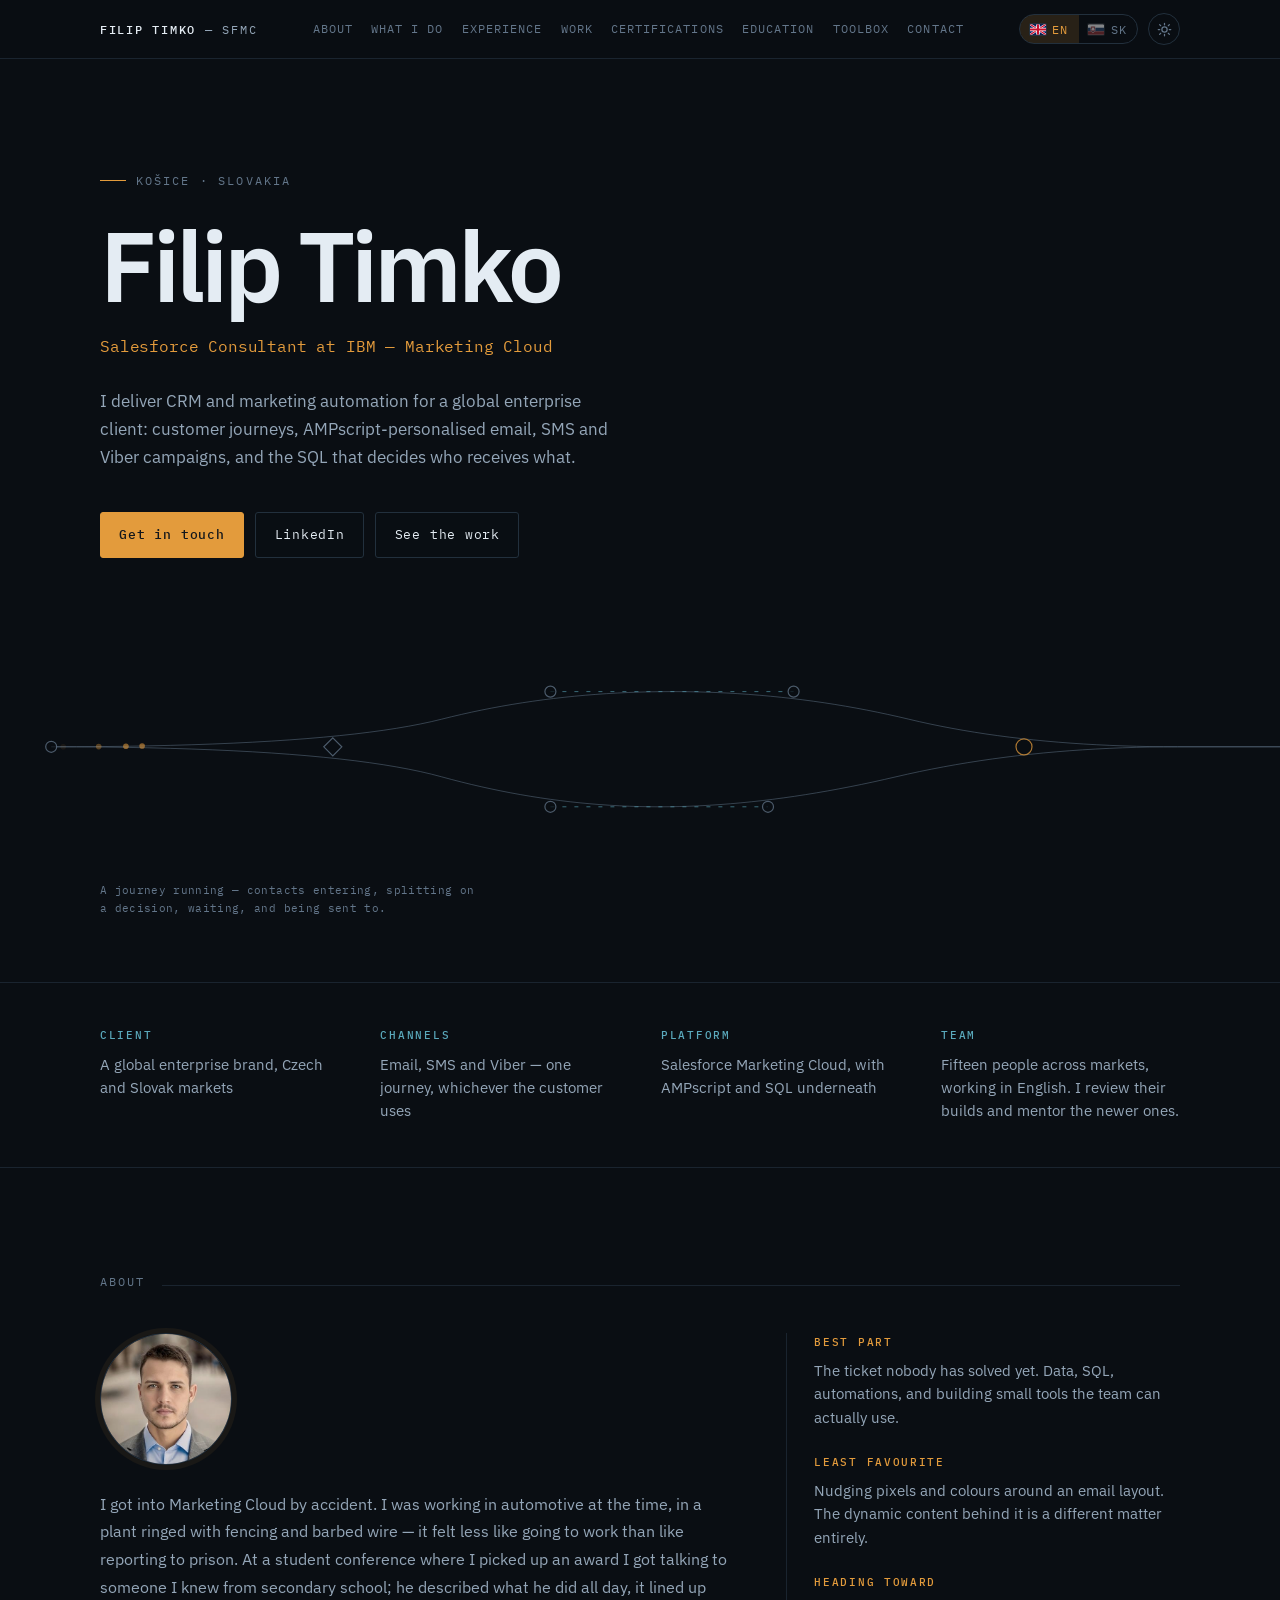
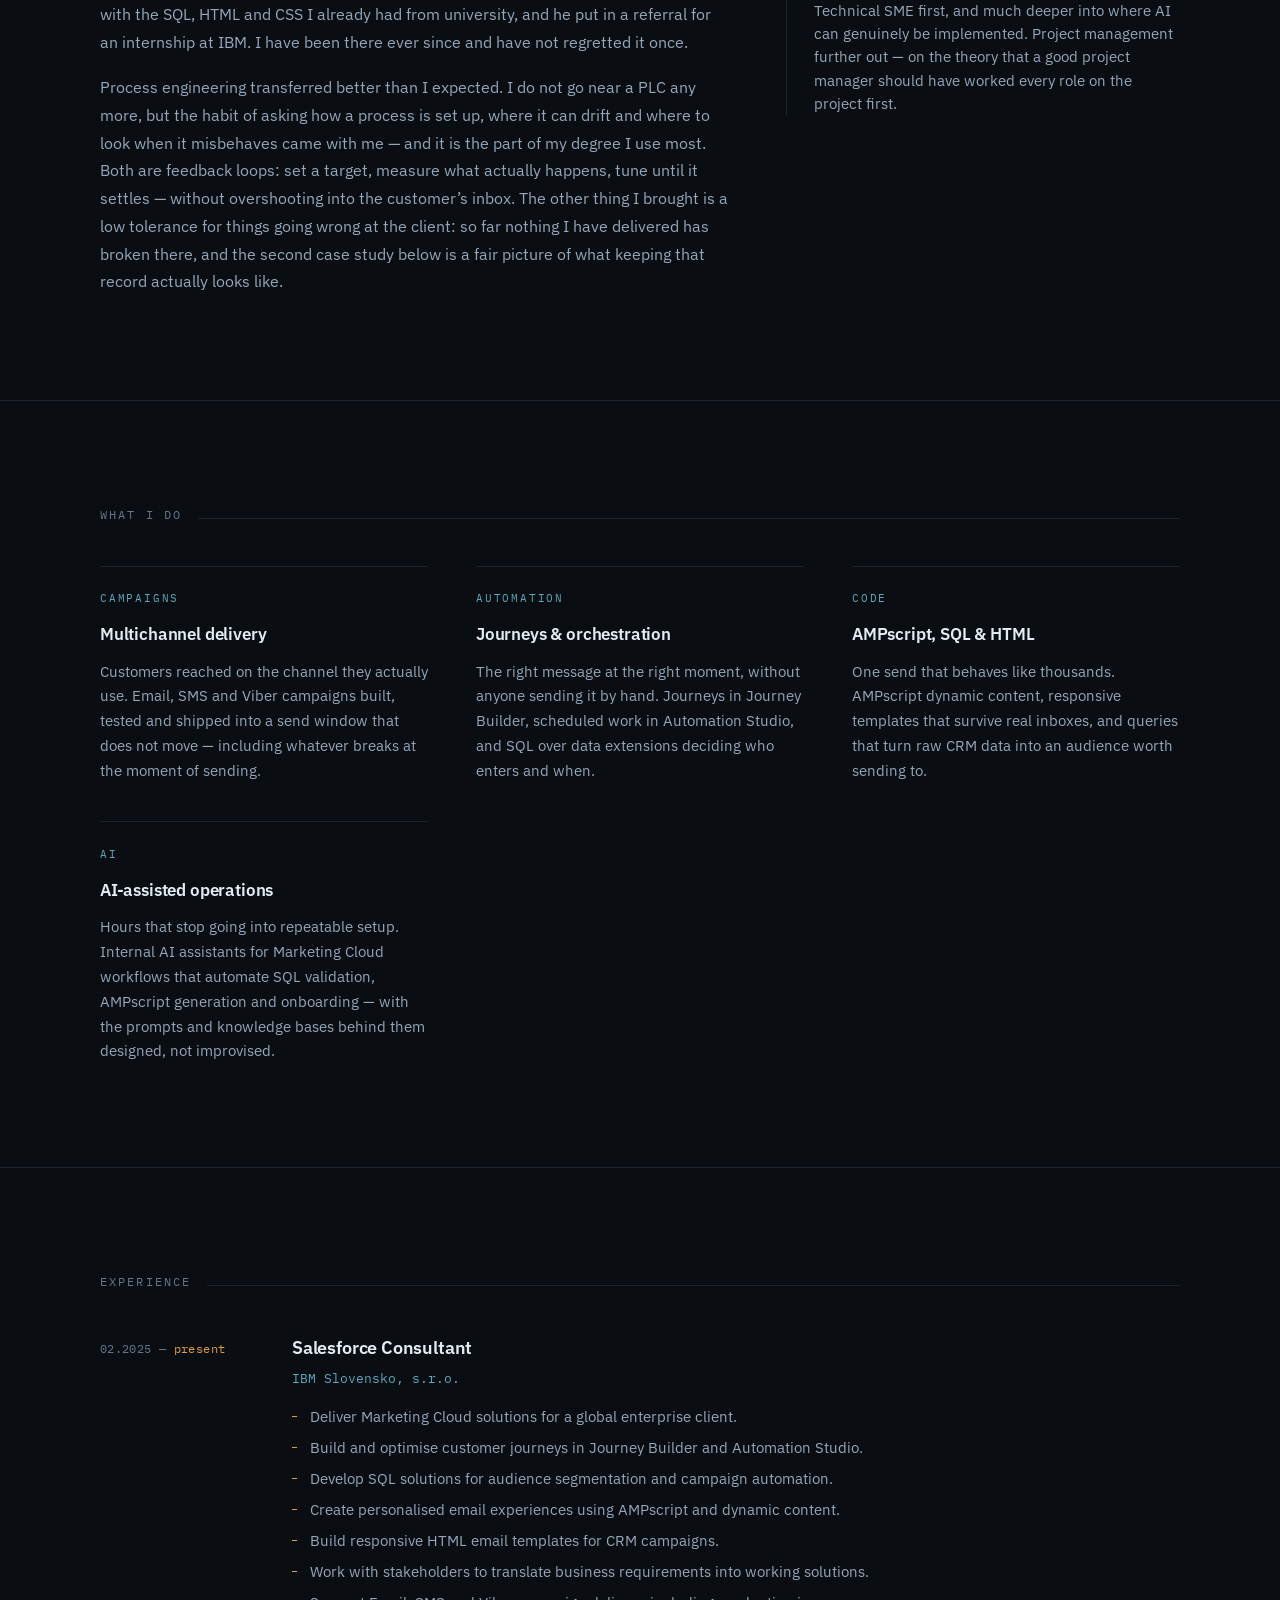
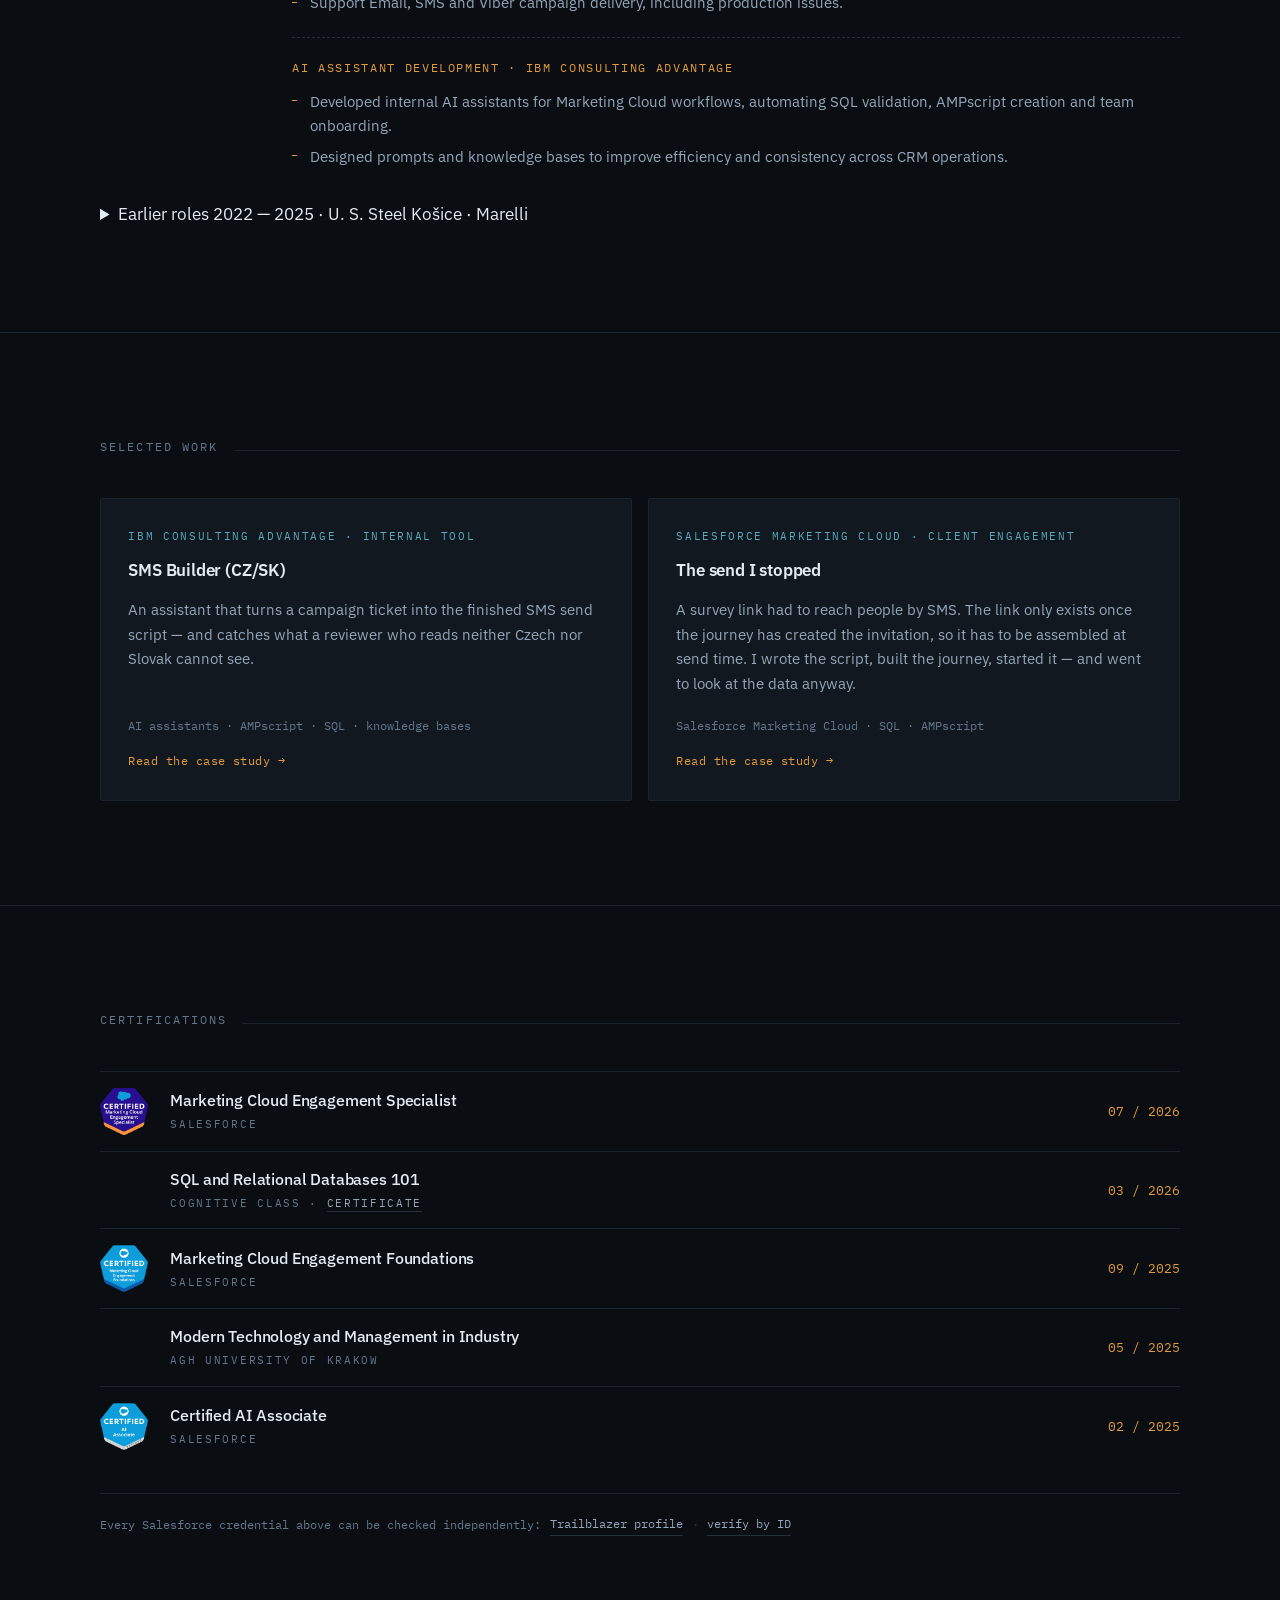
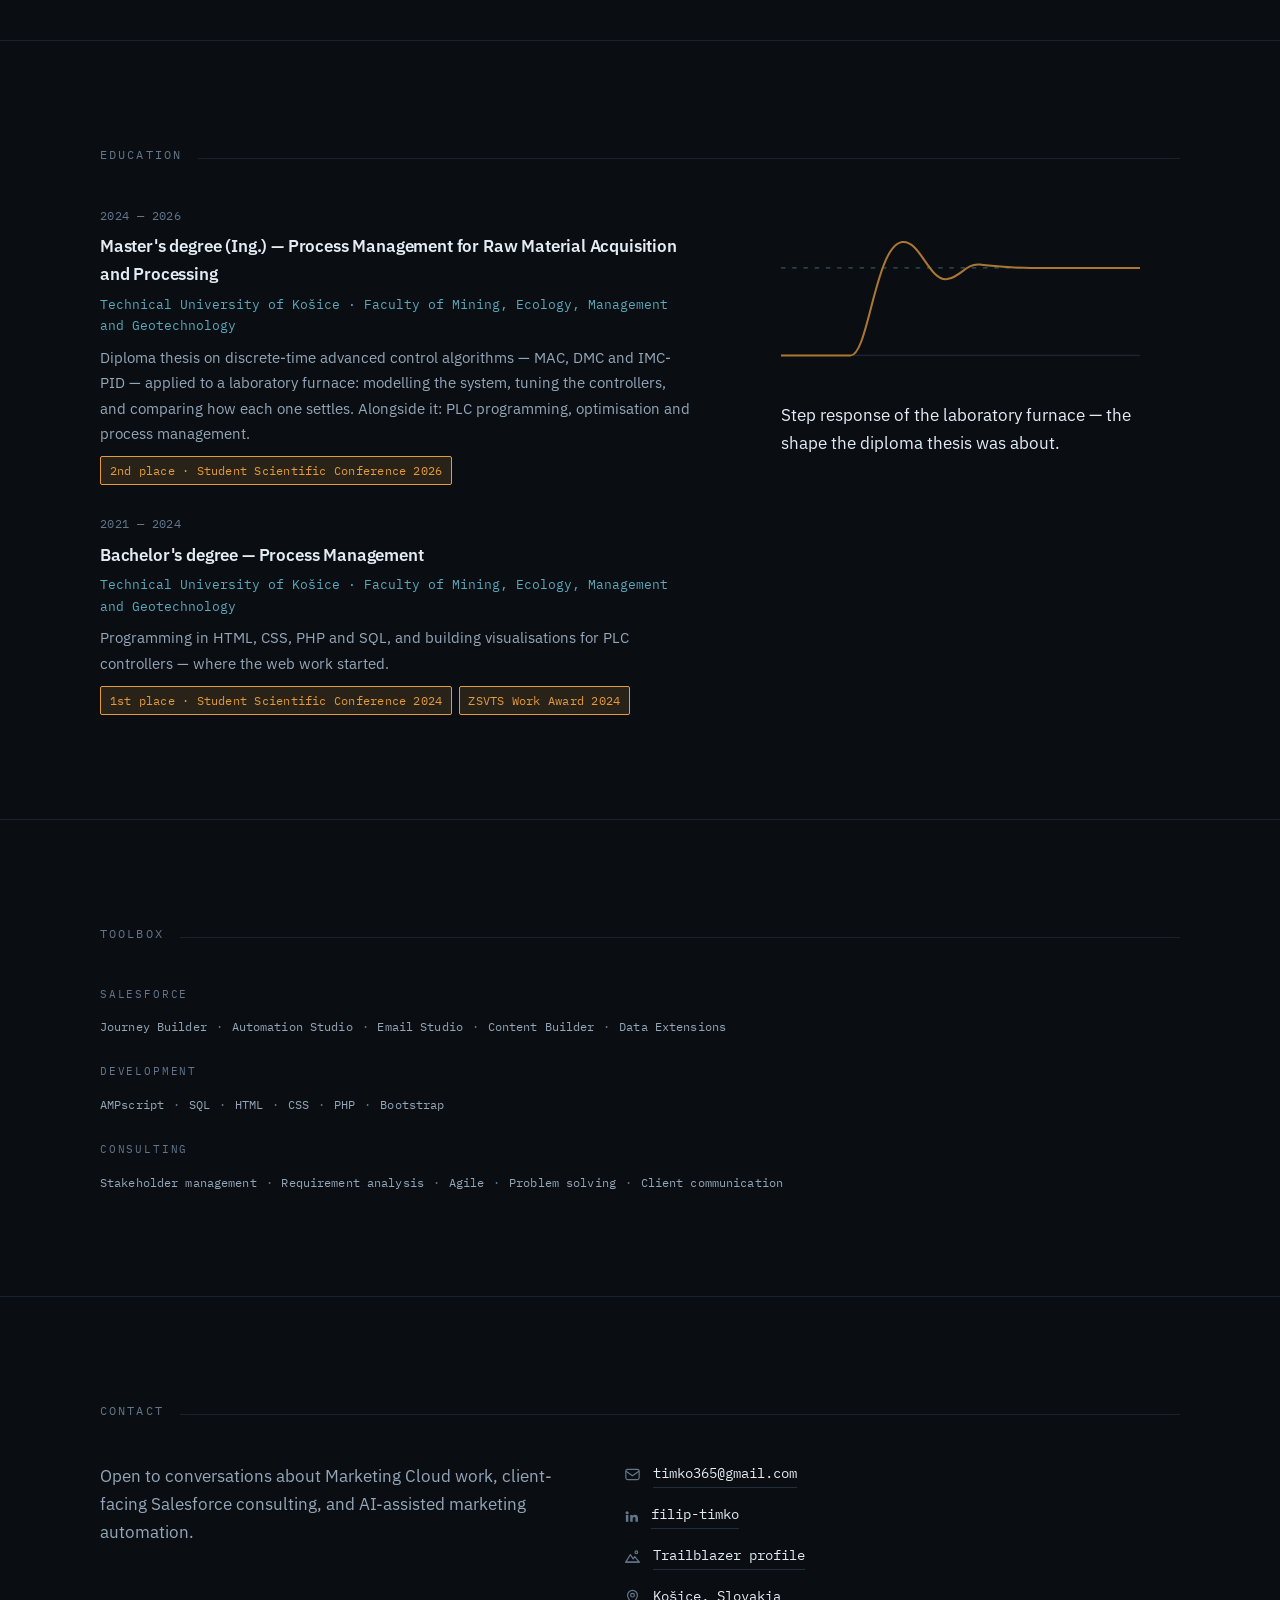
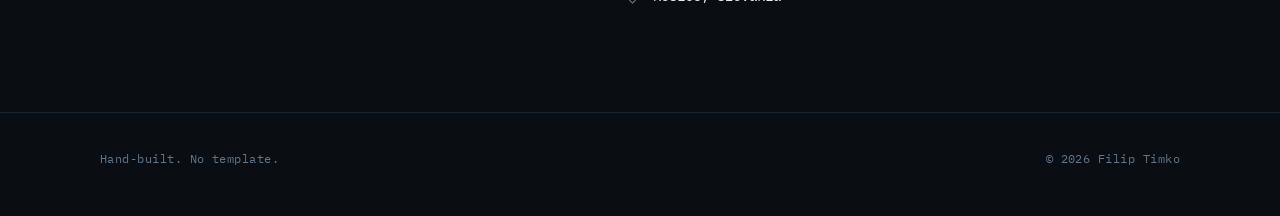
==== index.html @ cdd8fb17 "Home page update Home page update" ====
<!doctype html>
<html lang="en">
<head>
<meta charset="utf-8">
<meta name="viewport" content="width=device-width, initial-scale=1">
<title>Filip Timko</title>
<meta name="description" content="Filip Timko - Salesforce Consultant at IBM, Marketing Cloud, based in Kosice, Slovakia. Customer journeys, AMPscript, SQL segmentation, email, SMS and Viber campaigns.">
<meta property="og:title" content="Filip Timko - Salesforce Consultant at IBM, Marketing Cloud">
<meta property="og:description" content="Customer journeys, AMPscript personalisation, SQL segmentation, and AI-assisted marketing automation.">
<meta property="og:type" content="profile">
<meta property="og:url" content="https://timko-filip.github.io/">
<meta property="og:site_name" content="Filip Timko">
<meta property="og:locale" content="en_GB">
<meta property="og:image" content="https://timko-filip.github.io/assets/img/og.png?v=2">
<meta property="og:image:type" content="image/png">
<meta property="og:image:width" content="1200">
<meta property="og:image:height" content="630">
<meta property="og:image:alt" content="Filip Timko — Salesforce Consultant at IBM, Marketing Cloud">
<meta name="twitter:card" content="summary_large_image">
<meta name="twitter:title" content="Filip Timko — Salesforce Consultant at IBM, Marketing Cloud">
<meta name="twitter:description" content="Customer journeys, AMPscript personalisation, SQL segmentation, and AI-assisted marketing automation.">
<meta name="twitter:image" content="https://timko-filip.github.io/assets/img/og.png?v=2">

<link rel="icon" href="favicon.svg" type="image/svg+xml">
<link rel="preconnect" href="https://fonts.googleapis.com">
<link rel="preconnect" href="https://fonts.gstatic.com" crossorigin>
<link rel="stylesheet" href="https://fonts.googleapis.com/css2?family=IBM+Plex+Mono:wght@400;500&family=IBM+Plex+Sans:wght@400;500;600;700&display=swap">
<link rel="stylesheet" href="assets/css/style.css">

<script>
/* Applied before paint so a stored light preference does not flash dark first. */
  try {
    if (localStorage.getItem('ft-theme') === 'light') {
      document.documentElement.setAttribute('data-ft-theme', 'light');
    }
  } catch (e) {}
</script>
</head>
<body>
<header class="topbar">
  <div class="topbar-inner">
    <a class="mark" href="#top"><b>Filip Timko</b> — SFMC</a>
    <nav class="nav" aria-label="Sections">
      <a href="#about" data-en="About" data-sk="O mne">About</a>
      <a href="#work" data-en="What I do" data-sk="Čo robím">What I do</a>
      <a href="#experience" data-en="Experience" data-sk="Prax">Experience</a>
      <a href="#projects" data-en="Work" data-sk="Projekty">Work</a>
      <a href="#certifications" data-en="Certifications" data-sk="Certifikácie">Certifications</a>
      <a href="#education" data-en="Education" data-sk="Vzdelanie">Education</a>
      <a href="#toolbox" data-en="Toolbox" data-sk="Nástroje">Toolbox</a>
      <a href="#contact" data-en="Contact" data-sk="Kontakt">Contact</a>
    </nav>
    <div class="controls">
      <div class="langswitch" role="group" aria-label="Language">
        <button class="lang-btn" data-lang="en" aria-pressed="true">
          <svg viewBox="0 0 24 16" aria-hidden="true">
            <clipPath id="fl-uk"><rect width="24" height="16" rx="1"></rect></clipPath>
            <g clip-path="url(#fl-uk)">
              <rect width="24" height="16" fill="#012169"></rect>
              <path d="M0,0 L24,16 M24,0 L0,16" stroke="#FFF" stroke-width="3.4"></path>
              <path d="M0,0 L24,16 M24,0 L0,16" stroke="#C8102E" stroke-width="1.9"></path>
              <path d="M12,0 V16 M0,8 H24" stroke="#FFF" stroke-width="5.4"></path>
              <path d="M12,0 V16 M0,8 H24" stroke="#C8102E" stroke-width="3.2"></path>
            </g>
          </svg>
          <span>EN</span>
        </button>
        <button class="lang-btn" data-lang="sk" aria-pressed="false">
          <svg viewBox="0 0 24 16" aria-hidden="true">
            <clipPath id="fl-sk"><rect width="24" height="16" rx="1"></rect></clipPath>
            <g clip-path="url(#fl-sk)">
              <rect width="24" height="16" fill="#FFF"></rect>
              <rect y="5.33" width="24" height="5.34" fill="#0B4EA2"></rect>
              <rect y="10.67" width="24" height="5.33" fill="#EE1C25"></rect>
              <path d="M4.3,3.1 H10.7 V8.6 C10.7,11.3 7.5,12.9 7.5,12.9 C7.5,12.9 4.3,11.3 4.3,8.6 Z"
                    fill="#EE1C25" stroke="#FFF" stroke-width="0.75"></path>
              <path d="M6.9,4.4 H8.1 V10.8 H6.9 Z M5.9,5.9 H9.1 V7.0 H5.9 Z M5.3,7.8 H9.7 V8.9 H5.3 Z"
                    fill="#FFF"></path>
              <path d="M4.6,11.4 C5.3,10.2 6.2,10.4 6.5,11.4 C6.8,10.1 8.2,10.1 8.5,11.4 C8.8,10.4 9.7,10.2 10.4,11.4 Z"
                    fill="#0B4EA2"></path>
            </g>
          </svg>
          <span>SK</span>
        </button>
      </div>
      <button class="theme-btn" id="theme-btn" type="button" aria-label="Switch to light theme" title="Switch to light theme">
        <svg class="i-sun" viewBox="0 0 24 24" fill="none" stroke="currentColor" stroke-width="2" stroke-linecap="round" aria-hidden="true">
          <circle cx="12" cy="12" r="4.2"></circle>
          <path d="M12 2v2.4M12 19.6V22M4.2 4.2l1.7 1.7M18.1 18.1l1.7 1.7M2 12h2.4M19.6 12H22M4.2 19.8l1.7-1.7M18.1 5.9l1.7-1.7"></path>
        </svg>
        <svg class="i-moon" viewBox="0 0 24 24" fill="none" stroke="currentColor" stroke-width="2" stroke-linecap="round" stroke-linejoin="round" aria-hidden="true">
          <path d="M20.5 14.3A8.6 8.6 0 0 1 9.7 3.5a8.6 8.6 0 1 0 10.8 10.8z"></path>
        </svg>
      </button>
    </div>
  </div>
</header>

<main id="top">

  <div class="hero">
    <div class="wrap hero-inner">
      <p class="eyebrow" data-en="Košice · Slovakia" data-sk="Košice · Slovensko">Košice · Slovakia</p>
      <h1>Filip Timko</h1>
      <p class="role" data-en="Salesforce Consultant at IBM — Marketing Cloud" data-sk="Salesforce konzultant v IBM — Marketing Cloud">Salesforce Consultant at IBM — Marketing Cloud</p>
      <p class="lede" data-en="I deliver CRM and marketing automation for a global enterprise client: customer journeys, AMPscript-personalised email, SMS and Viber campaigns, and the SQL that decides who receives what." data-sk="Dodávam CRM a marketingovú automatizáciu pre globálneho enterprise klienta: zákaznícke journeys, e-maily personalizované cez AMPscript, SMS a Viber kampane a SQL, ktoré rozhoduje, kto čo dostane.">I deliver CRM and marketing automation for a global enterprise client: customer journeys, AMPscript-personalised email, SMS and Viber campaigns, and the SQL that decides who receives what.</p>
      <div class="actions">
        <a class="btn btn-primary" href="mailto:timko365@gmail.com" data-en="Get in touch" data-sk="Napíšte mi">Get in touch</a>
        <a class="btn" href="https://www.linkedin.com/in/filip-timko-015a31212/" target="_blank" rel="noopener">LinkedIn</a>
        <a class="btn" href="#work" data-en="See the work" data-sk="Pozrieť prácu">See the work</a>
      </div>
    </div>
    <div class="journey-band">
      <canvas id="journey" class="journey" aria-hidden="true"></canvas>
    </div>
    <div class="wrap">
      <p class="journey-caption" data-en="A journey running — contacts entering, splitting on a decision, waiting, and being sent to." data-sk="Bežiaci journey — kontakty vstupujú, delia sa na rozhodovacom bode, čakajú a odchádza im správa.">A journey running.</p>
    </div>
  </div>


  <div class="scope">
    <div class="wrap scope-grid">
      <div>
        <h3 data-en="Client" data-sk="Klient">Client</h3>
        <p data-en="A global enterprise brand, Czech and Slovak markets" data-sk="Globálna enterprise značka, český a slovenský trh">A global enterprise brand, Czech and Slovak markets</p>
      </div>
      <div>
        <h3 data-en="Channels" data-sk="Kanály">Channels</h3>
        <p data-en="Email, SMS and Viber — one journey, whichever the customer uses" data-sk="E-mail, SMS a Viber — jeden journey, nech zákazník používa čokoľvek">Email, SMS and Viber — one journey, whichever the customer uses</p>
      </div>
      <div>
        <h3 data-en="Platform" data-sk="Platforma">Platform</h3>
        <p data-en="Salesforce Marketing Cloud, with AMPscript and SQL underneath" data-sk="Salesforce Marketing Cloud, pod tým AMPscript a SQL">Salesforce Marketing Cloud, with AMPscript and SQL underneath</p>
      </div>
      <div>
        <h3 data-en="Team" data-sk="Tím">Team</h3>
        <p data-en="Fifteen people across markets, working in English. I review their builds and mentor the newer ones." data-sk="Pätnásť ľudí naprieč trhmi, pracovným jazykom je angličtina. Robím review ich buildov a mentorujem nováčikov.">Fifteen people across markets, working in English.</p>
      </div>
    </div>
  </div>

  <section id="about">
    <div class="wrap">
      <div class="sec-head">
        <span class="sec-label" data-en="About" data-sk="O mne">About</span>
      </div>
      <div class="about-grid">
        <div class="about-text">
          <figure class="about-photo"><img src="assets/img/filip.jpg" alt="Filip Timko" width="132" height="132"></figure>
          <p data-en="I got into Marketing Cloud by accident. I was working in automotive at the time, in a plant ringed with fencing and barbed wire — it felt less like going to work than like reporting to prison. At a student conference where I picked up an award I got talking to someone I knew from secondary school; he described what he did all day, it lined up with the SQL, HTML and CSS I already had from university, and he put in a referral for an internship at IBM. I have been there ever since and have not regretted it once." data-sk="K Marketing Cloudu som sa dostal náhodou. Vtedy som robil v automotive, v závode obohnanom plotom a ostnatým drôtom — nepripadalo mi to ako chodiť do práce, skôr ako nastupovať do väzenia. Na študentskej konferencii, kde som si prevzal ocenenie, som sa dal do reči so známym zo strednej; opísal mi, čo celý deň robí, sadlo to na SQL, HTML a CSS, ktoré som mal zo školy, a dal na mňa referral na stáž v IBM. Som tam dodnes a ani raz som to neoľutoval.">I got into Marketing Cloud by accident.</p>
          <p data-en="Process engineering transferred better than I expected. I do not go near a PLC any more, but the habit of asking how a process is set up, where it can drift and where to look when it misbehaves came with me — and it is the part of my degree I use most. Both are feedback loops: set a target, measure what actually happens, tune until it settles — without overshooting into the customer&#8217;s inbox. The other thing I brought is a low tolerance for things going wrong at the client: so far nothing I have delivered has broken there, and the second case study below is a fair picture of what keeping that record actually looks like." data-sk="Riadenie procesov sa prenieslo lepšie, než som čakal. K PLC sa už nedostanem, ale zvyk pýtať sa, ako je proces nastavený, kde môže ujsť a kde hľadať, keď sa správa divne, mi zostal — a je to tá časť školy, ktorú využívam najviac. Oboje sú spätnoväzbové slučky: nastavíš cieľ, meriaš, čo sa naozaj deje, a ladíš, kým sa to neustáli — bez prekmitu do zákazníkovej schránky. Druhá vec, ktorú som si priniesol, je nízka tolerancia voči tomu, aby sa u klienta niečo pokazilo: zatiaľ mi tam nespadlo nič, čo som dodal, a druhá prípadovka nižšie je poctivý obraz toho, ako sa taká bilancia naozaj udržiava.">Process engineering transferred better than I expected.</p>
        </div>
        <div class="about-side">
          <div>
            <h3 data-en="Best part" data-sk="Najradšej">Best part</h3>
            <p data-en="The ticket nobody has solved yet. Data, SQL, automations, and building small tools the team can actually use." data-sk="Ticket, ktorý ešte nikto neriešil. Dáta, SQL, automatizácie a malé nástroje, ktoré tím reálne použije.">The ticket nobody has solved yet. Data, SQL, automations, and building small tools the team can actually use.</p>
          </div>
          <div>
            <h3 data-en="Least favourite" data-sk="Najmenej rád">Least favourite</h3>
            <p data-en="Nudging pixels and colours around an email layout. The dynamic content behind it is a different matter entirely." data-sk="Posúvanie pixelov a farieb v e-mailovom layoute. Dynamický obsah za tým je úplne iná vec.">Nudging pixels and colours around an email layout. The dynamic content behind it is a different matter entirely.</p>
          </div>
          <div>
            <h3 data-en="Heading toward" data-sk="Smerujem k">Heading toward</h3>
            <p data-en="Technical SME first, and much deeper into where AI can genuinely be implemented. Project management further out — on the theory that a good project manager should have worked every role on the project first." data-sk="Najprv Technical SME a oveľa hlbšie do toho, kde sa AI dá reálne nasadiť. Projektový manažment neskôr — s tým, že dobrý projektový manažér by si mal na projekte prejsť každou pozíciou.">Technical SME first, and much deeper into where AI can genuinely be implemented.</p>
          </div>
        </div>
      </div>
    </div>
  </section>

  <section id="work">
    <div class="wrap">
      <div class="sec-head">
        <span class="sec-label" data-en="What I do" data-sk="Čo robím">What I do</span>
      </div>
      <div class="grid-2">
        <div class="cell">
          <span class="tag">Campaigns</span>
          <h3 data-en="Multichannel delivery" data-sk="Multikanálový delivery">Multichannel delivery</h3>
          <p data-en="Customers reached on the channel they actually use. Email, SMS and Viber campaigns built, tested and shipped into a send window that does not move — including whatever breaks at the moment of sending." data-sk="Zákazník oslovený na kanáli, ktorý naozaj používa. E-mailové, SMS a Viber kampane pripravené, otestované a nasadené do termínu, ktorý sa neposúva — vrátane toho, čo sa pokazí v momente odosielania.">Email, SMS and Viber campaigns for a global enterprise client — build, QA, production delivery, and handling what breaks at send time.</p>
        </div>
        <div class="cell">
          <span class="tag">Automation</span>
          <h3 data-en="Journeys &amp; orchestration" data-sk="Journeys a orchestrácia">Journeys &amp; orchestration</h3>
          <p data-en="The right message at the right moment, without anyone sending it by hand. Journeys in Journey Builder, scheduled work in Automation Studio, and SQL over data extensions deciding who enters and when." data-sk="Správna správa v správnej chvíli bez toho, aby ju niekto posielal ručne. Journeys v Journey Builderi, plánované behy v Automation Studiu a SQL nad dátovými extensionmi, ktoré rozhoduje, kto a kedy vstúpi.">Customer journeys built and optimised in Journey Builder, scheduled work in Automation Studio, and audience segmentation driven by SQL over data extensions.</p>
        </div>
        <div class="cell">
          <span class="tag">Code</span>
          <h3 data-en="AMPscript, SQL &amp; HTML" data-sk="AMPscript, SQL a HTML">AMPscript, SQL &amp; HTML</h3>
          <p data-en="One send that behaves like thousands. AMPscript dynamic content, responsive templates that survive real inboxes, and queries that turn raw CRM data into an audience worth sending to." data-sk="Jedno odoslanie, ktoré sa správa ako tisíc. Dynamický obsah cez AMPscript, responzívne šablóny, ktoré prežijú reálne schránky, a dotazy, ktoré z hrubých CRM dát urobia publikum, ktoré má zmysel osloviť.">Dynamic content through AMPscript, responsive HTML email templates that survive real inboxes, and queries that turn raw CRM data into a usable audience.</p>
        </div>
        <div class="cell">
          <span class="tag">AI</span>
          <h3 data-en="AI-assisted operations" data-sk="Operatíva s podporou AI">AI-assisted operations</h3>
          <p data-en="Hours that stop going into repeatable setup. Internal AI assistants for Marketing Cloud workflows that automate SQL validation, AMPscript generation and onboarding — with the prompts and knowledge bases behind them designed, not improvised." data-sk="Hodiny, ktoré prestanú padať do opakovaného nastavovania. Interní AI asistenti pre Marketing Cloud workflow automatizujú validáciu SQL, generovanie AMPscriptu a onboarding — s promptami a knowledge bázami, ktoré sú navrhnuté, nie improvizované.">Internal AI assistants for Marketing Cloud workflows — automating SQL validation, AMPscript generation and team onboarding, with designed prompts and knowledge bases behind them.</p>
        </div>
      </div>
    </div>
  </section>

  <section id="experience">
    <div class="wrap">
      <div class="sec-head">
        <span class="sec-label" data-en="Experience" data-sk="Prax">Experience</span>
      </div>
      <div class="timeline">

        <article class="job">
          <div class="job-when">02.2025 — <span class="now" data-en="present" data-sk="súčasnosť">present</span></div>
          <div>
            <h3 data-en="Salesforce Consultant" data-sk="Salesforce konzultant">Salesforce Consultant</h3>
            <p class="org">IBM Slovensko, s.r.o.</p>
            <ul>
              <li data-en="Deliver Marketing Cloud solutions for a global enterprise client." data-sk="Dodávam riešenia v Marketing Cloude pre globálneho enterprise klienta.">Deliver Marketing Cloud solutions for a global enterprise client.</li>
              <li data-en="Build and optimise customer journeys in Journey Builder and Automation Studio." data-sk="Staviam a optimalizujem zákaznícke journeys v Journey Builderi a Automation Studiu.">Build and optimise customer journeys in Journey Builder and Automation Studio.</li>
              <li data-en="Develop SQL solutions for audience segmentation and campaign automation." data-sk="Vyvíjam SQL riešenia pre segmentáciu publík a automatizáciu kampaní.">Develop SQL solutions for audience segmentation and campaign automation.</li>
              <li data-en="Create personalised email experiences using AMPscript and dynamic content." data-sk="Tvorím personalizované e-mailové zážitky cez AMPscript a dynamický obsah.">Create personalised email experiences using AMPscript and dynamic content.</li>
              <li data-en="Build responsive HTML email templates for CRM campaigns." data-sk="Staviam responzívne HTML e-mailové šablóny pre CRM kampane.">Build responsive HTML email templates for CRM campaigns.</li>
              <li data-en="Work with stakeholders to translate business requirements into working solutions." data-sk="So stakeholdermi prekladám biznis požiadavky do funkčných riešení.">Work with stakeholders to translate business requirements into working solutions.</li>
              <li data-en="Support Email, SMS and Viber campaign delivery, including production issues." data-sk="Podporujem delivery e-mailových, SMS a Viber kampaní vrátane produkčných incidentov.">Support Email, SMS and Viber campaign delivery, including production issues.</li>
            </ul>
            <div class="subrole">
              <p class="sub-title" data-en="AI assistant development · IBM Consulting Advantage" data-sk="Vývoj AI asistentov · IBM Consulting Advantage">AI assistant development · IBM Consulting Advantage</p>
              <ul>
                <li data-en="Developed internal AI assistants for Marketing Cloud workflows, automating SQL validation, AMPscript creation and team onboarding." data-sk="Vyvinul som interných AI asistentov pre Marketing Cloud workflow — automatizujú validáciu SQL, tvorbu AMPscriptu a onboarding tímu.">Developed internal AI assistants for Marketing Cloud workflows, automating SQL validation, AMPscript creation and team onboarding.</li>
                <li data-en="Designed prompts and knowledge bases to improve efficiency and consistency across CRM operations." data-sk="Navrhol som prompty a knowledge bázy pre vyššiu efektivitu a konzistentnosť CRM operatívy.">Designed prompts and knowledge bases to improve efficiency and consistency across CRM operations.</li>
              </ul>
            </div>
          </div>
        </article>

        <details class="job-fold">
          <summary>
            <span data-en="Earlier roles" data-sk="Skoršie pozície">Earlier roles</span>
            <span class="fold-meta">2022 — 2025 · U. S. Steel Košice · Marelli</span>
          </summary>
        <article class="job">
          <div class="job-when">07.2024 — 01.2025</div>
          <div>
            <h3 data-en="Student Intern" data-sk="Študentská stáž">Student Intern</h3>
            <p class="org">U. S. Steel Košice, s.r.o.</p>
            <ul>
              <li data-en="Energy department: produced weekly analytical reports covering European electricity and natural gas markets." data-sk="Oddelenie energetiky: pripravoval som týždenné analytické reporty o európskych trhoch s elektrinou a zemným plynom.">Produced weekly analytical reports covering European electricity and natural gas markets.</li>
              <li data-en="Developed internal web applications in PHP, SQL, HTML and Bootstrap to streamline reporting." data-sk="Vyvíjal som interné webové aplikácie v PHP, SQL, HTML a Bootstrape na zefektívnenie reportingu.">Developed internal web applications in PHP, SQL, HTML and Bootstrap to streamline reporting.</li>
            </ul>
          </div>
        </article>

        <article class="job">
          <div class="job-when">07.2022 — 05.2024</div>
          <div>
            <h3 data-en="Administrative Assistant" data-sk="Administratívny asistent">Administrative Assistant</h3>
            <p class="org">Marelli Kechnec Slovakia, s.r.o.</p>
            <ul>
              <li data-en="Maintenance department: supported operations through administrative and organisational work." data-sk="Oddelenie údržby: podporoval som prevádzku administratívnou a organizačnou agendou.">Supported maintenance operations through administrative and organisational work.</li>
              <li data-en="Coordinated communication between maintenance teams and suppliers." data-sk="Koordinoval som komunikáciu medzi tímami údržby a dodávateľmi.">Coordinated communication between maintenance teams and suppliers.</li>
            </ul>
          </div>
        </article>
        </details>

      </div>
    </div>
  </section>

  <section id="projects">
    <div class="wrap">
      <div class="sec-head">
        <span class="sec-label" data-en="Selected work" data-sk="Vybrané projekty">Selected work</span>
      </div>




      <div class="works">
        <article class="work">
          <span class="where" data-en="IBM Consulting Advantage · internal tool" data-sk="IBM Consulting Advantage · interný nástroj">IBM Consulting Advantage · internal tool</span>
          <h3>SMS Builder (CZ/SK)</h3>
          <p  data-en="An assistant that turns a campaign ticket into the finished SMS send script — and catches what a reviewer who reads neither Czech nor Slovak cannot see." data-sk="Asistent, ktorý z ticketu urobí hotový skript na odoslanie SMS — a zachytí to, čo človek nečítajúci po česky ani po slovensky nevidí.">An assistant that turns a campaign ticket into the finished SMS send script — and catches what a reviewer who reads neither Czech nor Slovak cannot see.</p>
          <p class="stack">AI assistants · AMPscript · SQL · knowledge bases</p>
          <a class="work-link" href="work/sms-builder/" data-en="Read the case study →" data-sk="Prečítať prípadovku →">Read the case study →</a>
        </article>
        <article class="work">
          <span class="where" data-en="Salesforce Marketing Cloud · client engagement" data-sk="Salesforce Marketing Cloud · klientsky projekt">Salesforce Marketing Cloud · client engagement</span>
          <h3 data-en="The send I stopped" data-sk="Odoslanie, ktoré som zastavil">The send I stopped</h3>
          <p  data-en="A survey link had to reach people by SMS. The link only exists once the journey has created the invitation, so it has to be assembled at send time. I wrote the script, built the journey, started it — and went to look at the data anyway." data-sk="Odkaz na dotazník mal ísť ľuďom cez SMS. Odkaz vznikne až vtedy, keď journey vytvorí pozvánku, takže sa musí poskladať v momente odosielania. Napísal som skript aj journey, spustil to — a aj tak som si šiel pozrieť dáta.">A survey link had to reach people by SMS. The link only exists once the journey has created the invitation, so it has to be assembled at send time. I wrote the script, built the journey, started it — and went to look at the data anyway.</p>
          <p class="stack">Salesforce Marketing Cloud · SQL · AMPscript</p>
          <a class="work-link" href="work/the-send-i-stopped/" data-en="Read the case study →" data-sk="Prečítať prípadovku →">Read the case study →</a>
        </article>
      </div>
    </div>
  </section>

  <section id="certifications">
    <div class="wrap">
      <div class="sec-head">
        <span class="sec-label" data-en="Certifications" data-sk="Certifikácie">Certifications</span>
      </div>
      <div class="certs">
        <div class="cert">
          <img class="cert-badge" src="assets/img/badges/mc-engagement-specialist.png" alt="Salesforce Certified Marketing Cloud Engagement Specialist" width="48" height="47" loading="lazy">
          <span class="issuer">Salesforce</span>
          <h3>Marketing Cloud Engagement Specialist</h3>
          <p class="when">07 / 2026</p>
        </div>
        <div class="cert">
          <span class="cert-badge"></span>
          <span class="issuer">Cognitive Class · <a href="https://courses.cognitiveclass.ai/certificates/9ca9938abc7b4b8894fe15376e07ab92" target="_blank" rel="noopener" data-en="certificate" data-sk="certifikát">certificate</a></span>
          <h3>SQL and Relational Databases 101</h3>
          <p class="when">03 / 2026</p>
        </div>
        <div class="cert">
          <img class="cert-badge" src="assets/img/badges/mc-engagement-foundations.png" alt="Salesforce Certified Marketing Cloud Engagement Foundations" width="48" height="47" loading="lazy">
          <span class="issuer">Salesforce</span>
          <h3>Marketing Cloud Engagement Foundations</h3>
          <p class="when">09 / 2025</p>
        </div>
        <div class="cert">
          <span class="cert-badge"></span>
          <span class="issuer">AGH University of Krakow</span>
          <h3 data-en="Modern Technology and Management in Industry" data-sk="Modern Technology and Management in Industry">Modern Technology and Management in Industry</h3>
          <p class="when">05 / 2025</p>
        </div>
        <div class="cert">
          <img class="cert-badge" src="assets/img/badges/ai-associate.png" alt="Salesforce Certified AI Associate" width="48" height="47" loading="lazy">
          <span class="issuer">Salesforce</span>
          <h3>Certified AI Associate</h3>
          <p class="when">02 / 2025</p>
        </div>
      </div>

        <p class="cert-verify">
          <span data-en="Every Salesforce credential above can be checked independently:" data-sk="Každú Salesforce certifikáciu vyššie si viete nezávisle overiť:">Every Salesforce credential above can be checked independently:</span>
          <a href="https://www.salesforce.com/trailblazer/timko-filip" target="_blank" rel="noopener" data-en="Trailblazer profile" data-sk="Trailblazer profil">Trailblazer profile</a>
          <span class="sep" aria-hidden="true">·</span>
          <a href="https://trailhead.salesforce.com/credentials/verification" target="_blank" rel="noopener" data-en="verify by ID" data-sk="overiť podľa ID">verify by ID</a>
        </p>
    </div>
  </section>

  <section id="education">
    <div class="wrap">
      <div class="sec-head">
        <span class="sec-label" data-en="Education" data-sk="Vzdelanie">Education</span>
      </div>
      <div class="edu-grid">
        <div class="degrees">

          <div class="degree">
            <span class="years">2024 — 2026</span>
            <h3 data-en="Master's degree (Ing.) — Process Management for Raw Material Acquisition and Processing" data-sk="Inžinierske štúdium (Ing.) — Riadenie procesov získavania a spracovania surovín">Master's degree (Ing.) — Process Management for Raw Material Acquisition and Processing</h3>
            <p class="org" data-en="Technical University of Košice · Faculty of Mining, Ecology, Management and Geotechnology" data-sk="Technická univerzita v Košiciach · Fakulta baníctva, ekológie, riadenia a geotechnológií">Technical University of Košice · Faculty of Mining, Ecology, Management and Geotechnology</p>
            <p class="field" data-en="Diploma thesis on discrete-time advanced control algorithms — MAC, DMC and IMC-PID — applied to a laboratory furnace: modelling the system, tuning the controllers, and comparing how each one settles. Alongside it: PLC programming, optimisation and process management." data-sk="Diplomová práca o diskrétnych pokročilých algoritmoch riadenia — MAC, DMC a IMC-PID — aplikovaných na laboratórnu pec: modelovanie sústavy, ladenie regulátorov a porovnanie ich ustaľovania. Popri tom: programovanie PLC, optimalizácia a riadenie procesov.">Diploma thesis on discrete-time advanced control algorithms — MAC, DMC and IMC-PID — applied to a laboratory furnace: modelling the system, tuning the controllers, and comparing how each one settles. Alongside it: PLC programming, optimisation and process management.</p>
            <div class="awards">
              <span class="award" data-en="2nd place · Student Scientific Conference 2026" data-sk="2. miesto · ŠVOČ 2026">2nd place · Student Scientific Conference 2026</span>
            </div>
          </div>

          <div class="degree">
            <span class="years">2021 — 2024</span>
            <h3 data-en="Bachelor's degree — Process Management" data-sk="Bakalárske štúdium — Riadenie procesov">Bachelor's degree — Process Management</h3>
            <p class="org" data-en="Technical University of Košice · Faculty of Mining, Ecology, Management and Geotechnology" data-sk="Technická univerzita v Košiciach · Fakulta baníctva, ekológie, riadenia a geotechnológií">Technical University of Košice · Faculty of Mining, Ecology, Management and Geotechnology</p>
            <p class="field" data-en="Programming in HTML, CSS, PHP and SQL, and building visualisations for PLC controllers — where the web work started." data-sk="Programovanie v HTML, CSS, PHP a SQL a tvorba vizualizácií pre PLC regulátory — tu sa začala práca s webom.">Programming in HTML, CSS, PHP and SQL, and building visualisations for PLC controllers — where the web work started.</p>
            <div class="awards">
              <span class="award" data-en="1st place · Student Scientific Conference 2024" data-sk="1. miesto · ŠVOČ 2024">1st place · Student Scientific Conference 2024</span>
              <span class="award" data-en="ZSVTS Work Award 2024" data-sk="Cena ZSVTS za prácu 2024">ZSVTS Work Award 2024</span>
            </div>
          </div>


        </div>

        <figure class="thesis-figure">
          <svg class="thesis-curve" viewBox="0 0 320 140" aria-hidden="true">
            <line class="axis" x1="0" y1="118" x2="320" y2="118"></line>
            <line class="setpoint" x1="0" y1="40" x2="320" y2="40"></line>
            <path class="curve" d="M 0,118 H 62 C 78,118 84,20 108,17 C 124,15 132,52 148,50 C 161,48 164,36 177,37 C 196,39 201,40 223,40 H 320"></path>
          </svg>
          <figcaption data-en="Step response of the laboratory furnace — the shape the diploma thesis was about." data-sk="Prechodová charakteristika laboratórnej pece — tvar, o ktorom bola diplomová práca.">Step response of the laboratory furnace.</figcaption>
        </figure>
      </div>
    </div>
  </section>

  <section id="toolbox">
    <div class="wrap">
      <div class="sec-head">
        <span class="sec-label" data-en="Toolbox" data-sk="Nástroje">Toolbox</span>
      </div>
      <div class="chipsets">
        <div class="chipset">
          <p class="set-label">Salesforce</p>
          <div class="chips">
            <span class="chip">Journey Builder</span>
            <span class="chip">Automation Studio</span>
            <span class="chip">Email Studio</span>
            <span class="chip">Content Builder</span>
            <span class="chip">Data Extensions</span>
          </div>
        </div>
        <div class="chipset">
          <p class="set-label" data-en="Development" data-sk="Vývoj">Development</p>
          <div class="chips">
            <span class="chip">AMPscript</span>
            <span class="chip">SQL</span>
            <span class="chip">HTML</span>
            <span class="chip">CSS</span>
            <span class="chip">PHP</span>
            <span class="chip">Bootstrap</span>
          </div>
        </div>
        <div class="chipset">
          <p class="set-label" data-en="Consulting" data-sk="Konzulting">Consulting</p>
          <div class="chips">
            <span class="chip" data-en="Stakeholder management" data-sk="Stakeholder management">Stakeholder management</span>
            <span class="chip" data-en="Requirement analysis" data-sk="Analýza požiadaviek">Requirement analysis</span>
            <span class="chip">Agile</span>
            <span class="chip" data-en="Problem solving" data-sk="Riešenie problémov">Problem solving</span>
            <span class="chip" data-en="Client communication" data-sk="Komunikácia s klientom">Client communication</span>
          </div>
        </div>
      </div>
    </div>
  </section>

  <section id="contact">
    <div class="wrap">
      <div class="sec-head">
        <span class="sec-label" data-en="Contact" data-sk="Kontakt">Contact</span>
      </div>
      <div class="contact-grid">
        <p data-en="Open to conversations about Marketing Cloud work, client-facing Salesforce consulting, and AI-assisted marketing automation." data-sk="Rád sa pobavím o práci v Marketing Cloude, klientskom Salesforce konzultingu a marketingovej automatizácii s podporou AI.">Open to conversations about Marketing Cloud work, client-facing Salesforce consulting, and AI-assisted marketing automation.</p>
        <div class="contact-list">
          <div class="c-row">
            <svg class="c-icon" viewBox="0 0 24 24" fill="none" stroke="currentColor" stroke-width="1.7" stroke-linecap="round" stroke-linejoin="round" aria-hidden="true">
              <rect x="2.6" y="4.8" width="18.8" height="14.4" rx="2.6"></rect>
              <path d="M3.4 7.6 L12 13.6 L20.6 7.6"></path>
            </svg>
            <span class="sr-only" data-en="Email" data-sk="E-mail">Email</span>
            <a href="mailto:timko365@gmail.com">timko365@gmail.com</a>
          </div>
          <div class="c-row">
            <svg class="c-icon is-logo" viewBox="0 0 24 24" fill="currentColor" aria-hidden="true">
              <path d="M5 3.5a2.5 2.5 0 1 1 0 5 2.5 2.5 0 0 1 0-5z"></path>
              <path d="M3 9.6h4v10.9H3z"></path>
              <path d="M9.9 9.6h3.8v1.5h.06c.53-.95 1.83-1.95 3.77-1.95 4.03 0 4.77 2.5 4.77 5.75v5.6h-4v-4.96c0-1.18-.02-2.7-1.72-2.7-1.73 0-2.68 1.28-2.68 2.62v5.04h-4z"></path>
            </svg>
            <span class="sr-only">LinkedIn</span>
            <a href="https://www.linkedin.com/in/filip-timko-015a31212/" target="_blank" rel="noopener">filip-timko</a>
          </div>
          <div class="c-row">
            <svg class="c-icon" viewBox="0 0 24 24" fill="none" stroke="currentColor" stroke-width="1.7" stroke-linecap="round" stroke-linejoin="round" aria-hidden="true">
              <path d="M2.5 18.5 L9 8 l4 6 2.2-3.2 6.3 7.7z"></path>
              <path d="M2.5 18.5h19"></path>
              <circle cx="17.4" cy="4.6" r="1.9"></circle>
            </svg>
            <span class="sr-only">Salesforce Trailblazer</span>
            <a href="https://www.salesforce.com/trailblazer/timko-filip" target="_blank" rel="noopener" data-en="Trailblazer profile" data-sk="Trailblazer profil">Trailblazer profile</a>
          </div>
          <div class="c-row">
            <svg class="c-icon" viewBox="0 0 24 24" fill="none" stroke="currentColor" stroke-width="1.7" stroke-linecap="round" stroke-linejoin="round" aria-hidden="true">
              <path d="M12 21.2s6.9-5.6 6.9-11a6.9 6.9 0 1 0-13.8 0c0 5.4 6.9 11 6.9 11z"></path>
              <circle cx="12" cy="10.1" r="2.6"></circle>
            </svg>
            <span class="sr-only" data-en="Location" data-sk="Lokalita">Location</span>
            <span data-en="Košice, Slovakia" data-sk="Košice, Slovensko">Košice, Slovakia</span>
          </div>
        </div>
      </div>
    </div>
  </section>

  <footer>
    <div class="wrap">
      <span data-en="Hand-built. No template." data-sk="Postavené ručne. Bez šablóny.">Hand-built. No template.</span>
      <span>© <span id="yr">2026</span> Filip Timko</span>
    </div>
  </footer>

</main>

<script src="assets/js/main.js" defer></script>
</body>
</html>
---- assets/css/style.css ----
/* Dark is the default identity of this page. The toggle opts into light. */
  :root{
    --ground:#0A0E13;
    --surface:#111820;
    --raised:#161F29;
    --line:#22303D;
    --line-soft:#1A242F;
    --ink:#E4ECF3;
    --ink-dim:#94A6B8;
    --ink-faint:#63768A;
    --amber:#E39B3C;
    --amber-hi:#F0AD50;
    --amber-soft:rgba(227,155,60,.14);
    --teal:#5AA9BC;
    --on-accent:#12161B;
    --topbar-bg:rgba(10,14,19,.82);
    --ring:rgba(227,155,60,.07);
    --shadow:rgba(0,0,0,.5);
    --trace-opacity:.5;
    --sans:"IBM Plex Sans","Segoe UI",system-ui,-apple-system,sans-serif;
    --mono:"IBM Plex Mono",ui-monospace,SFMono-Regular,Menlo,monospace;
    --wrap:min(1080px,100% - 3rem);
  }

  :root[data-ft-theme="light"]{
    --ground:#DDE5EC;
    --surface:#E9EFF4;
    --raised:#D1DBE4;
    --line:#AFC0CD;
    --line-soft:#C7D3DD;
    --ink:#0E1821;
    --ink-dim:#405366;
    --ink-faint:#506374;
    --amber:#8E550B;
    --amber-hi:#77460A;
    --amber-soft:rgba(142,85,11,.12);
    --teal:#1B657A;
    --on-accent:#F4F8FB;
    --topbar-bg:rgba(221,229,236,.86);
    --ring:rgba(142,85,11,.12);
    --shadow:rgba(14,24,33,.16);
    --trace-opacity:.45;
  }

  html{color-scheme:dark;scroll-behavior:smooth}
  html[data-ft-theme="light"]{color-scheme:light}

  *{box-sizing:border-box}

  body{
    margin:0;
    background:var(--ground);
    color:var(--ink);
    font-family:var(--sans);
    font-size:17px;
    line-height:1.65;
    -webkit-font-smoothing:antialiased;
  }

  a{color:inherit}
  :focus-visible{outline:2px solid var(--amber);outline-offset:3px;border-radius:2px}

  .wrap{width:var(--wrap);margin-inline:auto}

  /* ---------- header ---------- */
  .topbar{
    position:sticky;top:0;z-index:20;
    background:var(--topbar-bg);
    backdrop-filter:blur(10px);
    border-bottom:1px solid var(--line-soft);
  }
  .topbar-inner{
    width:var(--wrap);margin-inline:auto;
    display:flex;align-items:center;justify-content:space-between;gap:1rem;
    height:58px;
  }
  .mark{
    font-family:var(--mono);font-size:.78rem;letter-spacing:.14em;
    text-transform:uppercase;color:var(--ink-dim);text-decoration:none;
    white-space:nowrap;
  }
  .mark b{color:var(--ink);font-weight:500}

  .nav{
    display:flex;gap:1.15rem;flex:1;justify-content:center;
    overflow-x:auto;scrollbar-width:none;-ms-overflow-style:none;
  }
  .nav::-webkit-scrollbar{display:none}
  .nav a{
    font-family:var(--mono);font-size:.72rem;letter-spacing:.09em;
    text-transform:uppercase;color:var(--ink-faint);text-decoration:none;
    white-space:nowrap;padding:.3rem 0;
    border-bottom:1px solid transparent;
    transition:color .18s,border-color .18s;
  }
  .nav a:hover{color:var(--ink)}
  .nav a.active{color:var(--amber);border-bottom-color:var(--amber)}

  .langswitch{display:flex;border:1px solid var(--line);border-radius:999px;overflow:hidden}
  .lang-btn{
    appearance:none;border:0;background:transparent;cursor:pointer;
    display:inline-flex;align-items:center;gap:.42rem;
    font-family:var(--mono);font-size:.72rem;letter-spacing:.1em;
    padding:.38rem .62rem;color:var(--ink-faint);
    transition:color .18s,background .18s;
  }
  .lang-btn:hover{color:var(--ink)}
  .lang-btn[aria-pressed="true"]{background:var(--amber-soft);color:var(--amber)}
  .lang-btn svg{
    width:16px;height:11px;display:block;border-radius:1px;
    box-shadow:0 0 0 1px var(--line);
    opacity:.5;filter:saturate(.45);transition:opacity .18s,filter .18s;
  }
  .lang-btn[aria-pressed="true"] svg,
  .lang-btn:hover svg{opacity:1;filter:none}

  .controls{display:flex;align-items:center;gap:.6rem}
  .theme-btn{
    appearance:none;cursor:pointer;
    display:inline-flex;align-items:center;justify-content:center;
    width:32px;height:32px;border-radius:999px;
    border:1px solid var(--line);background:transparent;color:var(--ink-faint);
    transition:color .18s,border-color .18s,background .18s;
  }
  .theme-btn:hover{color:var(--amber);border-color:var(--amber);background:var(--amber-soft)}
  .theme-btn svg{width:15px;height:15px;display:block}
  .theme-btn .i-moon{display:none}
  :root[data-ft-theme="light"] .theme-btn .i-moon{display:block}
  :root[data-ft-theme="light"] .theme-btn .i-sun{display:none}

  /* ---------- hero ---------- */
  .hero{position:relative;overflow:hidden;border-bottom:1px solid var(--line-soft);padding-bottom:clamp(2.5rem,6vw,4rem)}
  .journey-band{
    position:relative;width:100%;
    height:clamp(170px,23vw,240px);
    margin-top:clamp(2.5rem,6vw,4rem);
  }
  .journey{position:absolute;inset:0;width:100%;height:100%;display:block;pointer-events:none}

  .hero-inner{
    position:relative;z-index:2;
    padding:clamp(4rem,10vw,7rem) 0 0;
  }
  .eyebrow{
    font-family:var(--mono);font-size:.75rem;letter-spacing:.18em;
    text-transform:uppercase;color:var(--ink-faint);margin:0 0 1.6rem;
    display:flex;align-items:center;gap:.6rem;
  }
  .eyebrow::before{content:"";width:26px;height:1px;background:var(--amber);display:inline-block}

  h1{
    font-size:clamp(3rem,9.5vw,6.2rem);
    line-height:.98;letter-spacing:-.04em;font-weight:600;
    margin:0;text-wrap:balance;
  }
  .role{
    font-family:var(--mono);font-size:clamp(.85rem,1.9vw,1rem);
    color:var(--amber);margin:1.2rem 0 0;letter-spacing:-.01em;
  }
  .lede{
    max-width:30em;color:var(--ink-dim);font-size:1.06rem;
    margin:1.8rem 0 0;text-wrap:pretty;
  }
  .actions{display:flex;flex-wrap:wrap;gap:.7rem;margin-top:2.5rem}
  .btn{
    display:inline-flex;align-items:center;gap:.5rem;
    font-family:var(--mono);font-size:.8rem;letter-spacing:.06em;
    text-decoration:none;padding:.72rem 1.15rem;border-radius:3px;
    border:1px solid var(--line);color:var(--ink);
    background:color-mix(in srgb, var(--ground) 65%, transparent);
    transition:border-color .18s,background .18s,transform .18s;
  }
  .btn:hover{border-color:var(--amber);background:var(--amber-soft);transform:translateY(-1px)}
  .btn-primary{background:var(--amber);border-color:var(--amber);color:var(--on-accent);font-weight:500}
  .btn-primary:hover{background:var(--amber-hi);border-color:var(--amber-hi);color:var(--on-accent)}

  .journey-caption{
    font-family:var(--mono);font-size:.71rem;line-height:1.6;letter-spacing:.03em;
    color:var(--ink-faint);margin:1.2rem 0 0;max-width:34em;
  }

  /* ---------- sections ---------- */
  section{
    padding:clamp(4rem,9vw,6.5rem) 0;
    border-bottom:1px solid var(--line-soft);
    scroll-margin-top:74px;
  }
  .sec-head{display:flex;align-items:baseline;gap:1rem;margin-bottom:2.6rem}
  .sec-label{
    font-family:var(--mono);font-size:.73rem;letter-spacing:.18em;
    text-transform:uppercase;color:var(--ink-faint);white-space:nowrap;
  }
  .sec-head::after{content:"";flex:1;height:1px;background:var(--line-soft)}

  /* ---------- scope strip ---------- */
  .scope{border-bottom:1px solid var(--line-soft);padding:clamp(2rem,4vw,2.8rem) 0}
  .scope-grid{display:grid;grid-template-columns:repeat(auto-fit,minmax(215px,1fr));gap:1.7rem 2.6rem}
  .scope h3{
    font-family:var(--mono);font-size:.68rem;letter-spacing:.16em;
    text-transform:uppercase;color:var(--teal);font-weight:500;margin:0 0 .5rem;
  }
  .scope p{margin:0;color:var(--ink-dim);font-size:.93rem;line-height:1.55}

  /* ---------- about ---------- */
  .about-photo{margin:0 0 1.6rem}
  .about-photo img{
    display:block;width:132px;height:132px;border-radius:50%;
    object-fit:cover;border:1px solid var(--line);
    box-shadow:0 0 0 5px var(--ring);
  }
  .thesis-curve{display:block;width:100%;height:auto;margin:0 0 1.3rem;opacity:.75}
  .thesis-curve .curve{
    fill:none;stroke:var(--amber);stroke-width:1.8;
    stroke-linecap:round;stroke-linejoin:round;
    stroke-dasharray:640;stroke-dashoffset:640;
    animation:draw 2.2s cubic-bezier(.6,.05,.2,1) .3s forwards;
  }
  .thesis-curve .setpoint{stroke:var(--teal);stroke-width:1;stroke-dasharray:4 6;opacity:.6}
  .thesis-curve .axis{stroke:var(--line);stroke-width:1}
  @keyframes draw{to{stroke-dashoffset:0}}

  .about-grid{
    display:grid;grid-template-columns:minmax(0,1.6fr) minmax(230px,1fr);
    gap:clamp(2rem,5vw,3.5rem);align-items:start;
  }
  .about-text p{
    margin:0 0 1.1rem;color:var(--ink-dim);
    font-size:1.03rem;line-height:1.68;max-width:40em;text-wrap:pretty;
  }
  .about-text p:last-child{margin-bottom:0}
  .about-side{
    display:flex;flex-direction:column;gap:1.5rem;
    border-left:1px solid var(--line-soft);padding-left:1.7rem;
  }
  .about-side h3{
    font-family:var(--mono);font-size:.71rem;letter-spacing:.15em;
    text-transform:uppercase;color:var(--amber);font-weight:500;margin:0 0 .45rem;
  }
  .about-side p{margin:0;color:var(--ink-dim);font-size:.94rem;line-height:1.55}

  @media (max-width:820px){
    .about-grid{grid-template-columns:1fr;gap:2rem}
    .about-side{
      border-left:0;border-top:1px solid var(--line-soft);
      padding-left:0;padding-top:1.6rem;
    }
  }

  .grid-2{
    display:grid;grid-template-columns:repeat(auto-fit,minmax(270px,1fr));
    gap:2.4rem 3rem;
  }
  .cell{padding:1.4rem 0 0;border-top:1px solid var(--line-soft)}
  .cell h3{font-size:1.05rem;font-weight:600;margin:0 0 .6rem;letter-spacing:-.01em}
  .cell .tag{
    display:block;font-family:var(--mono);font-size:.7rem;letter-spacing:.16em;
    text-transform:uppercase;color:var(--teal);margin-bottom:.85rem;
  }
  .cell p{margin:0;color:var(--ink-dim);font-size:.96rem;line-height:1.62}

  /* ---------- timeline ---------- */
  .timeline{display:flex;flex-direction:column}
  .job{
    display:grid;grid-template-columns:160px 1fr;gap:2rem;
    padding:2rem 0;border-top:1px solid var(--line-soft);
  }
  .job:first-child{border-top:0;padding-top:0}
  .job-when{
    font-family:var(--mono);font-size:.78rem;color:var(--ink-faint);
    letter-spacing:.03em;padding-top:.3rem;
  }
  .job-when .now{color:var(--amber)}
  .job h3{margin:0;font-size:1.12rem;font-weight:600;letter-spacing:-.01em}
  .job .org{font-family:var(--mono);font-size:.82rem;color:var(--teal);margin:.3rem 0 1rem}
  .job ul{margin:0;padding:0;list-style:none;display:flex;flex-direction:column;gap:.45rem}
  .job li{
    color:var(--ink-dim);font-size:.96rem;line-height:1.55;
    padding-left:1.15rem;position:relative;
  }
  .job li::before{
    content:"";position:absolute;left:0;top:.68em;
    width:5px;height:1px;background:var(--amber);
  }
  .subrole{
    margin-top:1.4rem;padding-top:1.2rem;border-top:1px dashed var(--line);
  }
  .subrole .sub-title{
    font-family:var(--mono);font-size:.74rem;letter-spacing:.14em;
    text-transform:uppercase;color:var(--amber);margin:0 0 .8rem;
  }

  /* ---------- case study ---------- */
  .case{
    background:var(--surface);border:1px solid var(--line-soft);
    border-radius:2px;padding:clamp(1.5rem,4vw,2.4rem);margin-bottom:1rem;
  }
  .case .where{
    display:block;font-family:var(--mono);font-size:.7rem;letter-spacing:.15em;
    text-transform:uppercase;color:var(--teal);margin-bottom:.7rem;
  }
  .case h3{
    margin:0;font-size:clamp(1.25rem,3vw,1.55rem);
    font-weight:600;letter-spacing:-.02em;
  }
  .case-lede{
    margin:.8rem 0 0;color:var(--ink-dim);font-size:1.02rem;
    max-width:46em;text-wrap:pretty;
  }
  .case-blocks{
    display:grid;grid-template-columns:repeat(auto-fit,minmax(330px,1fr));
    gap:1.9rem 3rem;margin-top:2.2rem;
  }
  .case-blocks h4{
    font-family:var(--mono);font-size:.71rem;letter-spacing:.15em;
    text-transform:uppercase;color:var(--amber);font-weight:500;margin:0 0 .55rem;
  }
  .case-blocks p{margin:0;color:var(--ink-dim);font-size:.95rem;line-height:1.62}

  details.code{
    margin-top:2.2rem;padding-top:1.3rem;
    border-top:1px solid var(--line-soft);
  }
  details.code summary{
    cursor:pointer;list-style:none;display:inline-flex;align-items:center;gap:.55rem;
    font-family:var(--mono);font-size:.76rem;letter-spacing:.06em;color:var(--teal);
    transition:color .18s;
  }
  details.code summary::-webkit-details-marker{display:none}
  details.code summary::before{
    content:"+";color:var(--amber);font-size:1rem;line-height:1;width:.7em;
  }
  details.code[open] summary::before{content:"–"}
  details.code summary:hover{color:var(--ink)}
  .code-note{
    color:var(--ink-faint);font-size:.89rem;line-height:1.6;
    margin:1.1rem 0 0;max-width:54em;
  }
  pre{
    margin:1.1rem 0 0;background:var(--raised);
    border:1px solid var(--line-soft);border-radius:2px;
    padding:1.1rem 1.2rem;overflow-x:auto;
  }
  pre code{
    font-family:var(--mono);font-size:.77rem;line-height:1.7;
    color:var(--ink-dim);white-space:pre;
  }
  pre code .c{color:var(--ink-faint)}

  /* ---------- selected work ---------- */
  .works{display:grid;grid-template-columns:repeat(auto-fit,minmax(300px,1fr));gap:1rem}
  .work{
    background:var(--surface);border:1px solid var(--line-soft);
    padding:1.7rem;border-radius:2px;display:flex;flex-direction:column;gap:.75rem;
  }
  .work .where{
    font-family:var(--mono);font-size:.7rem;letter-spacing:.15em;
    text-transform:uppercase;color:var(--teal);
  }
  .work h3{margin:0;font-size:1.06rem;font-weight:600;letter-spacing:-.01em}
  .work p{margin:0;color:var(--ink-dim);font-size:.96rem;line-height:1.6}
  .work .stack{
    margin-top:auto;padding-top:.6rem;
    font-family:var(--mono);font-size:.74rem;color:var(--ink-faint);
  }

  .work-link{
    margin-top:.2rem;align-self:flex-start;
    font-family:var(--mono);font-size:.76rem;letter-spacing:.04em;
    color:var(--amber);text-decoration:none;
    border-bottom:1px solid transparent;padding-bottom:1px;
    transition:border-color .18s;
  }
  .work-link:hover{border-bottom-color:var(--amber)}

  /* ---------- case study pages ---------- */
  .case-head{
    border-bottom:1px solid var(--line-soft);
    padding:clamp(3.5rem,9vw,6rem) 0 clamp(2.5rem,6vw,4rem);
  }
  .case-page h1{
    font-size:clamp(2rem,5vw,3.2rem);line-height:1.05;
    letter-spacing:-.03em;font-weight:600;margin:0;text-wrap:balance;
  }
  .case-head .where{
    display:block;font-family:var(--mono);font-size:.71rem;letter-spacing:.16em;
    text-transform:uppercase;color:var(--teal);margin-bottom:1rem;
  }
  .case-head .case-lede{
    margin:1.3rem 0 0;color:var(--ink-dim);
    font-size:1.08rem;line-height:1.65;max-width:44em;text-wrap:pretty;
  }
  .case-body{border-bottom:0}
  .case-body .case-blocks{margin-top:0}
  .case-page footer .wrap{align-items:center}
  .case-page footer .back{
    color:var(--ink-dim);text-decoration:none;
    border-bottom:1px solid var(--line);padding-bottom:1px;
    transition:color .18s,border-color .18s;
  }
  .case-page footer .back:hover{color:var(--amber);border-color:var(--amber)}

  /* ---------- certs ---------- */
  .certs{display:flex;flex-direction:column}
  .cert{
    display:grid;grid-template-columns:48px 1fr auto;
    column-gap:1.4rem;row-gap:.2rem;align-items:center;
    padding:1rem 0;border-top:1px solid var(--line-soft);
  }
  .cert-badge{
    grid-column:1;grid-row:1 / span 2;
    width:48px;height:auto;display:block;align-self:center;
  }
  .cert h3{
    grid-column:2;grid-row:1;margin:0;align-self:end;
    font-size:1.02rem;font-weight:500;letter-spacing:-.01em;line-height:1.4;
  }
  .cert .when{
    grid-column:3;grid-row:1 / span 2;margin:0;justify-self:end;align-self:center;
    font-family:var(--mono);font-size:.79rem;color:var(--amber);
    font-variant-numeric:tabular-nums;white-space:nowrap;
  }
  .cert .issuer{
    grid-column:2;grid-row:2;align-self:start;
    font-family:var(--mono);font-size:.7rem;letter-spacing:.15em;
    text-transform:uppercase;color:var(--ink-faint);
  }

  .cert .issuer a{
    color:var(--ink-dim);text-decoration:none;
    border-bottom:1px solid var(--line);padding-bottom:1px;
    transition:color .18s,border-color .18s;
  }
  .cert .issuer a:hover{color:var(--amber);border-color:var(--amber)}

  .cert-verify{
    display:flex;flex-wrap:wrap;align-items:center;gap:.55rem;
    margin:1.7rem 0 0;padding-top:1.2rem;border-top:1px solid var(--line-soft);
    font-family:var(--mono);font-size:.77rem;color:var(--ink-faint);
  }
  .cert-verify a{
    color:var(--ink-dim);text-decoration:none;
    border-bottom:1px solid var(--line);padding-bottom:1px;
    transition:color .18s,border-color .18s;
  }
  .cert-verify a:hover{color:var(--amber);border-color:var(--amber)}
  .cert-verify .sep{color:var(--line)}

  /* ---------- education ---------- */
  .edu-grid{display:grid;grid-template-columns:1.35fr 1fr;gap:3rem}
  .degrees{display:flex;flex-direction:column;gap:1.8rem}
  .degree h3{margin:0;font-size:1.06rem;font-weight:600;letter-spacing:-.01em}
  .degree .org{font-family:var(--mono);font-size:.8rem;color:var(--teal);margin:.3rem 0 .55rem}
  .degree .field{margin:0 0 .6rem;color:var(--ink-dim);font-size:.96rem}
  .degree .years{
    font-family:var(--mono);font-size:.75rem;color:var(--ink-faint);
    letter-spacing:.03em;display:block;margin-bottom:.5rem;
  }
  .awards{display:flex;flex-wrap:wrap;gap:.4rem;margin-top:.2rem}
  .award{
    font-family:var(--mono);font-size:.72rem;letter-spacing:.02em;
    border:1px solid var(--amber);color:var(--amber);
    background:var(--amber-soft);border-radius:2px;padding:.25rem .55rem;
  }
  .pullquote{
    border-left:2px solid var(--line);padding-left:1.4rem;
    color:var(--ink-dim);font-size:.98rem;align-self:start;
  }
  .pullquote p{margin:0}

  /* ---------- chips ---------- */
  .chipsets{display:flex;flex-direction:column;gap:1.6rem}
  .chipset .set-label{
    font-family:var(--mono);font-size:.71rem;letter-spacing:.16em;
    text-transform:uppercase;color:var(--ink-faint);margin:0 0 .8rem;
  }
  .chips{display:flex;flex-wrap:wrap;gap:.45rem .55rem}
  .chip{
    font-family:var(--mono);font-size:.78rem;letter-spacing:.01em;
    color:var(--ink-dim);background:none;border:0;padding:0;
  }
  .chip:not(:last-child)::after{content:"·";color:var(--ink-faint);margin-left:.55rem}

  /* ---------- contact ---------- */
  .contact-grid{display:flex;flex-wrap:wrap;gap:3rem;align-items:flex-start}
  .contact-grid > p{margin:0;color:var(--ink-dim);max-width:28em}
  .contact-list{display:flex;flex-direction:column;gap:.95rem;font-family:var(--mono);font-size:.87rem}
  .c-row{display:flex;align-items:center;gap:.75rem}
  .c-icon{
    width:17px;height:17px;flex:none;
    color:var(--ink-faint);transition:color .18s;
  }
  .c-icon.is-logo{width:15px;height:15px}
  .c-row:hover .c-icon{color:var(--amber)}
  .contact-list a{color:var(--ink);text-decoration:none;border-bottom:1px solid var(--line);padding-bottom:2px;transition:border-color .18s,color .18s}
  .contact-list a:hover{color:var(--amber);border-color:var(--amber)}
  .sr-only{
    position:absolute;width:1px;height:1px;padding:0;margin:-1px;
    overflow:hidden;clip:rect(0 0 0 0);white-space:nowrap;border:0;
  }

  footer{padding:2.2rem 0 3rem}
  footer .wrap{
    display:flex;flex-wrap:wrap;gap:1rem;justify-content:space-between;
    font-family:var(--mono);font-size:.73rem;color:var(--ink-faint);letter-spacing:.04em;
  }

  @media (max-width:1000px){
    .topbar-inner{height:auto;flex-wrap:wrap;padding-top:.6rem}
    .mark{order:1}
    .controls{order:2;margin-left:auto}
    .nav{
      order:3;flex:0 0 100%;justify-content:flex-start;
      margin-top:.6rem;padding:.55rem 0 .15rem;
      border-top:1px solid var(--line-soft);
    }
    section{scroll-margin-top:116px}
  }

  @media (max-width:820px){
    .hero-inner{grid-template-columns:1fr;gap:2rem}
    .portrait{justify-self:start;order:-1}
    .portrait img{width:108px;height:108px}
  }

  @media (max-width:760px){
    .job{grid-template-columns:1fr;gap:.7rem}
    .edu-grid{grid-template-columns:1fr;gap:2.2rem}
    body{font-size:16px}
  }

  @media (prefers-reduced-motion:reduce){
    html{scroll-behavior:auto}
    .thesis-curve .curve{animation:none;stroke-dashoffset:0}
    *{transition:none !important}
  }
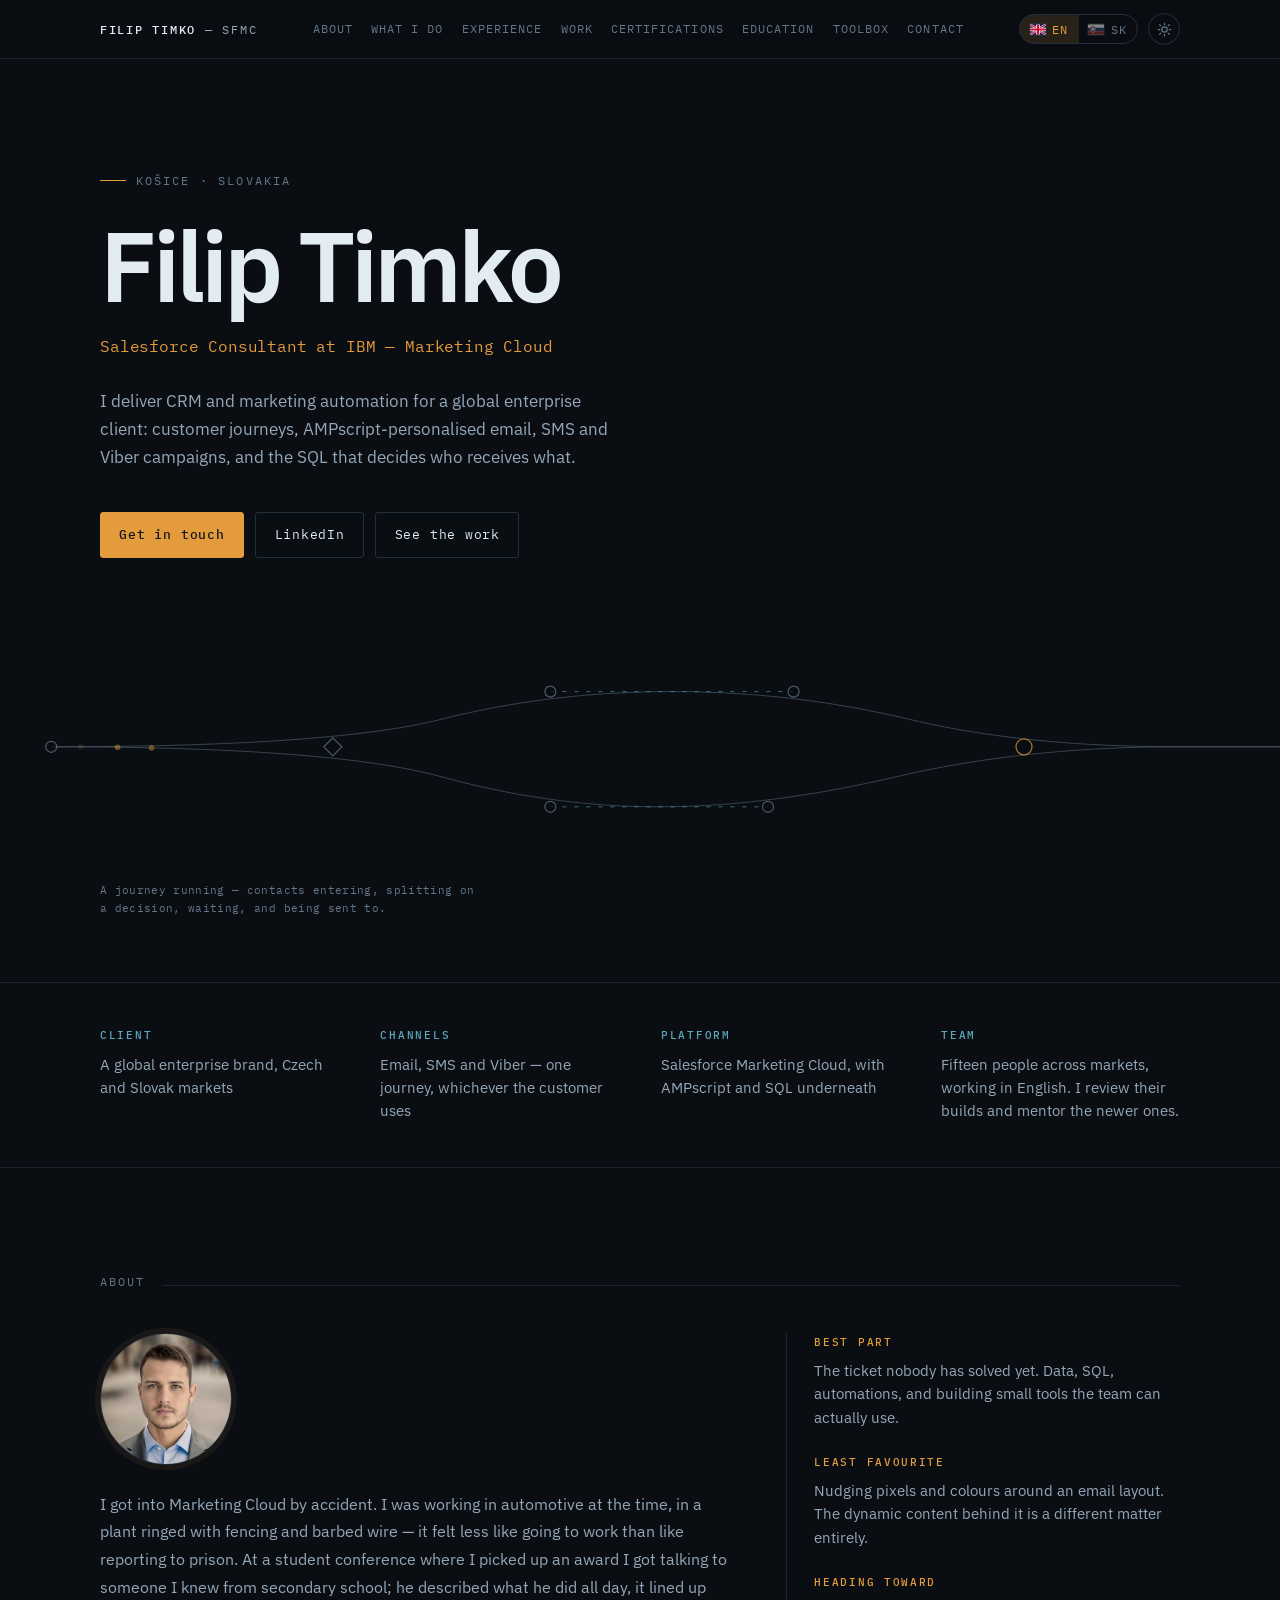
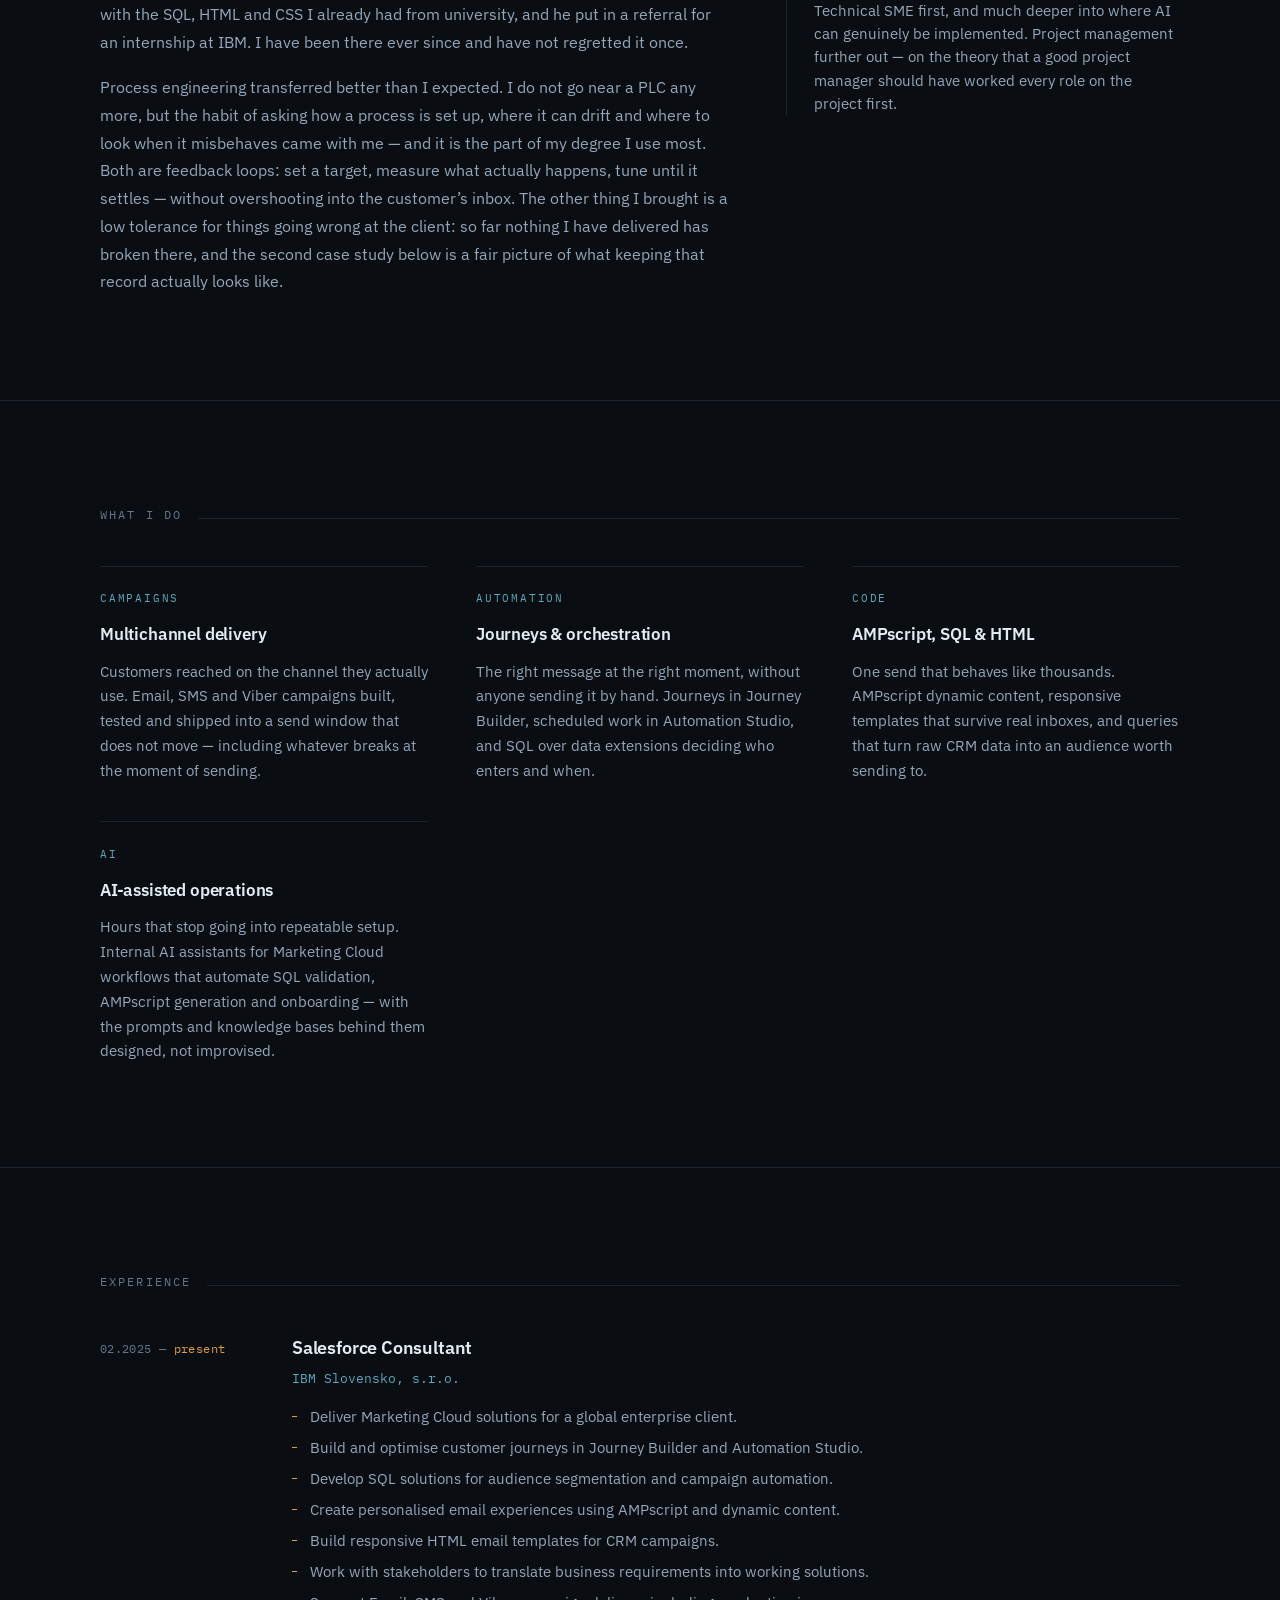
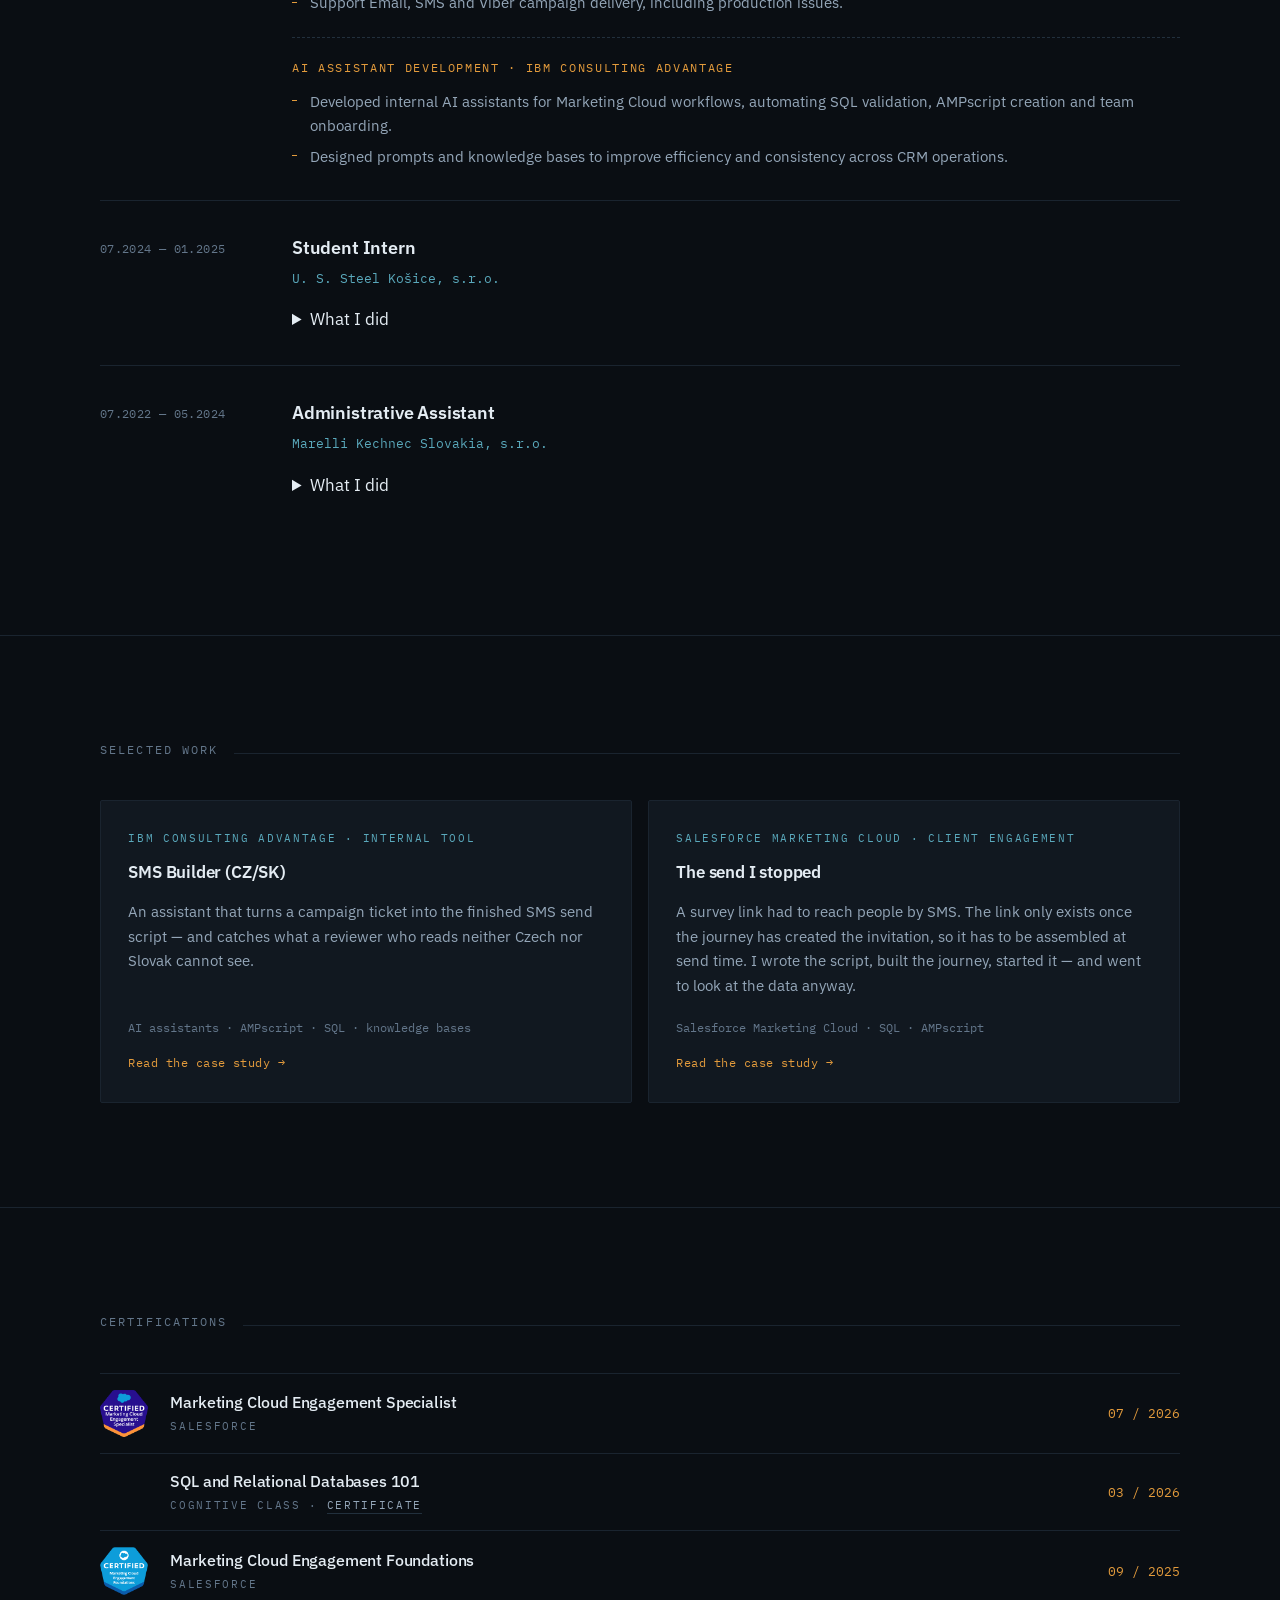
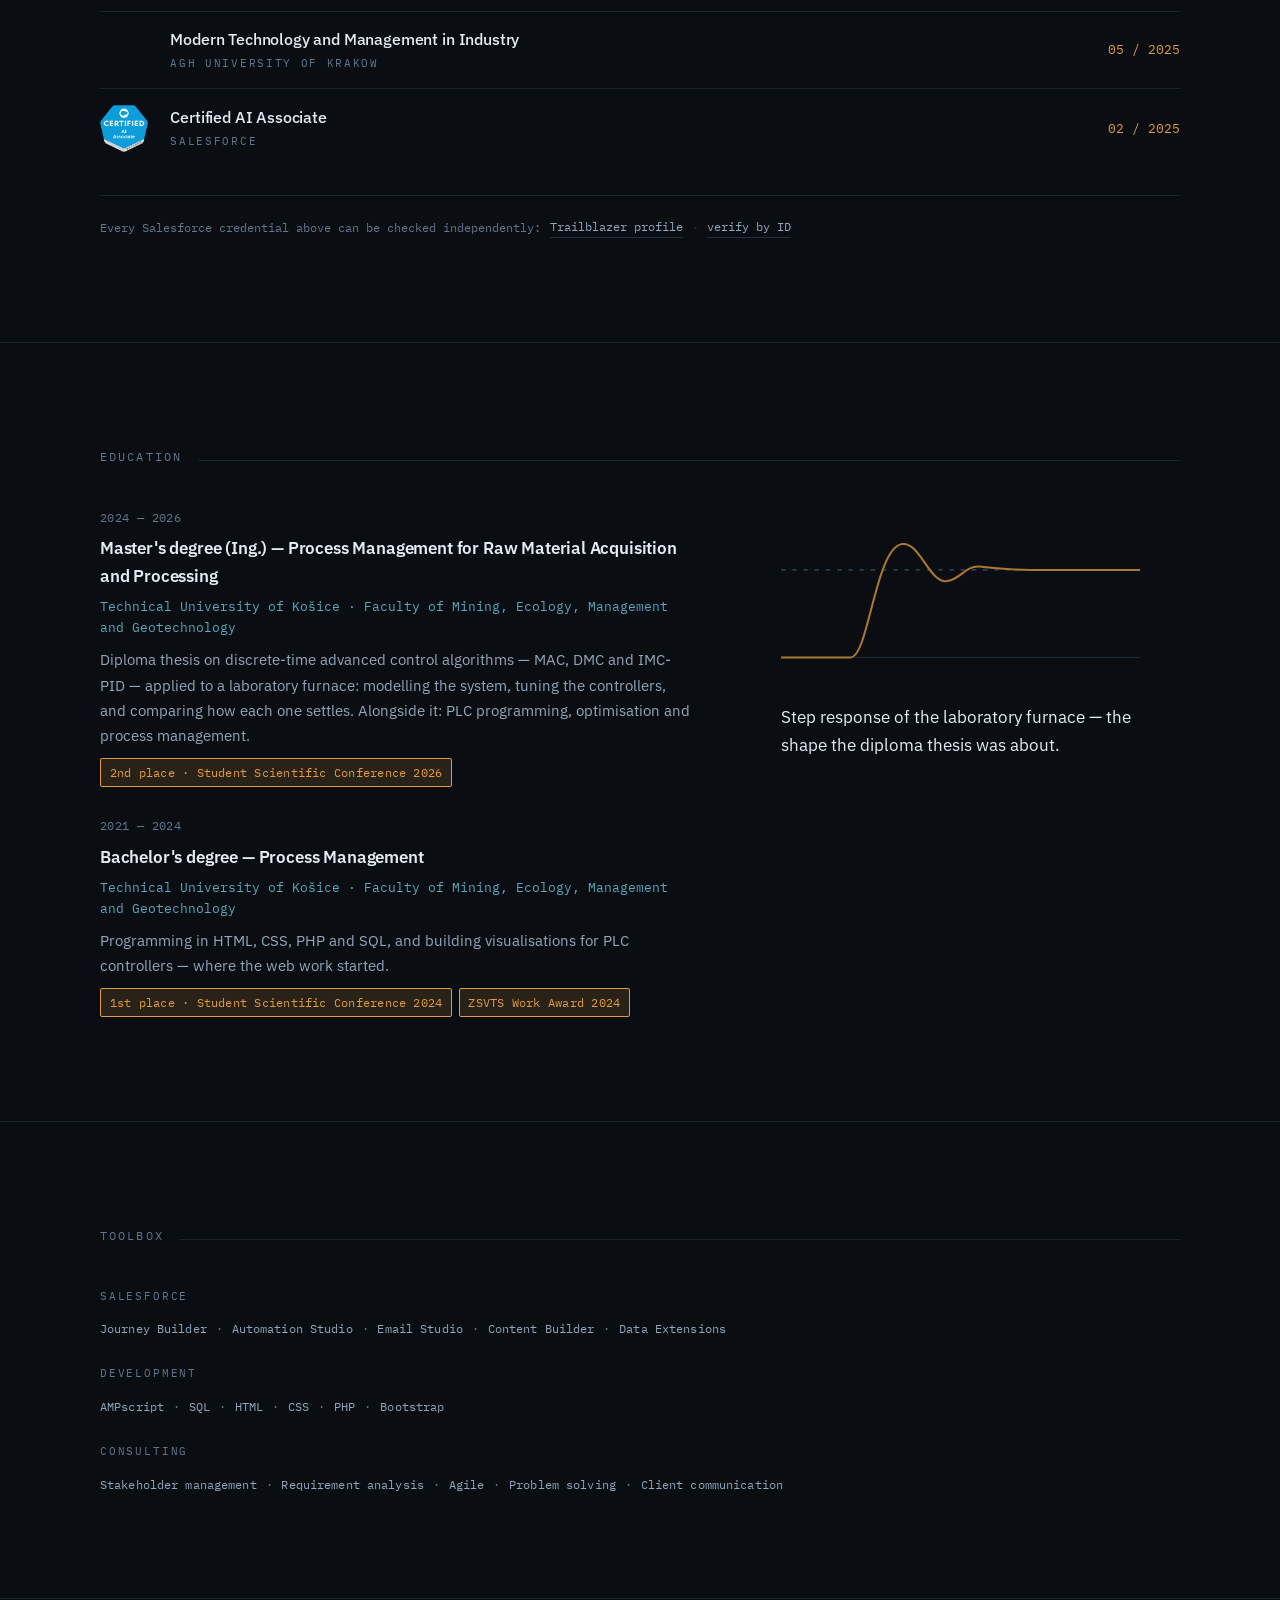
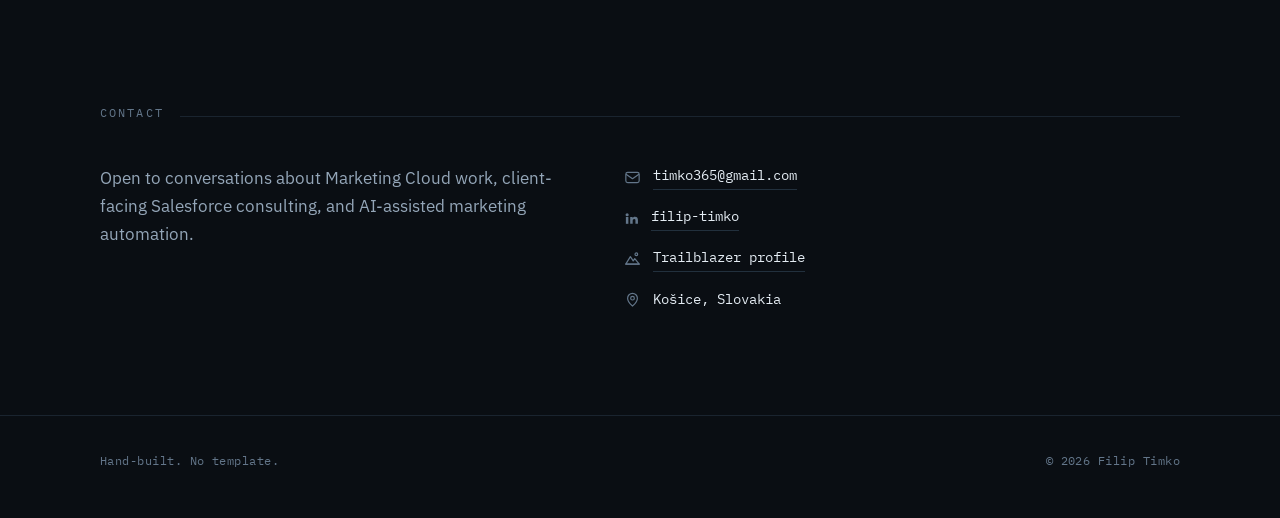
==== commit 271005bf: "Job rework update Job rework update" ====
--- a/index.html
+++ b/index.html
@@ -230,20 +230,18 @@
           </div>
         </article>
 
-        <details class="job-fold">
-          <summary>
-            <span data-en="Earlier roles" data-sk="Skoršie pozície">Earlier roles</span>
-            <span class="fold-meta">2022 — 2025 · U. S. Steel Košice · Marelli</span>
-          </summary>
         <article class="job">
           <div class="job-when">07.2024 — 01.2025</div>
           <div>
             <h3 data-en="Student Intern" data-sk="Študentská stáž">Student Intern</h3>
             <p class="org">U. S. Steel Košice, s.r.o.</p>
-            <ul>
+            <details class="job-detail">
+              <summary data-en="What I did" data-sk="Náplň práce">What I did</summary>
+              <ul>
               <li data-en="Energy department: produced weekly analytical reports covering European electricity and natural gas markets." data-sk="Oddelenie energetiky: pripravoval som týždenné analytické reporty o európskych trhoch s elektrinou a zemným plynom.">Produced weekly analytical reports covering European electricity and natural gas markets.</li>
               <li data-en="Developed internal web applications in PHP, SQL, HTML and Bootstrap to streamline reporting." data-sk="Vyvíjal som interné webové aplikácie v PHP, SQL, HTML a Bootstrape na zefektívnenie reportingu.">Developed internal web applications in PHP, SQL, HTML and Bootstrap to streamline reporting.</li>
-            </ul>
+              </ul>
+            </details>
           </div>
         </article>
 
@@ -252,13 +250,15 @@
           <div>
             <h3 data-en="Administrative Assistant" data-sk="Administratívny asistent">Administrative Assistant</h3>
             <p class="org">Marelli Kechnec Slovakia, s.r.o.</p>
-            <ul>
+            <details class="job-detail">
+              <summary data-en="What I did" data-sk="Náplň práce">What I did</summary>
+              <ul>
               <li data-en="Maintenance department: supported operations through administrative and organisational work." data-sk="Oddelenie údržby: podporoval som prevádzku administratívnou a organizačnou agendou.">Supported maintenance operations through administrative and organisational work.</li>
               <li data-en="Coordinated communication between maintenance teams and suppliers." data-sk="Koordinoval som komunikáciu medzi tímami údržby a dodávateľmi.">Coordinated communication between maintenance teams and suppliers.</li>
-            </ul>
+              </ul>
+            </details>
           </div>
         </article>
-        </details>
 
       </div>
     </div>
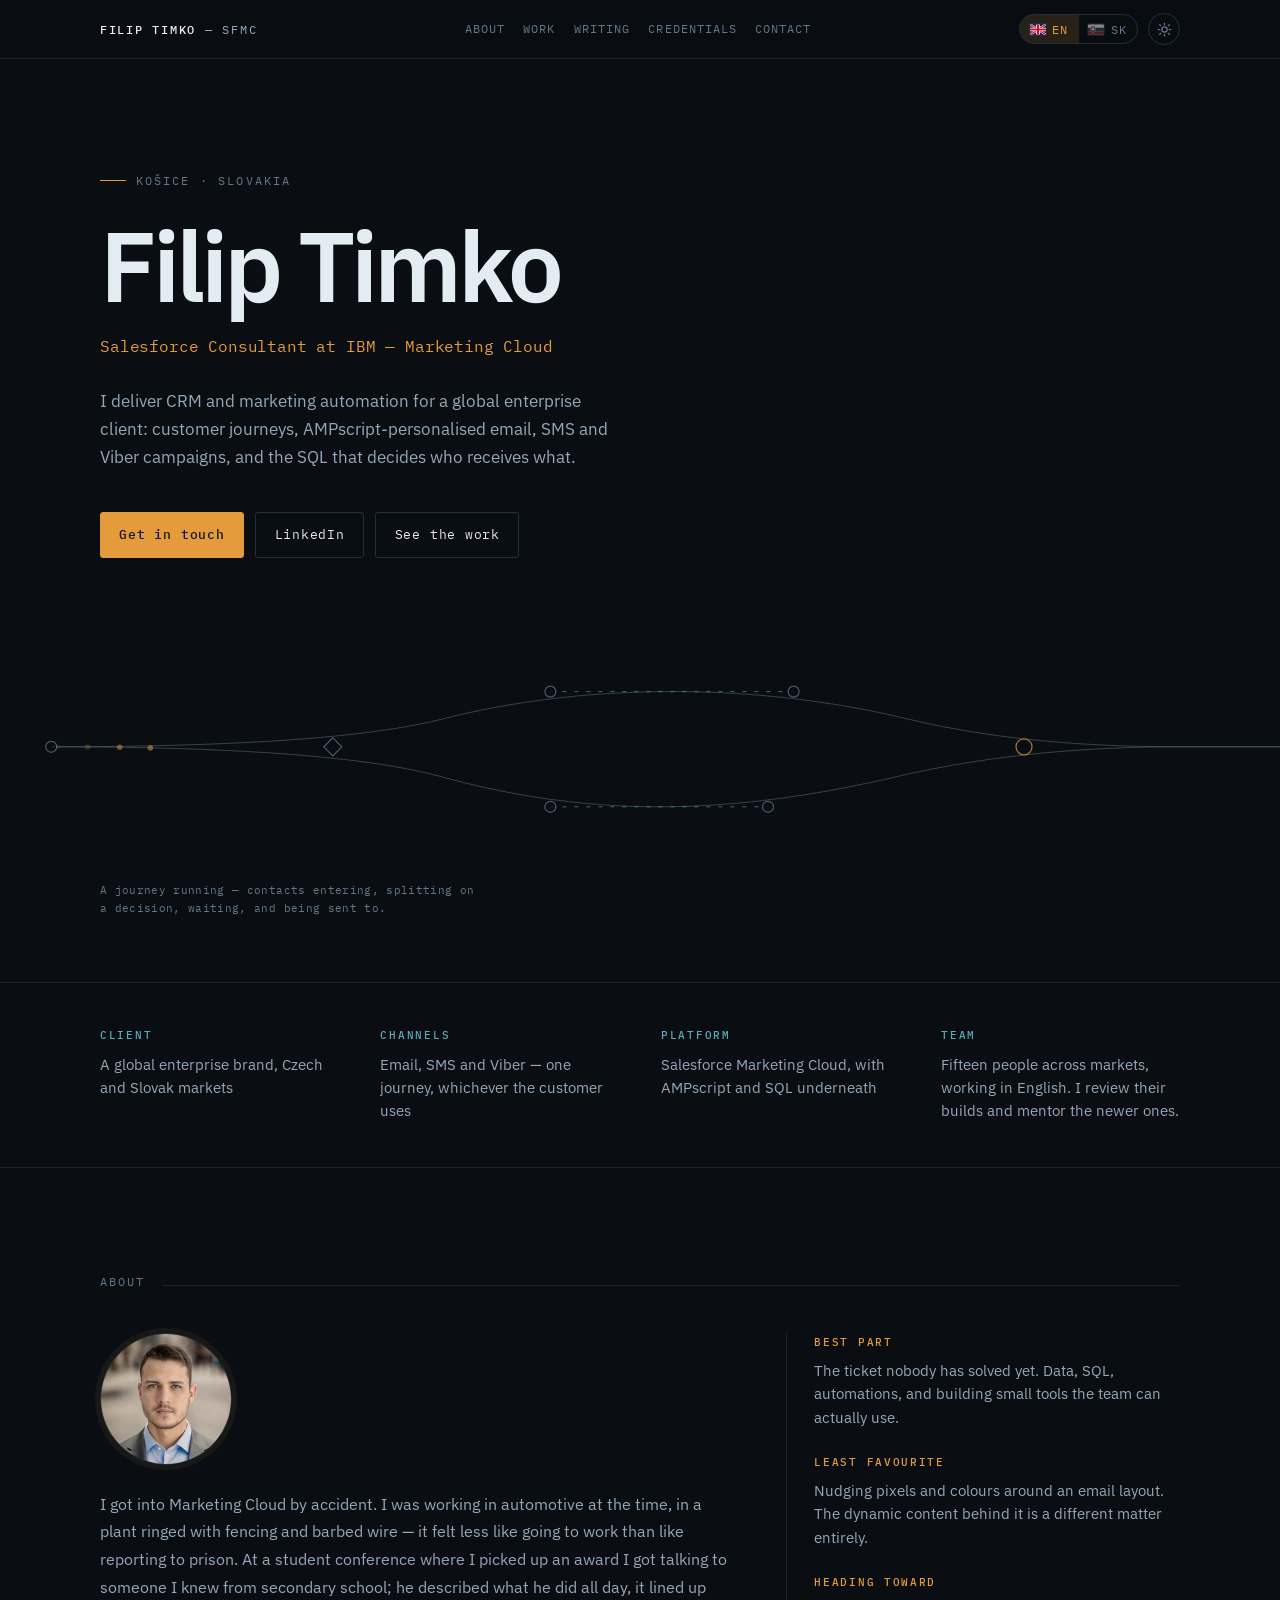
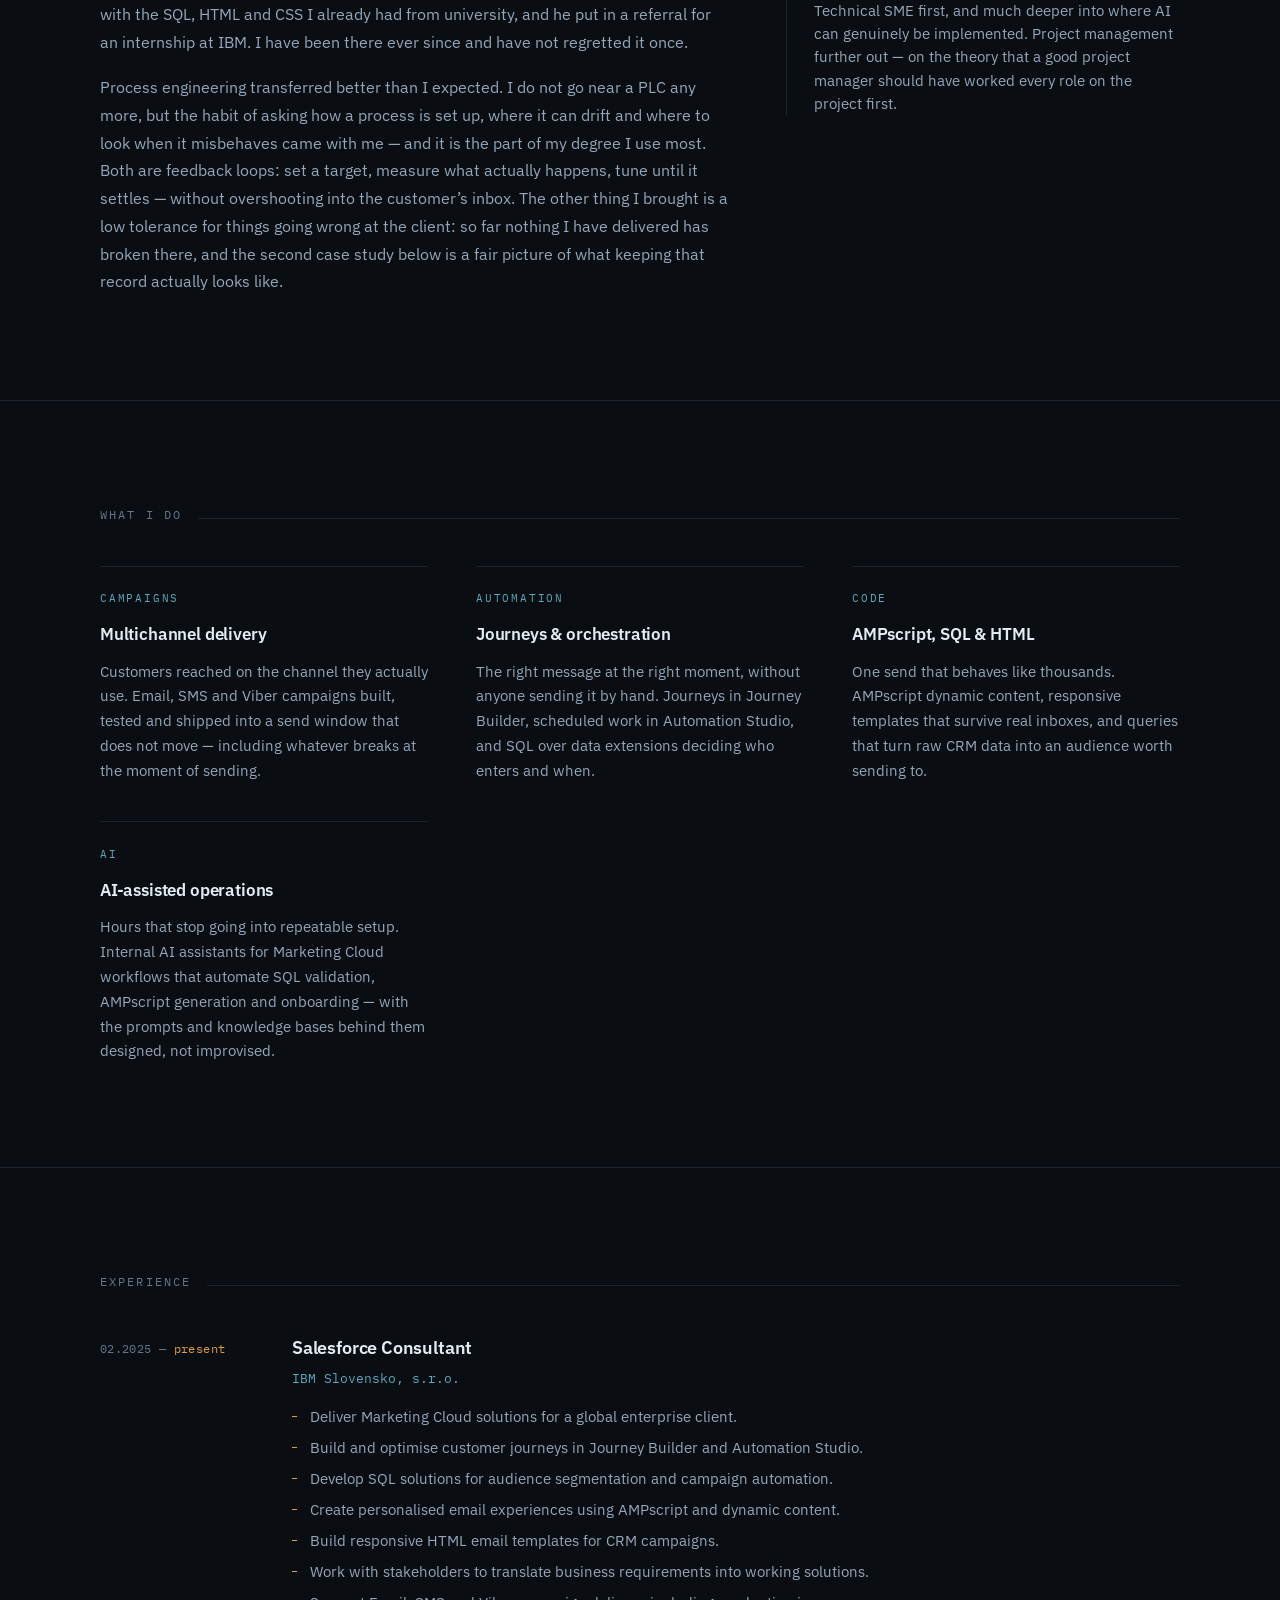
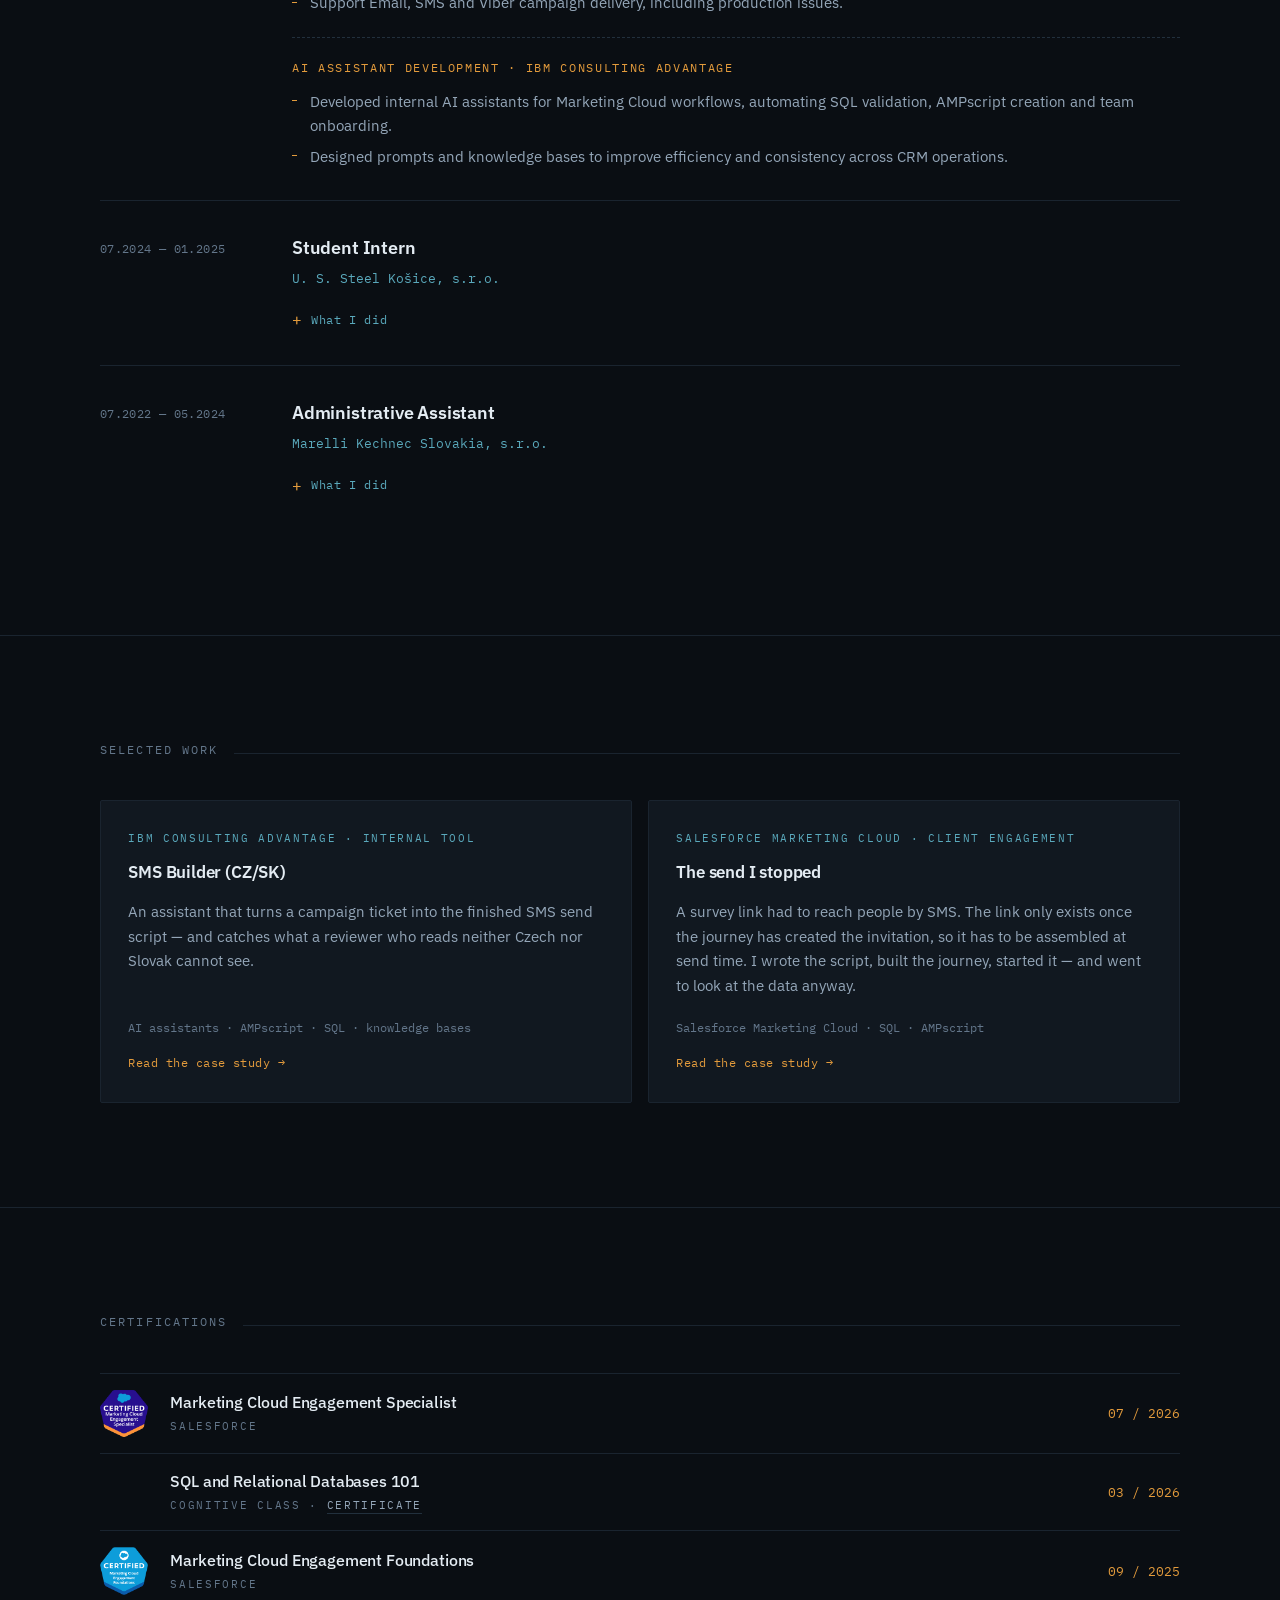
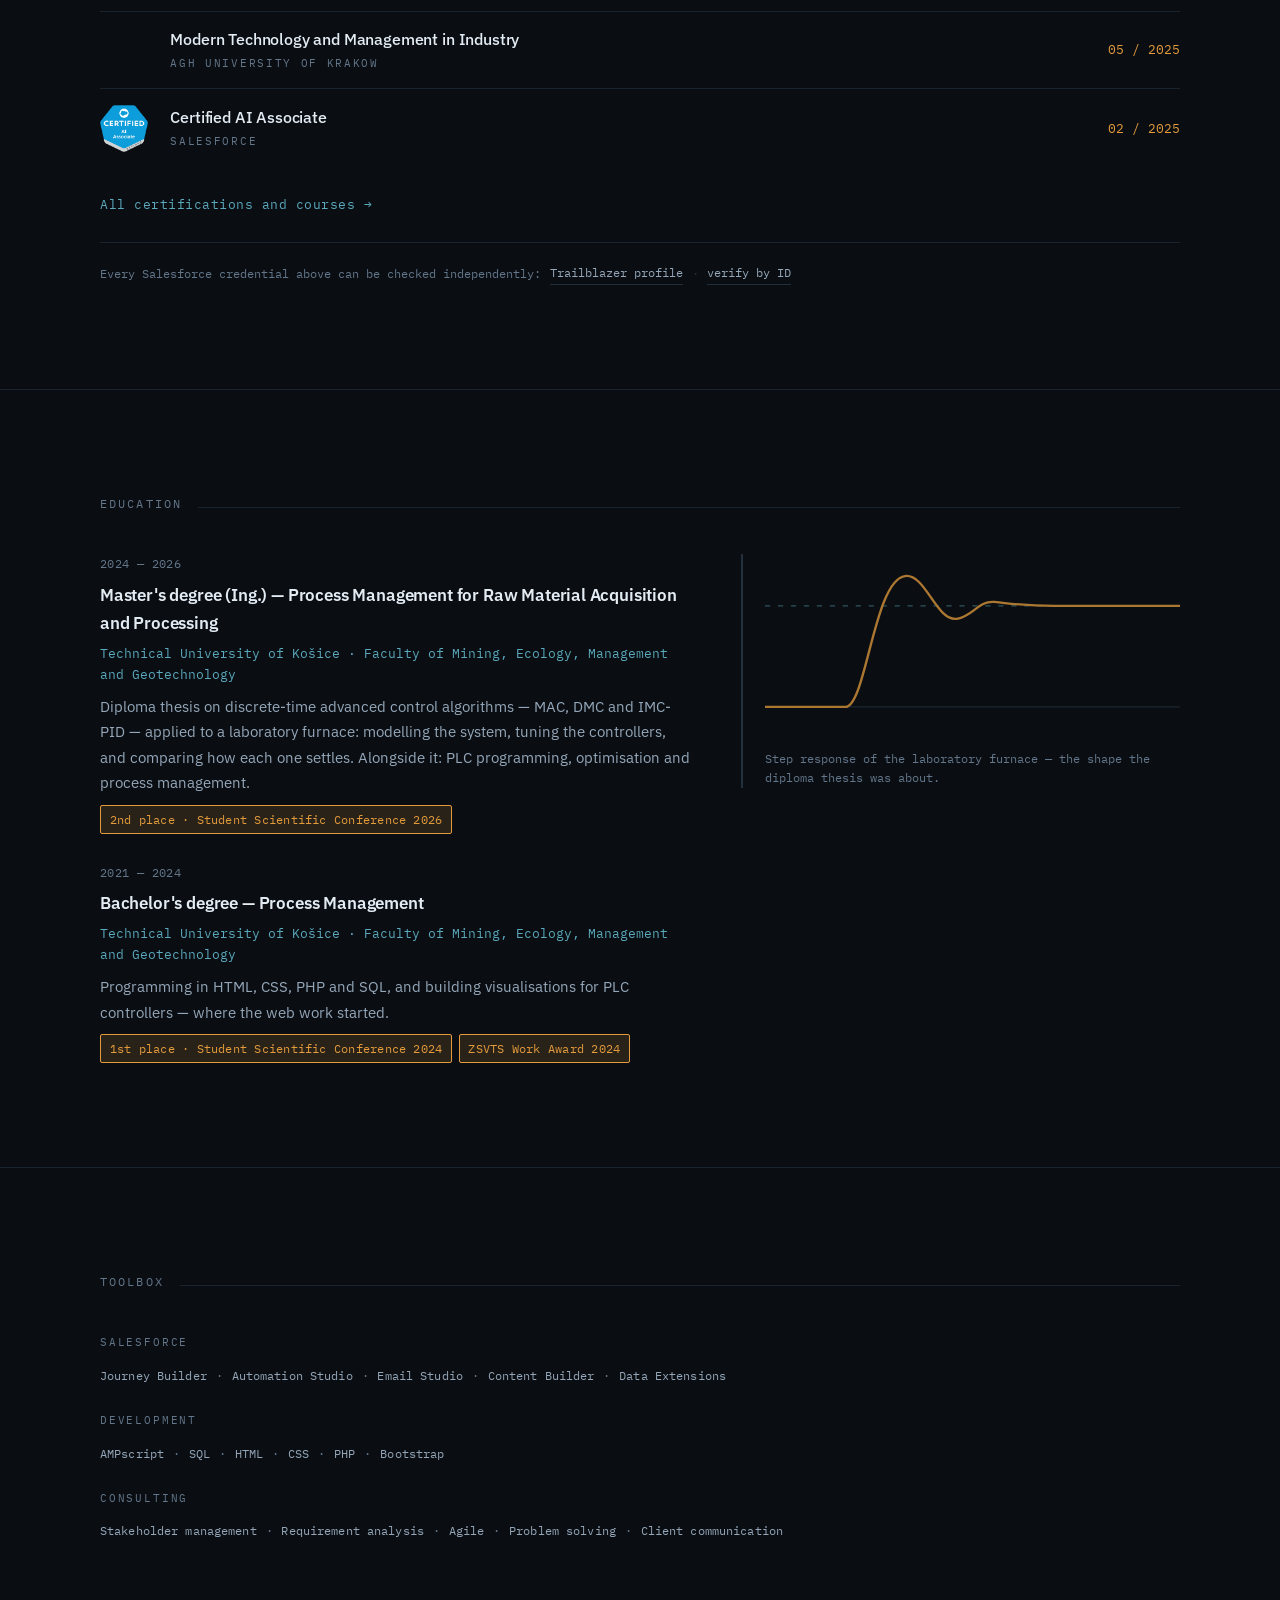
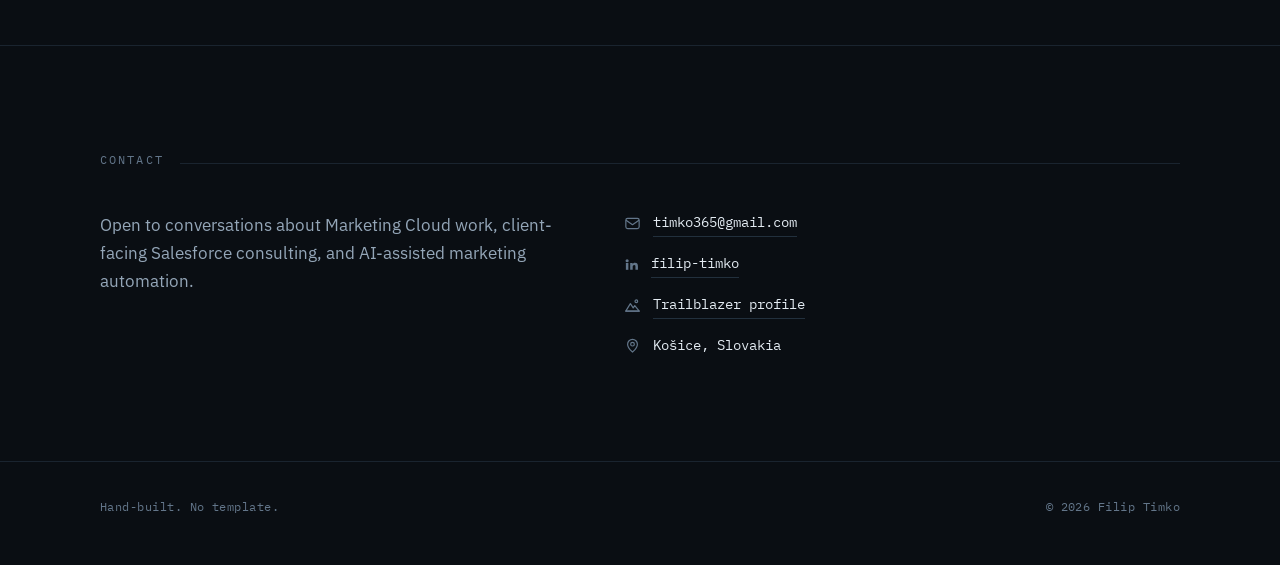
==== commit 830c54b4: "Menu rework Menu rework" ====
--- a/index.html
+++ b/index.html
@@ -42,12 +42,9 @@
     <a class="mark" href="#top"><b>Filip Timko</b> — SFMC</a>
     <nav class="nav" aria-label="Sections">
       <a href="#about" data-en="About" data-sk="O mne">About</a>
-      <a href="#work" data-en="What I do" data-sk="Čo robím">What I do</a>
-      <a href="#experience" data-en="Experience" data-sk="Prax">Experience</a>
       <a href="#projects" data-en="Work" data-sk="Projekty">Work</a>
-      <a href="#certifications" data-en="Certifications" data-sk="Certifikácie">Certifications</a>
-      <a href="#education" data-en="Education" data-sk="Vzdelanie">Education</a>
-      <a href="#toolbox" data-en="Toolbox" data-sk="Nástroje">Toolbox</a>
+      <a href="writing/" data-en="Writing" data-sk="Texty">Writing</a>
+      <a href="credentials/" data-en="Credentials" data-sk="Certifikáty">Credentials</a>
       <a href="#contact" data-en="Contact" data-sk="Kontakt">Contact</a>
     </nav>
     <div class="controls">
@@ -330,6 +327,9 @@
         </div>
       </div>
 
+        <p class="sec-more">
+          <a href="credentials/" data-en="All certifications and courses →" data-sk="Všetky certifikáty a kurzy →">All certifications and courses →</a>
+        </p>
         <p class="cert-verify">
           <span data-en="Every Salesforce credential above can be checked independently:" data-sk="Každú Salesforce certifikáciu vyššie si viete nezávisle overiť:">Every Salesforce credential above can be checked independently:</span>
           <a href="https://www.salesforce.com/trailblazer/timko-filip" target="_blank" rel="noopener" data-en="Trailblazer profile" data-sk="Trailblazer profil">Trailblazer profile</a>
--- a/assets/css/style.css
+++ b/assets/css/style.css
@@ -94,7 +94,18 @@
     transition:color .18s,border-color .18s;
   }
   .nav a:hover{color:var(--ink)}
-  .nav a.active{color:var(--amber);border-bottom-color:var(--amber)}
+  .nav a.active,
+  .nav a[aria-current="page"]{color:var(--amber);border-bottom-color:var(--amber)}
+
+  /* "see everything" link that sends a section on to its own page */
+  .sec-more{
+    margin:1.6rem 0 0;font-family:var(--mono);font-size:.8rem;letter-spacing:.04em;
+  }
+  .sec-more a{
+    color:var(--teal);text-decoration:none;border-bottom:1px solid transparent;
+    transition:color .18s,border-color .18s;
+  }
+  .sec-more a:hover{color:var(--amber);border-bottom-color:var(--amber)}
 
   .langswitch{display:flex;border:1px solid var(--line);border-radius:999px;overflow:hidden}
   .lang-btn{
@@ -208,7 +219,7 @@
     object-fit:cover;border:1px solid var(--line);
     box-shadow:0 0 0 5px var(--ring);
   }
-  .thesis-curve{display:block;width:100%;height:auto;margin:0 0 1.3rem;opacity:.75}
+  .thesis-curve{display:block;width:100%;height:auto;margin:0;opacity:.75}
   .thesis-curve .curve{
     fill:none;stroke:var(--amber);stroke-width:1.8;
     stroke-linecap:round;stroke-linejoin:round;
@@ -288,6 +299,20 @@
     font-family:var(--mono);font-size:.74rem;letter-spacing:.14em;
     text-transform:uppercase;color:var(--amber);margin:0 0 .8rem;
   }
+
+  .job-detail{margin-top:.2rem}
+  .job-detail summary{
+    cursor:pointer;list-style:none;display:inline-flex;align-items:center;gap:.5rem;
+    font-family:var(--mono);font-size:.75rem;letter-spacing:.05em;color:var(--teal);
+    transition:color .18s;
+  }
+  .job-detail summary::-webkit-details-marker{display:none}
+  .job-detail summary::before{
+    content:"+";color:var(--amber);font-size:1rem;line-height:1;width:.7em;
+  }
+  .job-detail[open] summary::before{content:"–"}
+  .job-detail summary:hover{color:var(--ink)}
+  .job-detail ul{margin-top:1rem}
 
   /* ---------- case study ---------- */
   .case{
@@ -461,11 +486,14 @@
     border:1px solid var(--amber);color:var(--amber);
     background:var(--amber-soft);border-radius:2px;padding:.25rem .55rem;
   }
-  .pullquote{
+  .thesis-figure{
+    margin:0;align-self:start;
     border-left:2px solid var(--line);padding-left:1.4rem;
-    color:var(--ink-dim);font-size:.98rem;align-self:start;
-  }
-  .pullquote p{margin:0}
+  }
+  .thesis-figure figcaption{
+    margin-top:.9rem;color:var(--ink-faint);
+    font-family:var(--mono);font-size:.73rem;line-height:1.6;
+  }
 
   /* ---------- chips ---------- */
   .chipsets{display:flex;flex-direction:column;gap:1.6rem}
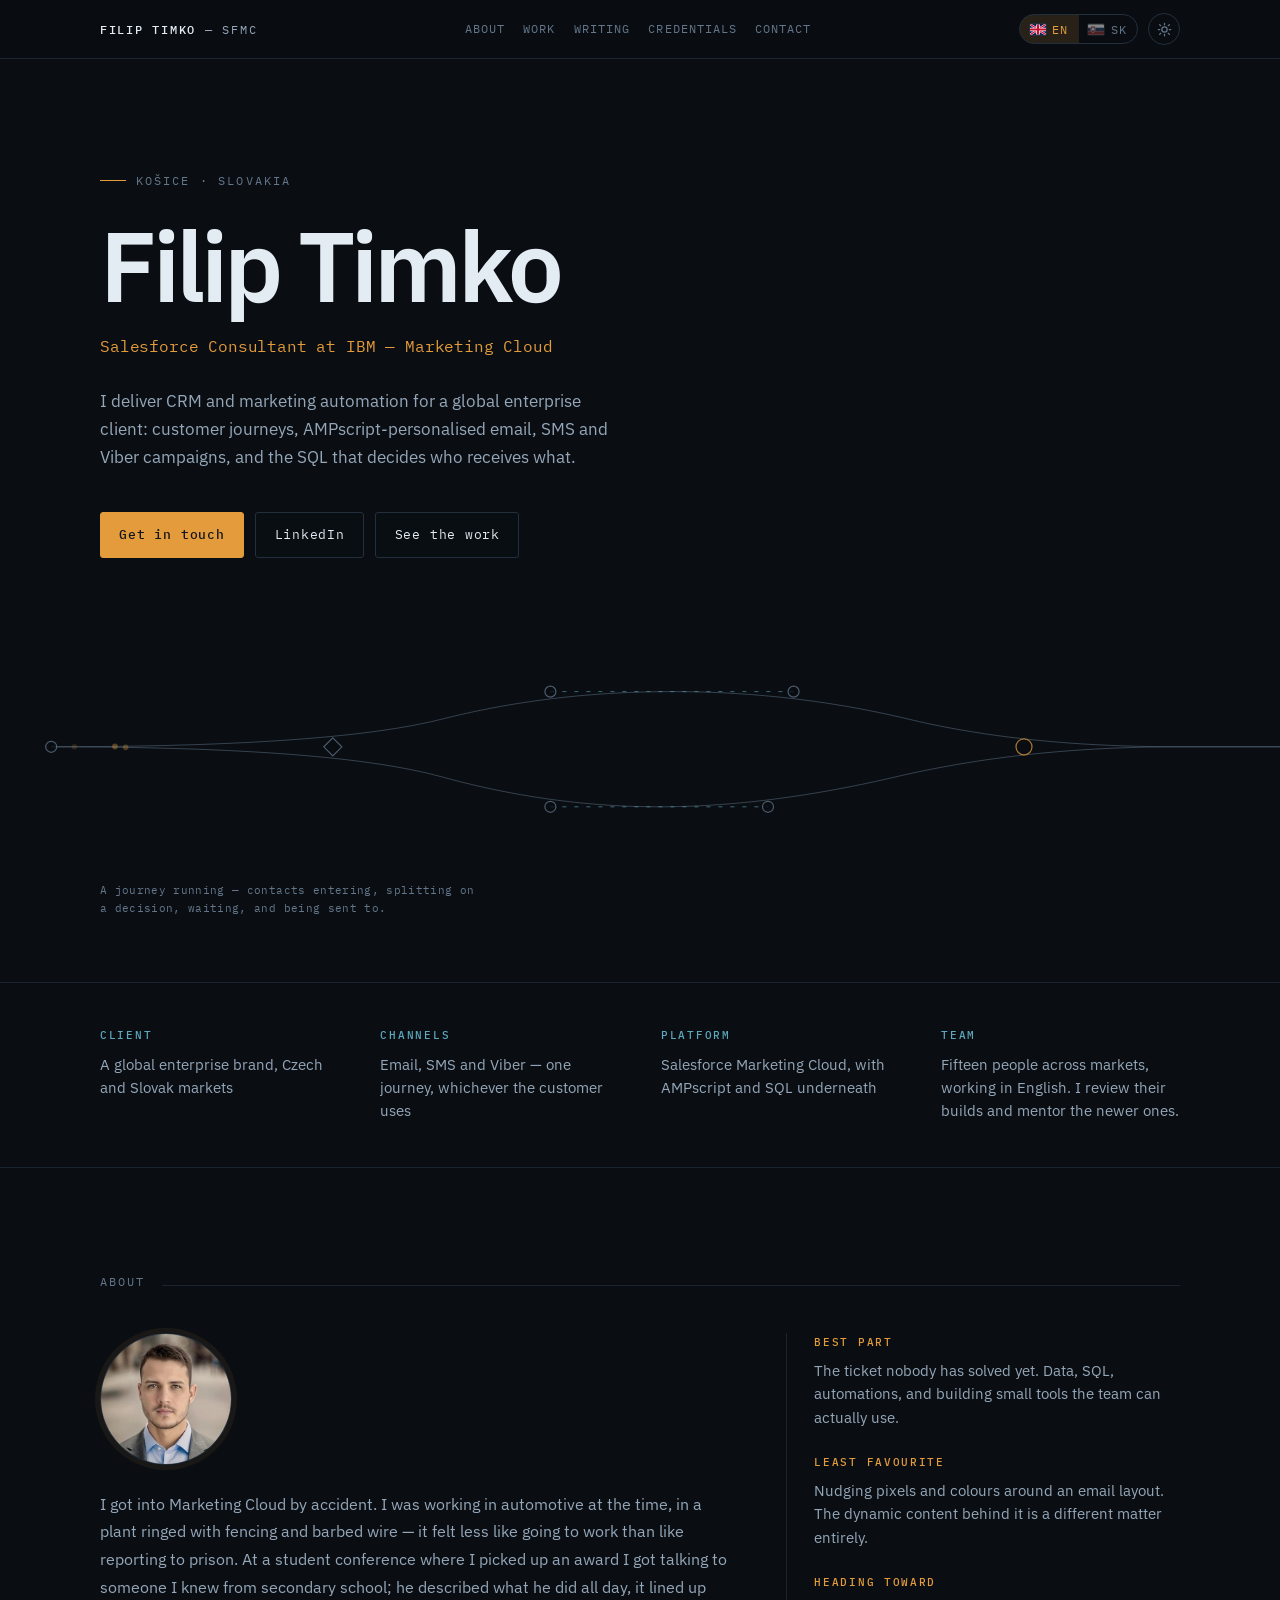
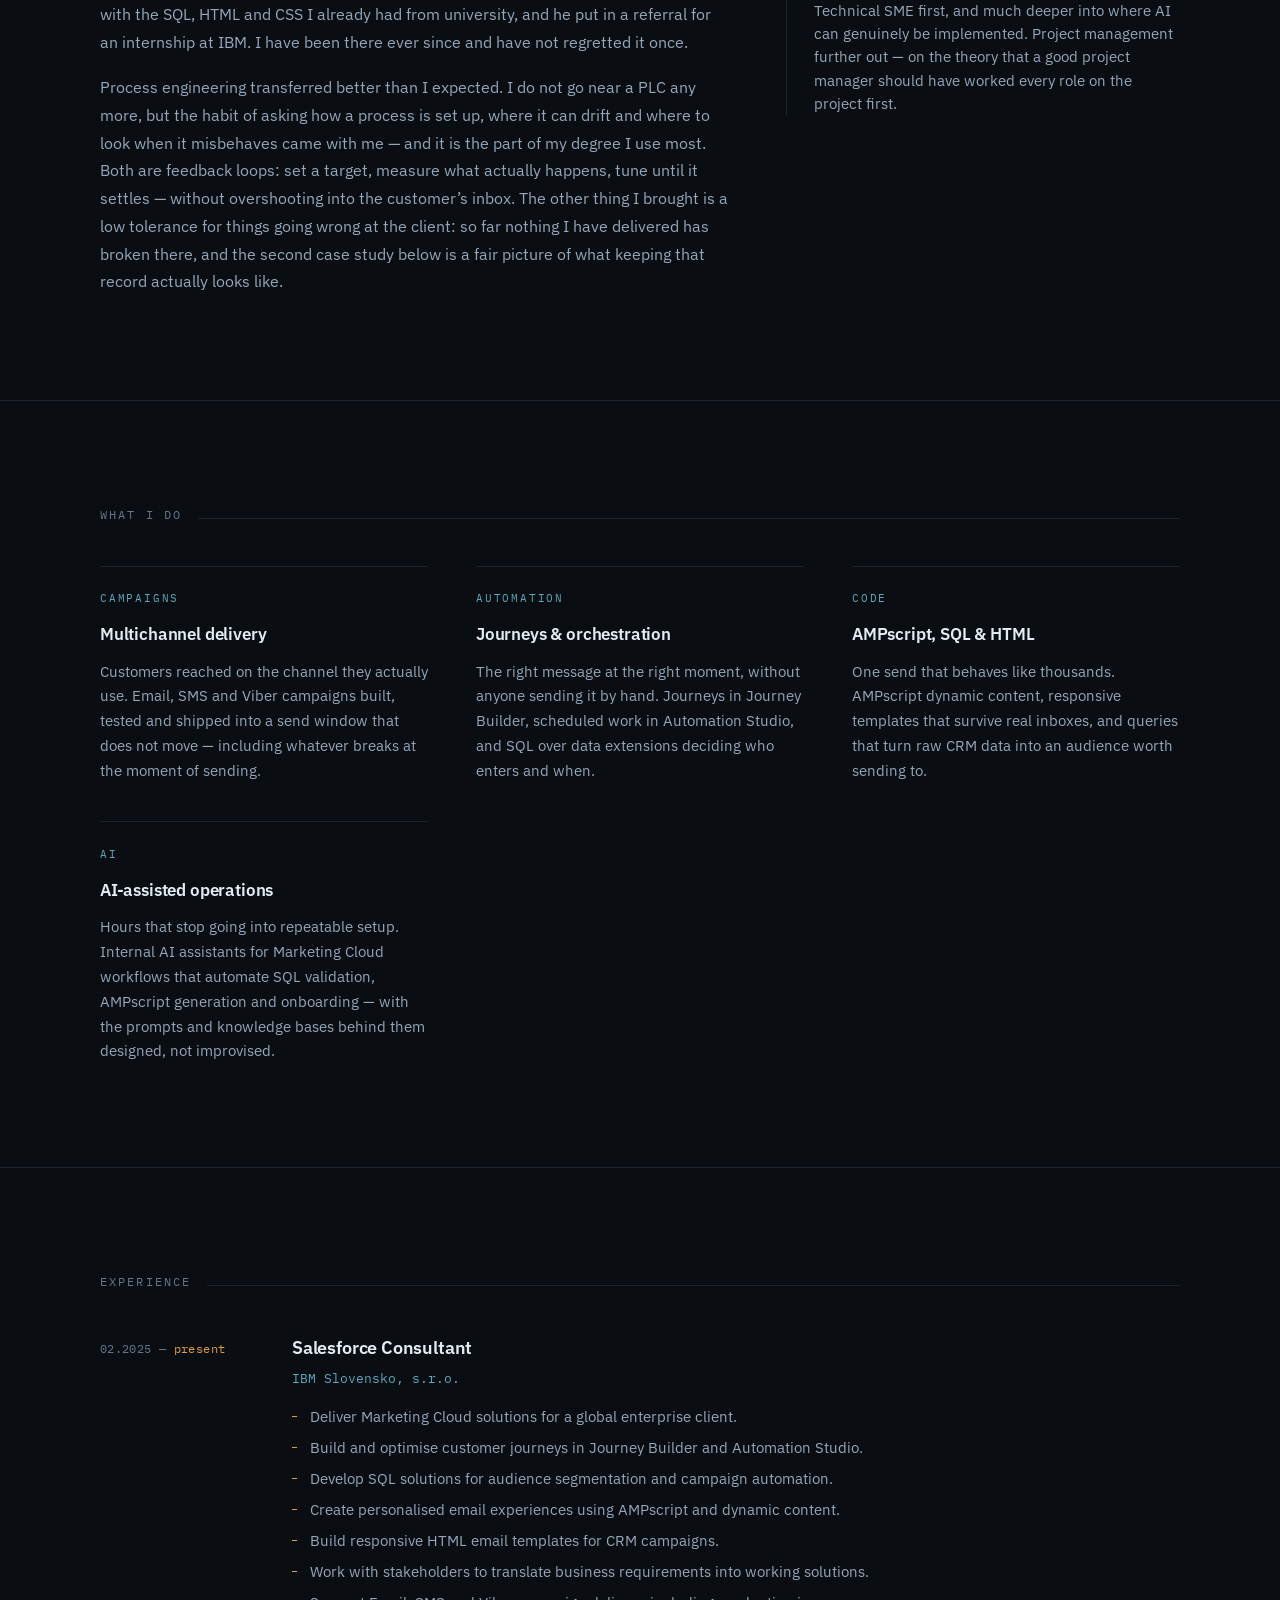
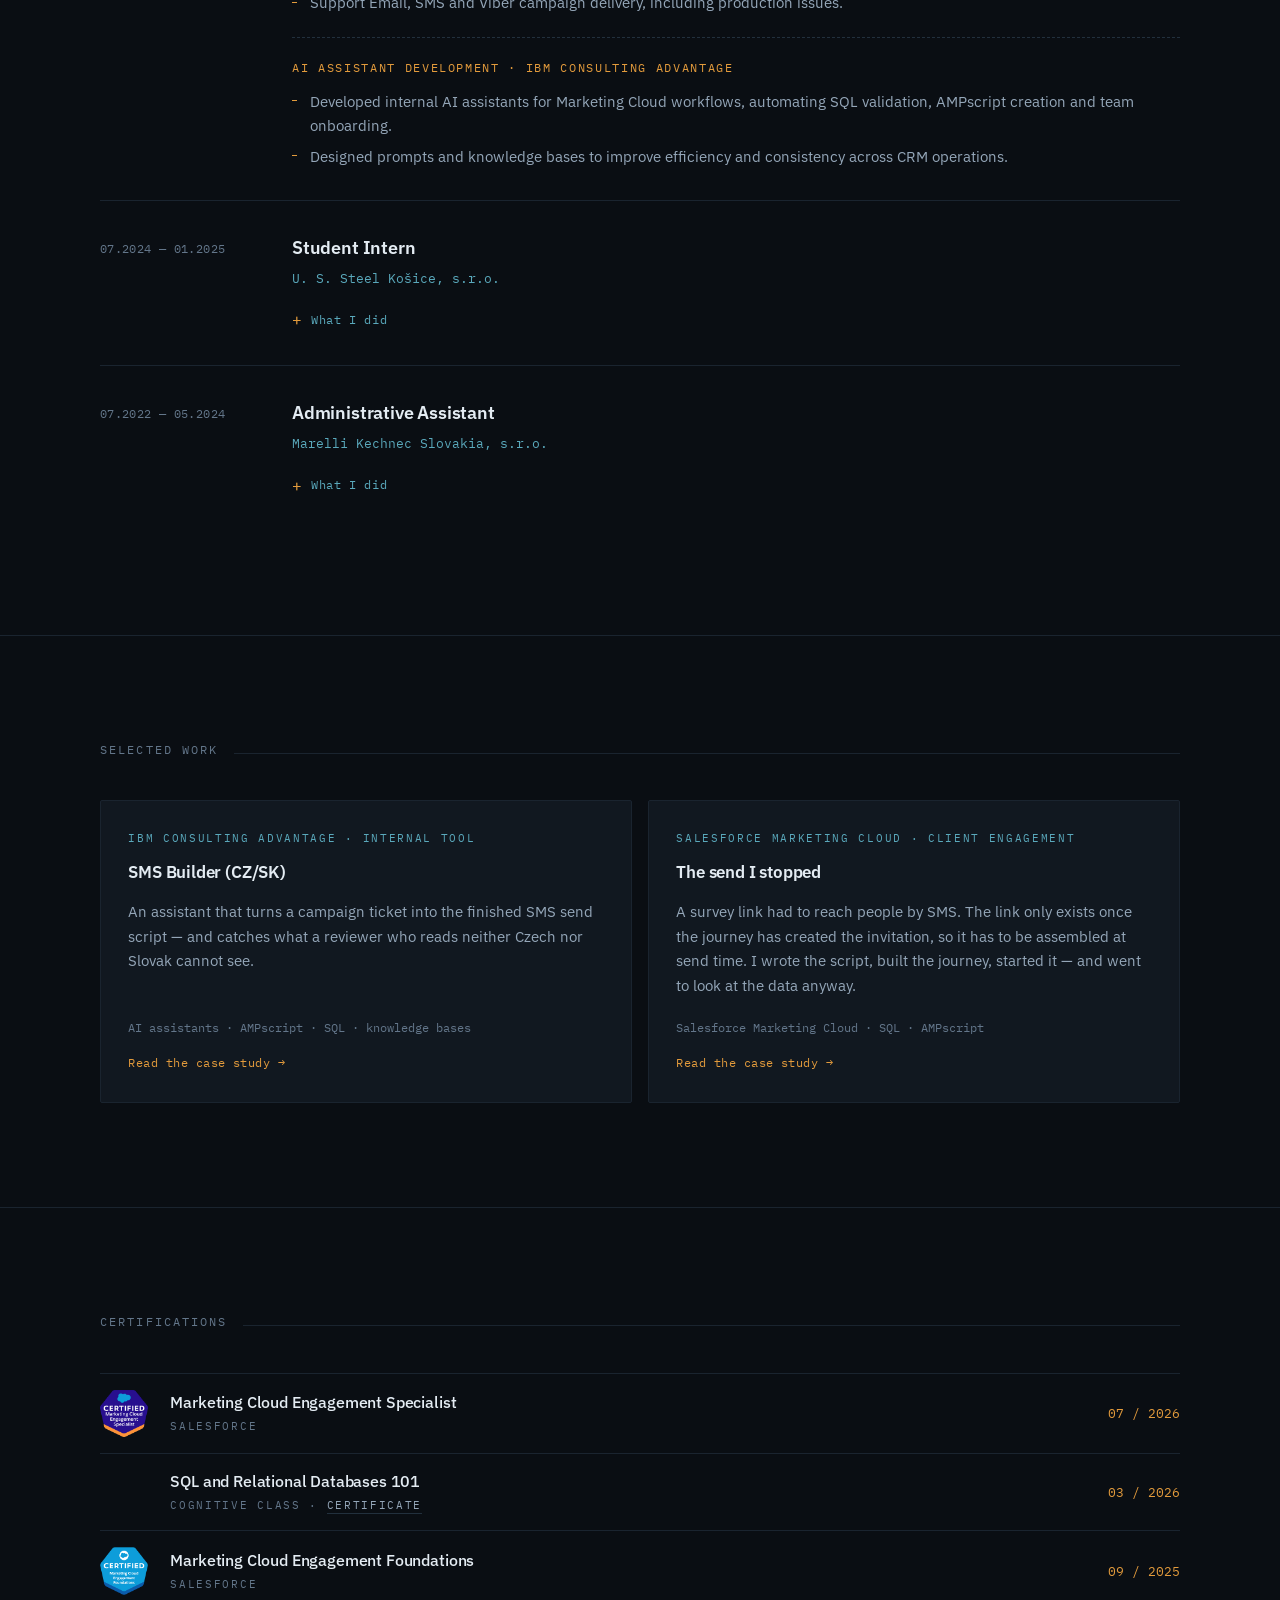
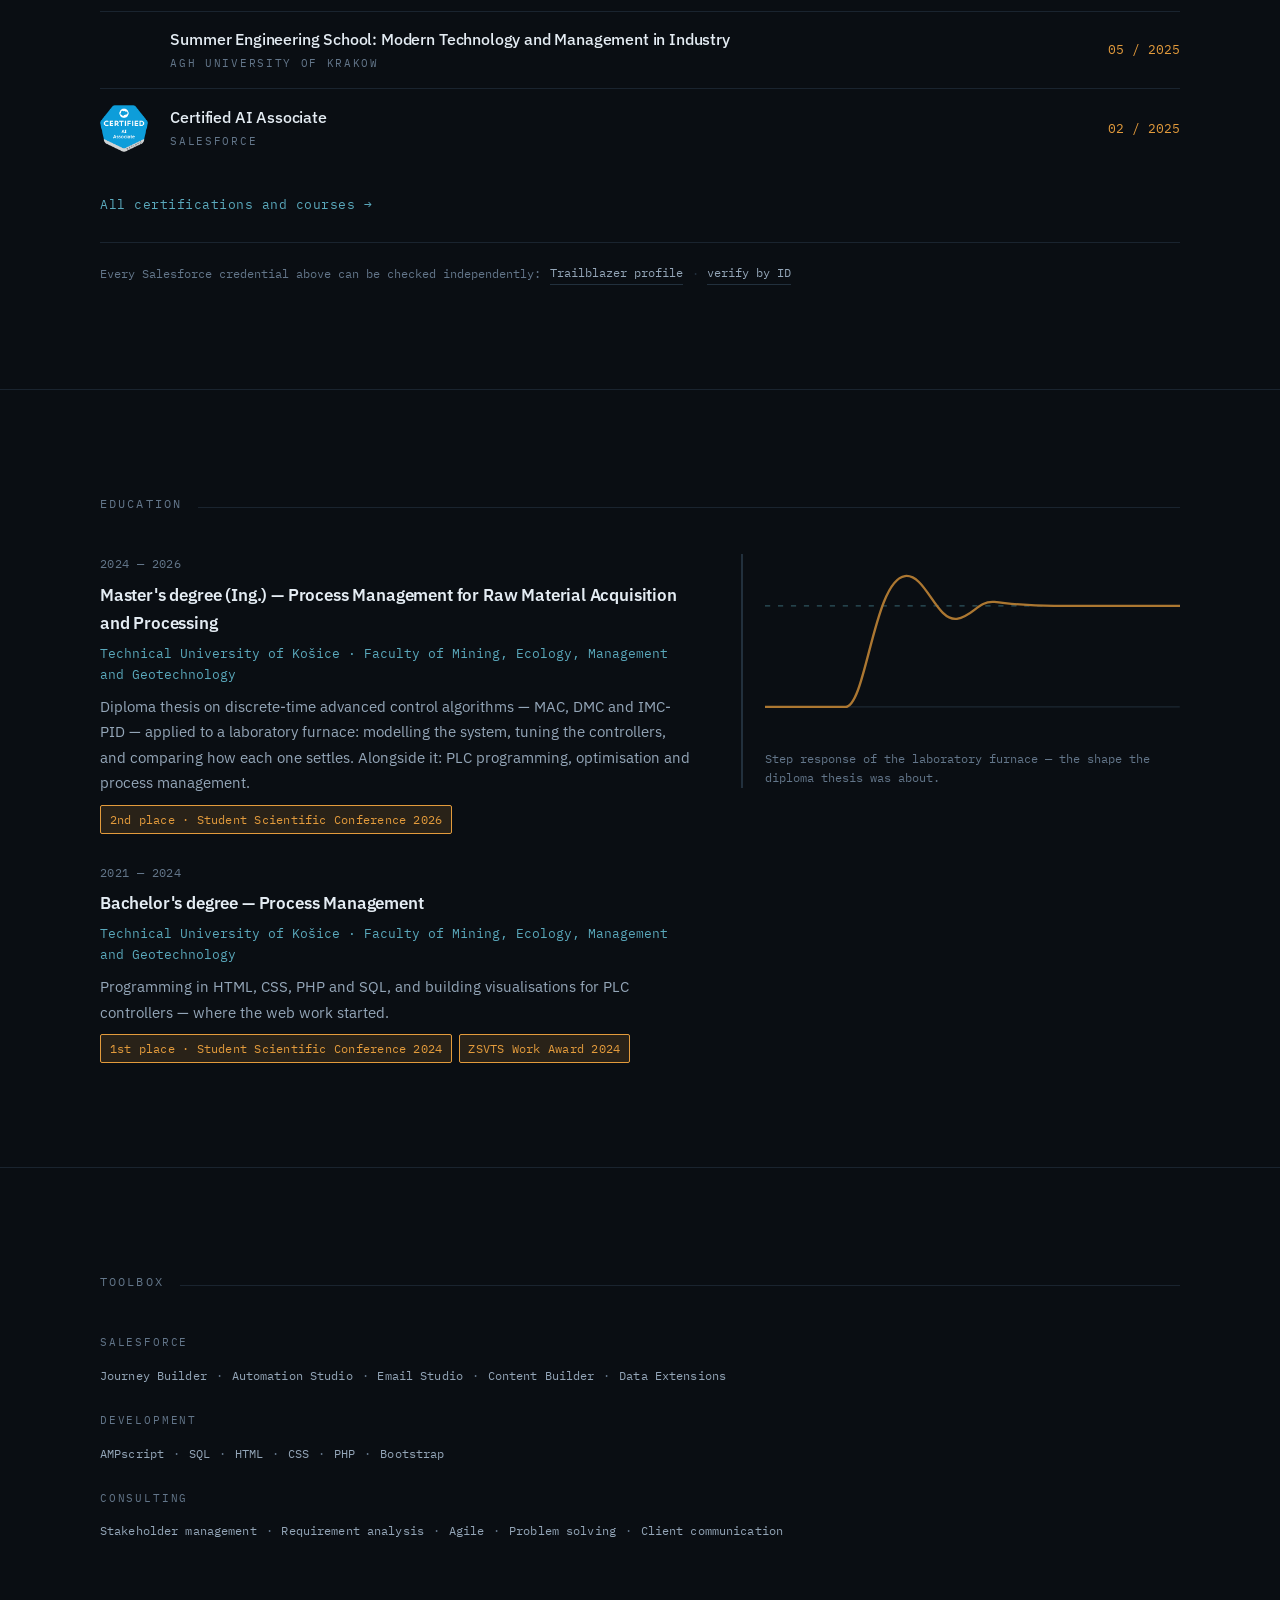
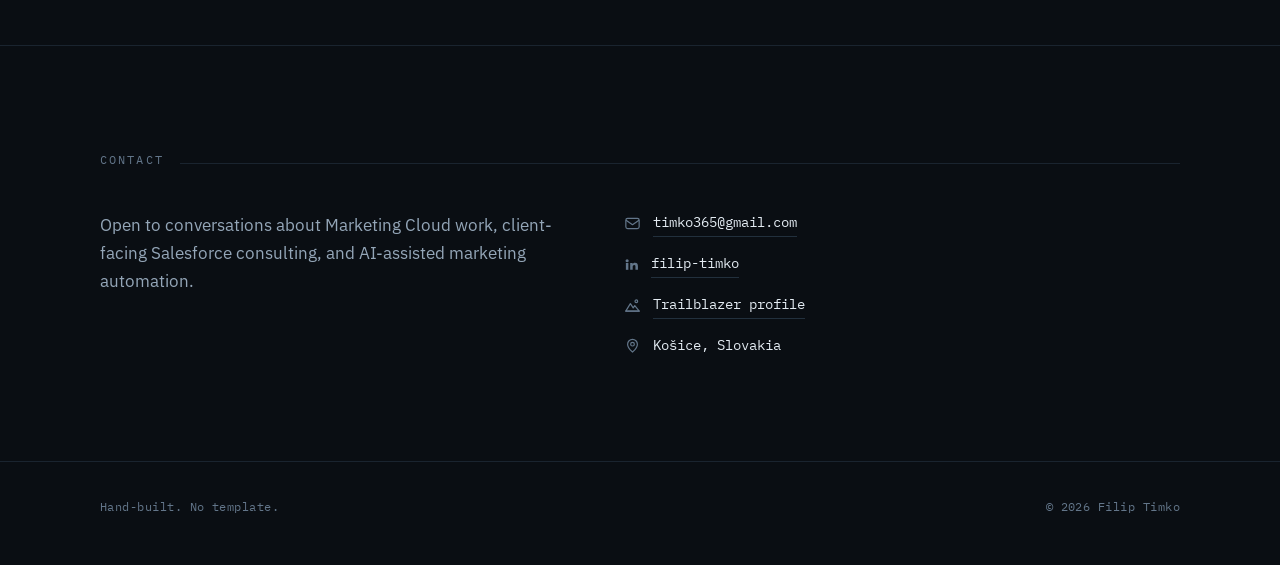
==== commit b9c1d782: "Credentials update Credentials update" ====
--- a/index.html
+++ b/index.html
@@ -316,7 +316,7 @@
         <div class="cert">
           <span class="cert-badge"></span>
           <span class="issuer">AGH University of Krakow</span>
-          <h3 data-en="Modern Technology and Management in Industry" data-sk="Modern Technology and Management in Industry">Modern Technology and Management in Industry</h3>
+          <h3>Summer Engineering School: Modern Technology and Management in Industry</h3>
           <p class="when">05 / 2025</p>
         </div>
         <div class="cert">
--- a/assets/css/style.css
+++ b/assets/css/style.css
@@ -202,6 +202,8 @@
     text-transform:uppercase;color:var(--ink-faint);white-space:nowrap;
   }
   .sec-head::after{content:"";flex:1;height:1px;background:var(--line-soft)}
+  /* a second and further group heading on a list page needs air above it */
+  .sec-head.is-later{margin-top:3.4rem}
 
   /* ---------- scope strip ---------- */
   .scope{border-bottom:1px solid var(--line-soft);padding:clamp(2rem,4vw,2.8rem) 0}
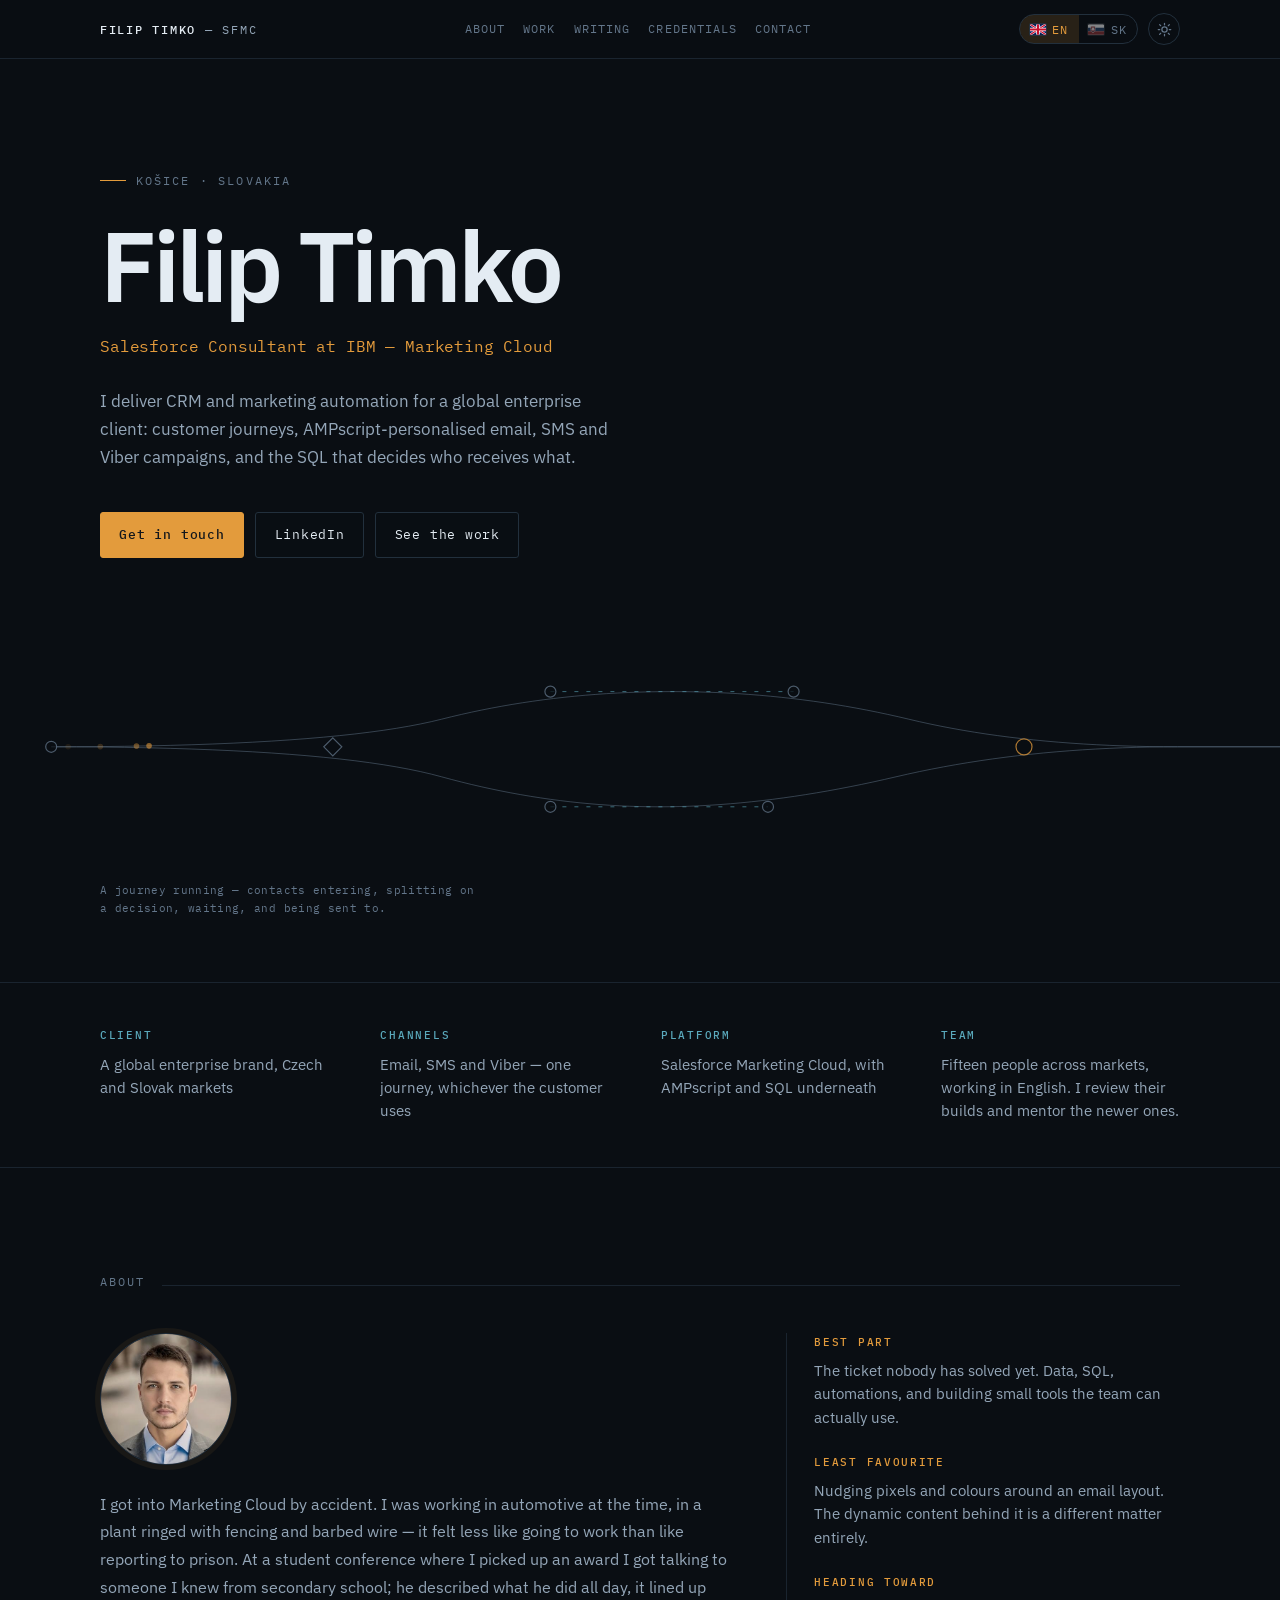
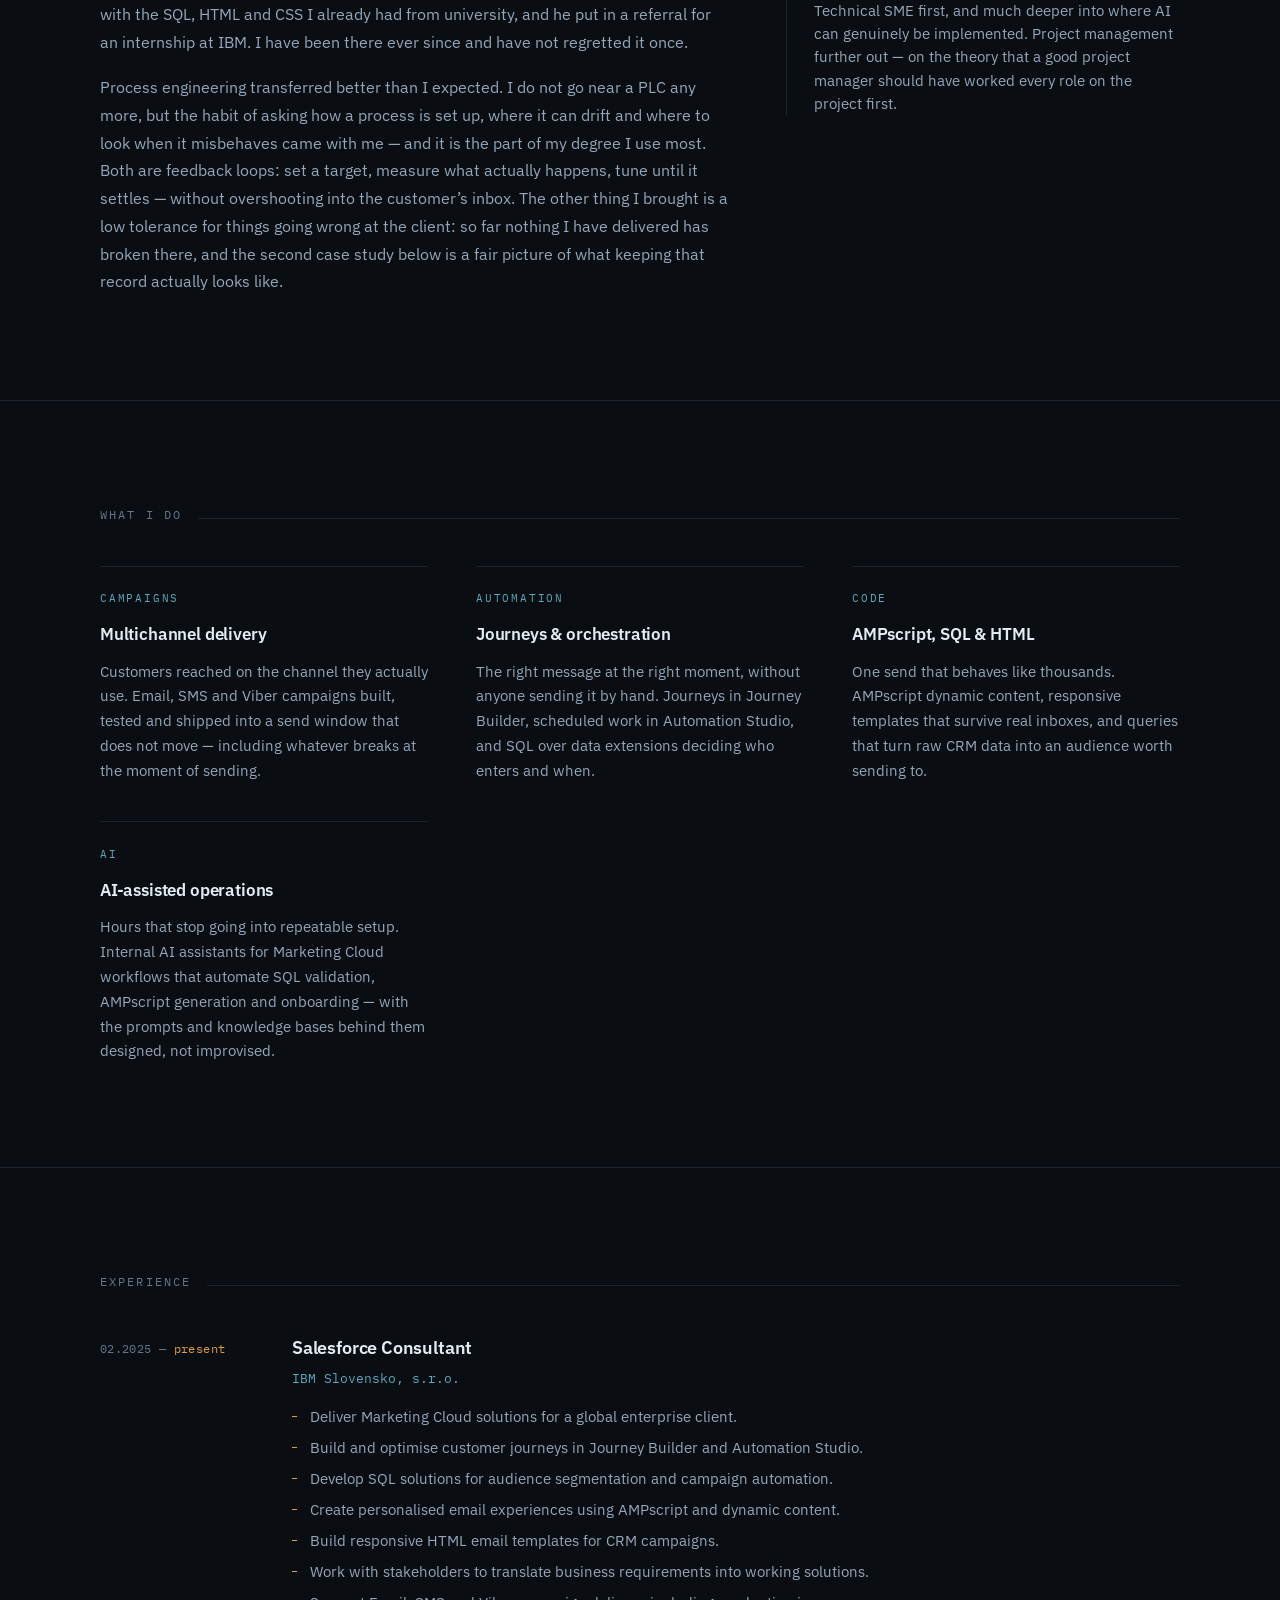
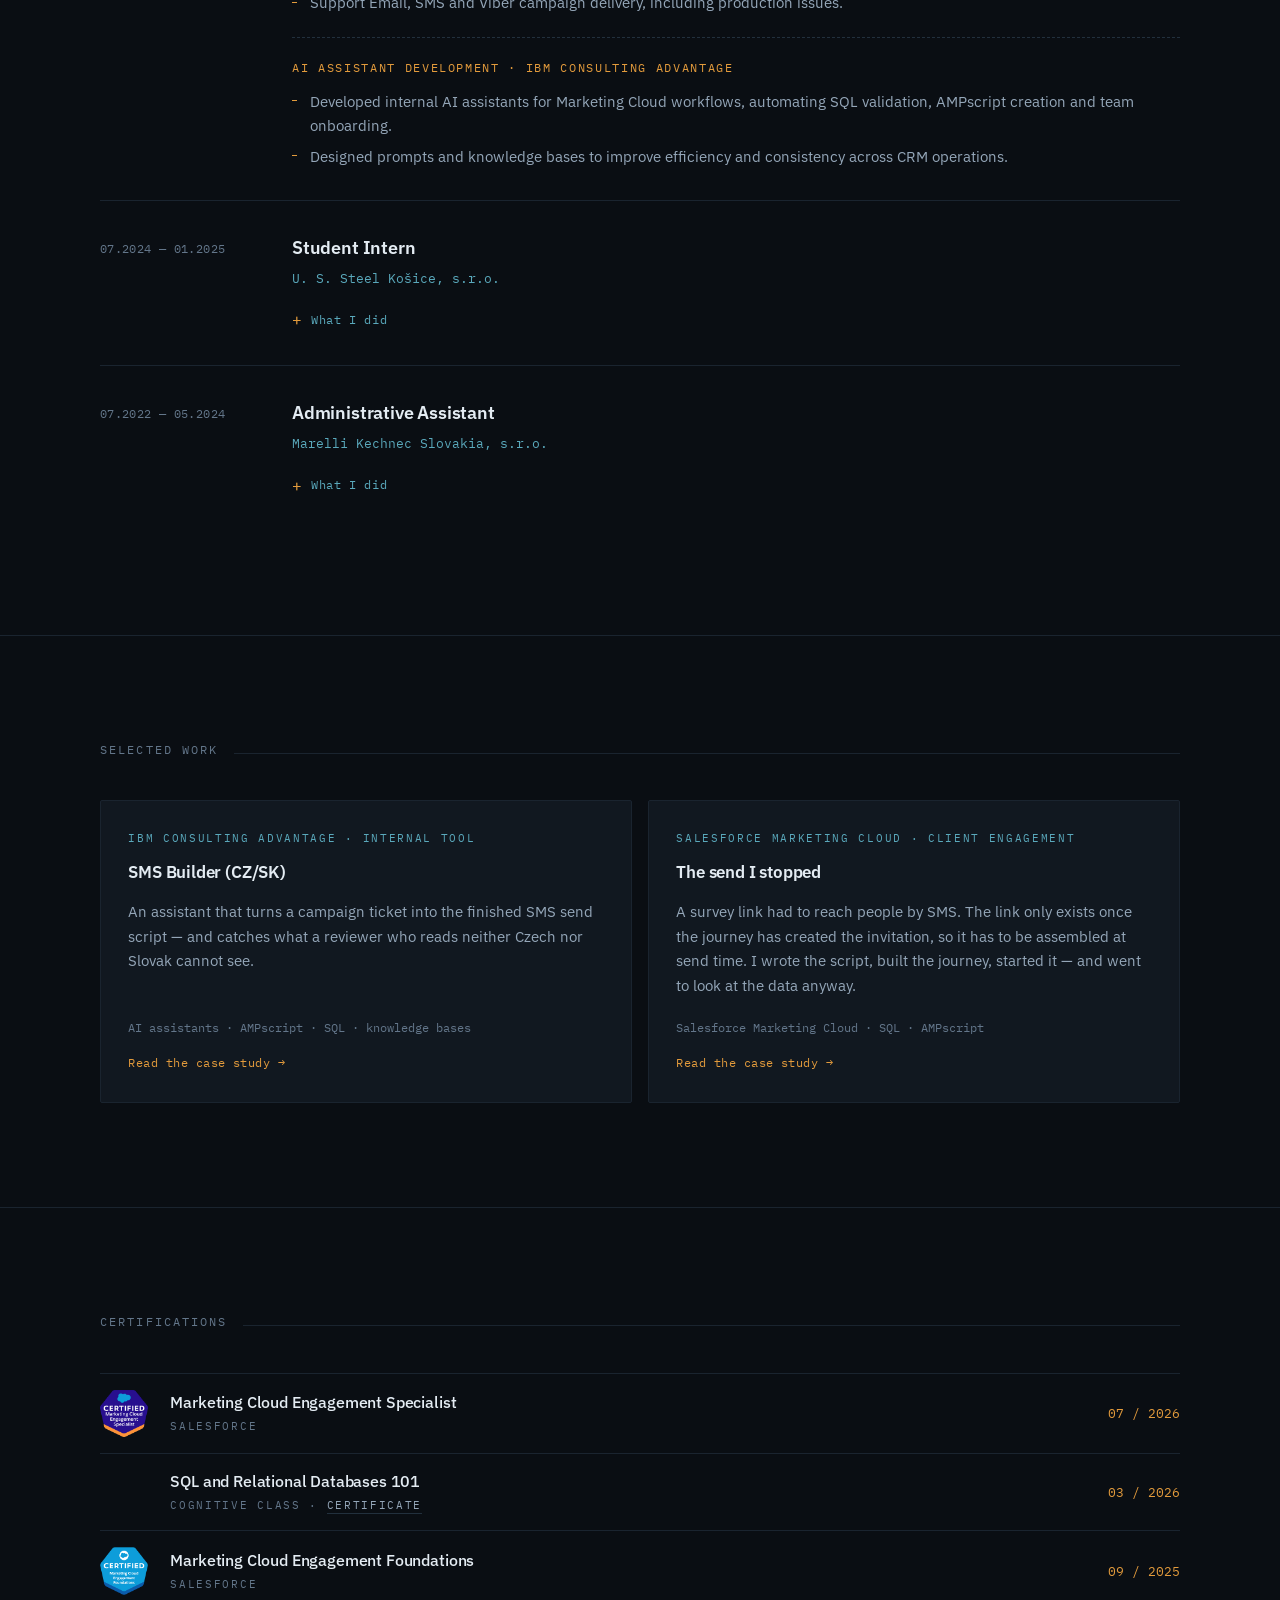
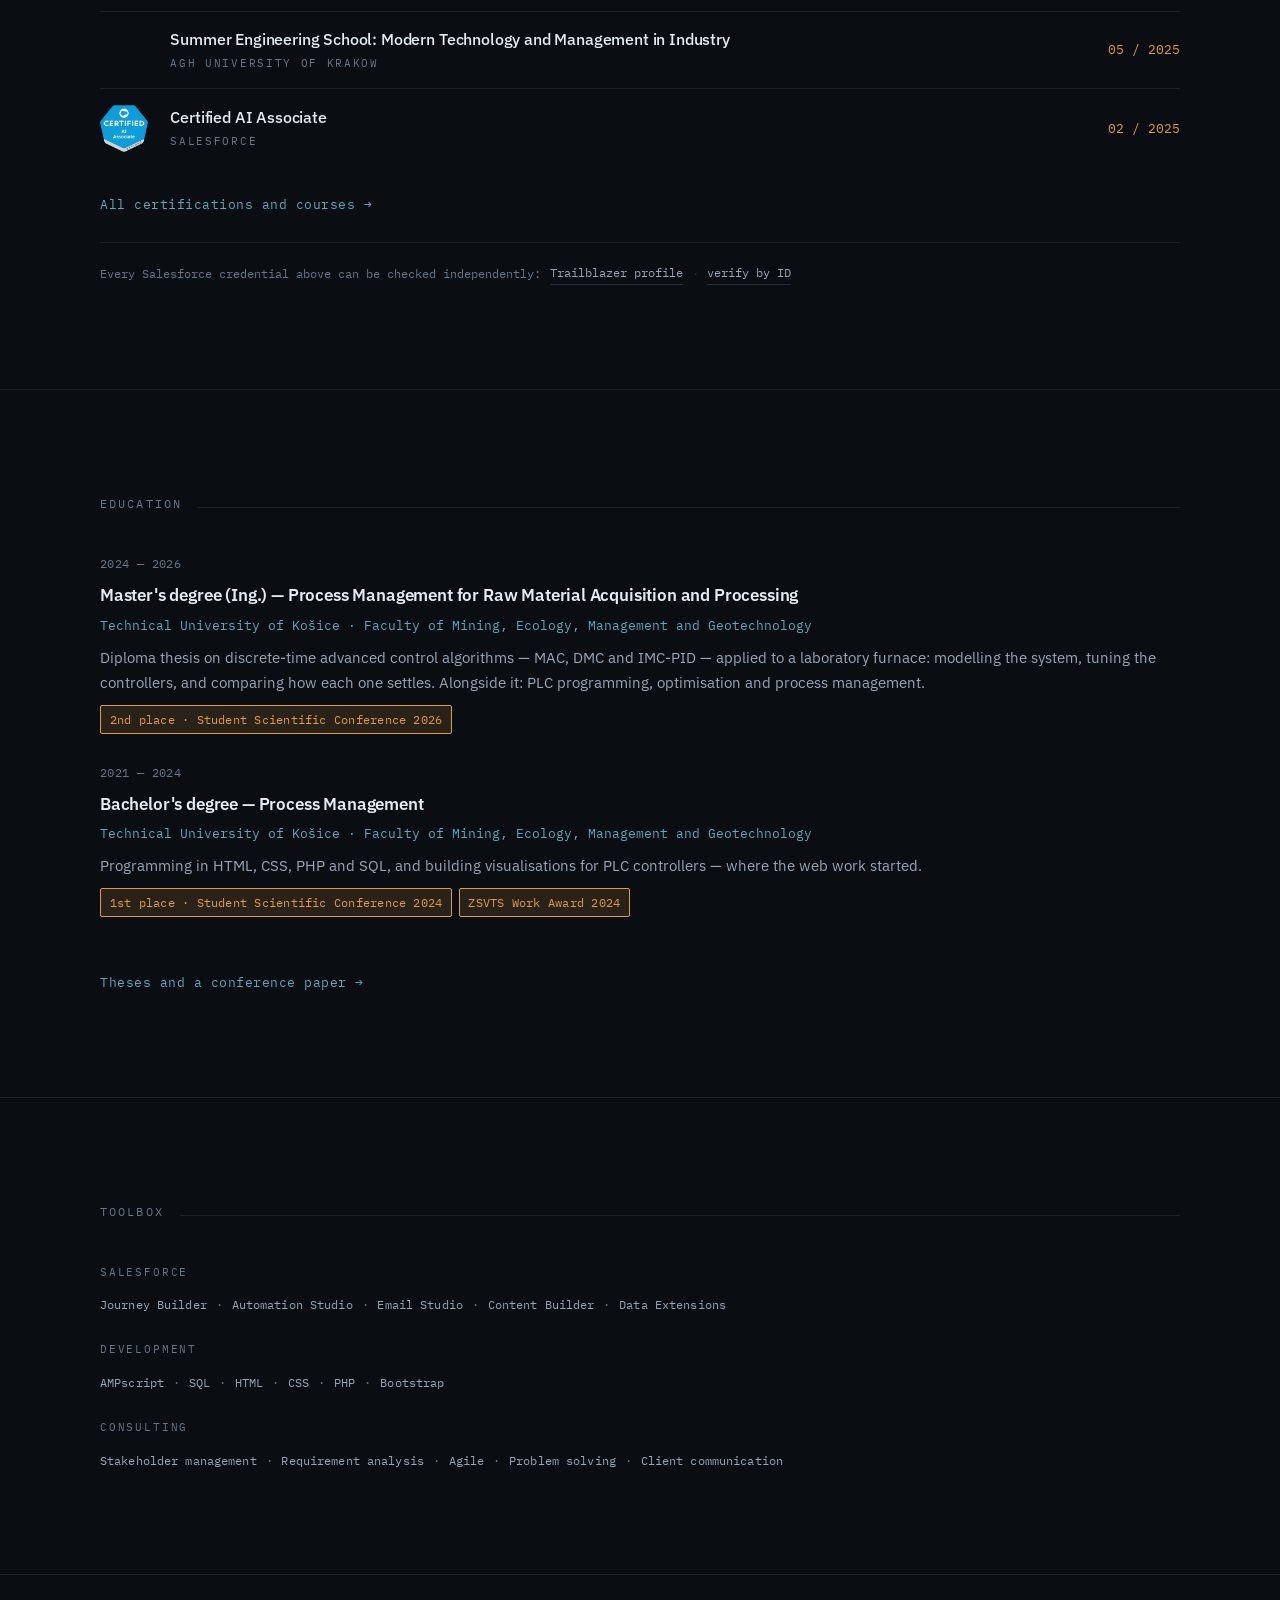
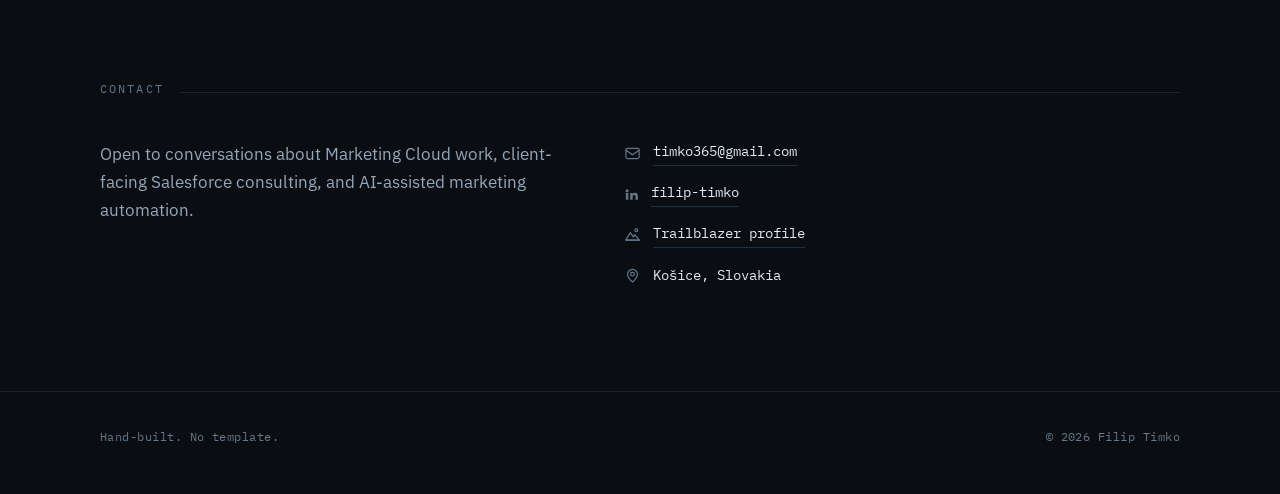
==== commit 90f198b3: "Update academic work Update academic work" ====
--- a/index.html
+++ b/index.html
@@ -344,8 +344,7 @@
       <div class="sec-head">
         <span class="sec-label" data-en="Education" data-sk="Vzdelanie">Education</span>
       </div>
-      <div class="edu-grid">
-        <div class="degrees">
+      <div class="degrees">
 
           <div class="degree">
             <span class="years">2024 — 2026</span>
@@ -368,17 +367,10 @@
             </div>
           </div>
 
-
-        </div>
-
-        <figure class="thesis-figure">
-          <svg class="thesis-curve" viewBox="0 0 320 140" aria-hidden="true">
-            <line class="axis" x1="0" y1="118" x2="320" y2="118"></line>
-            <line class="setpoint" x1="0" y1="40" x2="320" y2="40"></line>
-            <path class="curve" d="M 0,118 H 62 C 78,118 84,20 108,17 C 124,15 132,52 148,50 C 161,48 164,36 177,37 C 196,39 201,40 223,40 H 320"></path>
-          </svg>
-          <figcaption data-en="Step response of the laboratory furnace — the shape the diploma thesis was about." data-sk="Prechodová charakteristika laboratórnej pece — tvar, o ktorom bola diplomová práca.">Step response of the laboratory furnace.</figcaption>
-        </figure>
+        <p class="sec-more">
+          <a href="writing/" data-en="Theses and a conference paper →" data-sk="Záverečné práce a konferenčný článok →">Theses and a conference paper →</a>
+        </p>
+
       </div>
     </div>
   </section>
--- a/assets/css/style.css
+++ b/assets/css/style.css
@@ -221,17 +221,6 @@
     object-fit:cover;border:1px solid var(--line);
     box-shadow:0 0 0 5px var(--ring);
   }
-  .thesis-curve{display:block;width:100%;height:auto;margin:0;opacity:.75}
-  .thesis-curve .curve{
-    fill:none;stroke:var(--amber);stroke-width:1.8;
-    stroke-linecap:round;stroke-linejoin:round;
-    stroke-dasharray:640;stroke-dashoffset:640;
-    animation:draw 2.2s cubic-bezier(.6,.05,.2,1) .3s forwards;
-  }
-  .thesis-curve .setpoint{stroke:var(--teal);stroke-width:1;stroke-dasharray:4 6;opacity:.6}
-  .thesis-curve .axis{stroke:var(--line);stroke-width:1}
-  @keyframes draw{to{stroke-dashoffset:0}}
-
   .about-grid{
     display:grid;grid-template-columns:minmax(0,1.6fr) minmax(230px,1fr);
     gap:clamp(2rem,5vw,3.5rem);align-items:start;
@@ -399,6 +388,13 @@
   }
   .work-link:hover{border-bottom-color:var(--amber)}
 
+  /* A paper has six authors and two places to read it. */
+  .work .authors{
+    font-family:var(--mono);font-size:.76rem;line-height:1.7;color:var(--ink-faint);
+  }
+  .work .authors b{color:var(--ink);font-weight:500}
+  .pub-links{display:flex;flex-wrap:wrap;gap:.4rem 1.6rem;margin:.2rem 0 0}
+
   /* ---------- case study pages ---------- */
   .case-head{
     border-bottom:1px solid var(--line-soft);
@@ -459,6 +455,26 @@
   }
   .cert .issuer a:hover{color:var(--amber);border-color:var(--amber)}
 
+  /* The credentials page is the full list, so badges get more room there.
+     Square issuer marks are rounded slightly so they sit next to the
+     Salesforce hexagons without looking like pasted screenshots. */
+  .case-page .cert{grid-template-columns:64px 1fr auto}
+  .case-page .cert-badge{width:64px}
+  /* Square issuer marks get rounded corners; the Salesforce badges are
+     transparent hexagons and must stay untouched. */
+  .case-page img.cert-badge:not([src*="mc-engagement"]):not([src*="ai-associate"]){
+    border-radius:6px;
+  }
+
+  /* Three credentials exist only on paper and have no badge to show. Rather
+     than a blank gutter, they get a plain monogram — honest about what it is. */
+  .cert-badge.mono{
+    display:flex;align-items:center;justify-content:center;
+    width:64px;height:64px;border:1px solid var(--line);border-radius:6px;
+    font-family:var(--mono);font-size:.78rem;letter-spacing:.06em;
+    color:var(--ink-faint);background:var(--raised);
+  }
+
   .cert-verify{
     display:flex;flex-wrap:wrap;align-items:center;gap:.55rem;
     margin:1.7rem 0 0;padding-top:1.2rem;border-top:1px solid var(--line-soft);
@@ -473,7 +489,6 @@
   .cert-verify .sep{color:var(--line)}
 
   /* ---------- education ---------- */
-  .edu-grid{display:grid;grid-template-columns:1.35fr 1fr;gap:3rem}
   .degrees{display:flex;flex-direction:column;gap:1.8rem}
   .degree h3{margin:0;font-size:1.06rem;font-weight:600;letter-spacing:-.01em}
   .degree .org{font-family:var(--mono);font-size:.8rem;color:var(--teal);margin:.3rem 0 .55rem}
@@ -487,14 +502,6 @@
     font-family:var(--mono);font-size:.72rem;letter-spacing:.02em;
     border:1px solid var(--amber);color:var(--amber);
     background:var(--amber-soft);border-radius:2px;padding:.25rem .55rem;
-  }
-  .thesis-figure{
-    margin:0;align-self:start;
-    border-left:2px solid var(--line);padding-left:1.4rem;
-  }
-  .thesis-figure figcaption{
-    margin-top:.9rem;color:var(--ink-faint);
-    font-family:var(--mono);font-size:.73rem;line-height:1.6;
   }
 
   /* ---------- chips ---------- */
@@ -554,12 +561,10 @@
 
   @media (max-width:760px){
     .job{grid-template-columns:1fr;gap:.7rem}
-    .edu-grid{grid-template-columns:1fr;gap:2.2rem}
     body{font-size:16px}
   }
 
   @media (prefers-reduced-motion:reduce){
     html{scroll-behavior:auto}
-    .thesis-curve .curve{animation:none;stroke-dashoffset:0}
     *{transition:none !important}
   }
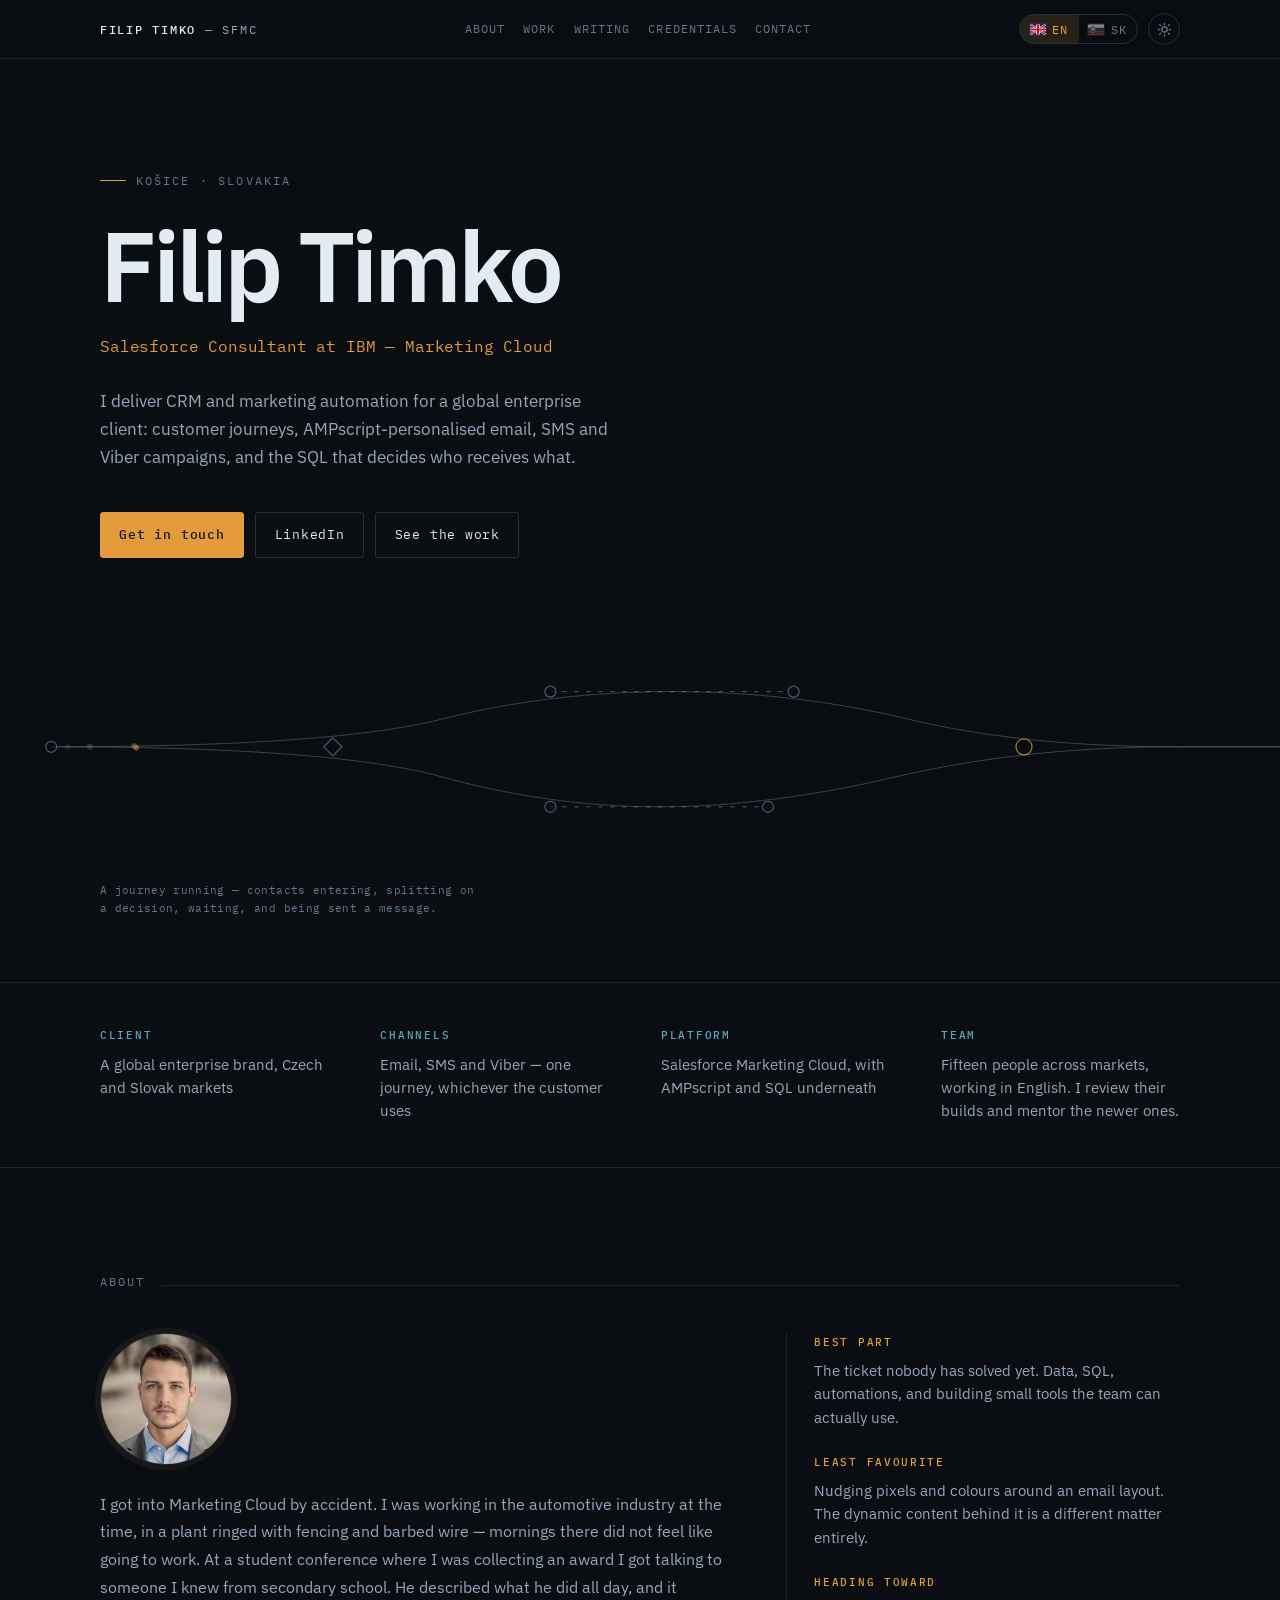
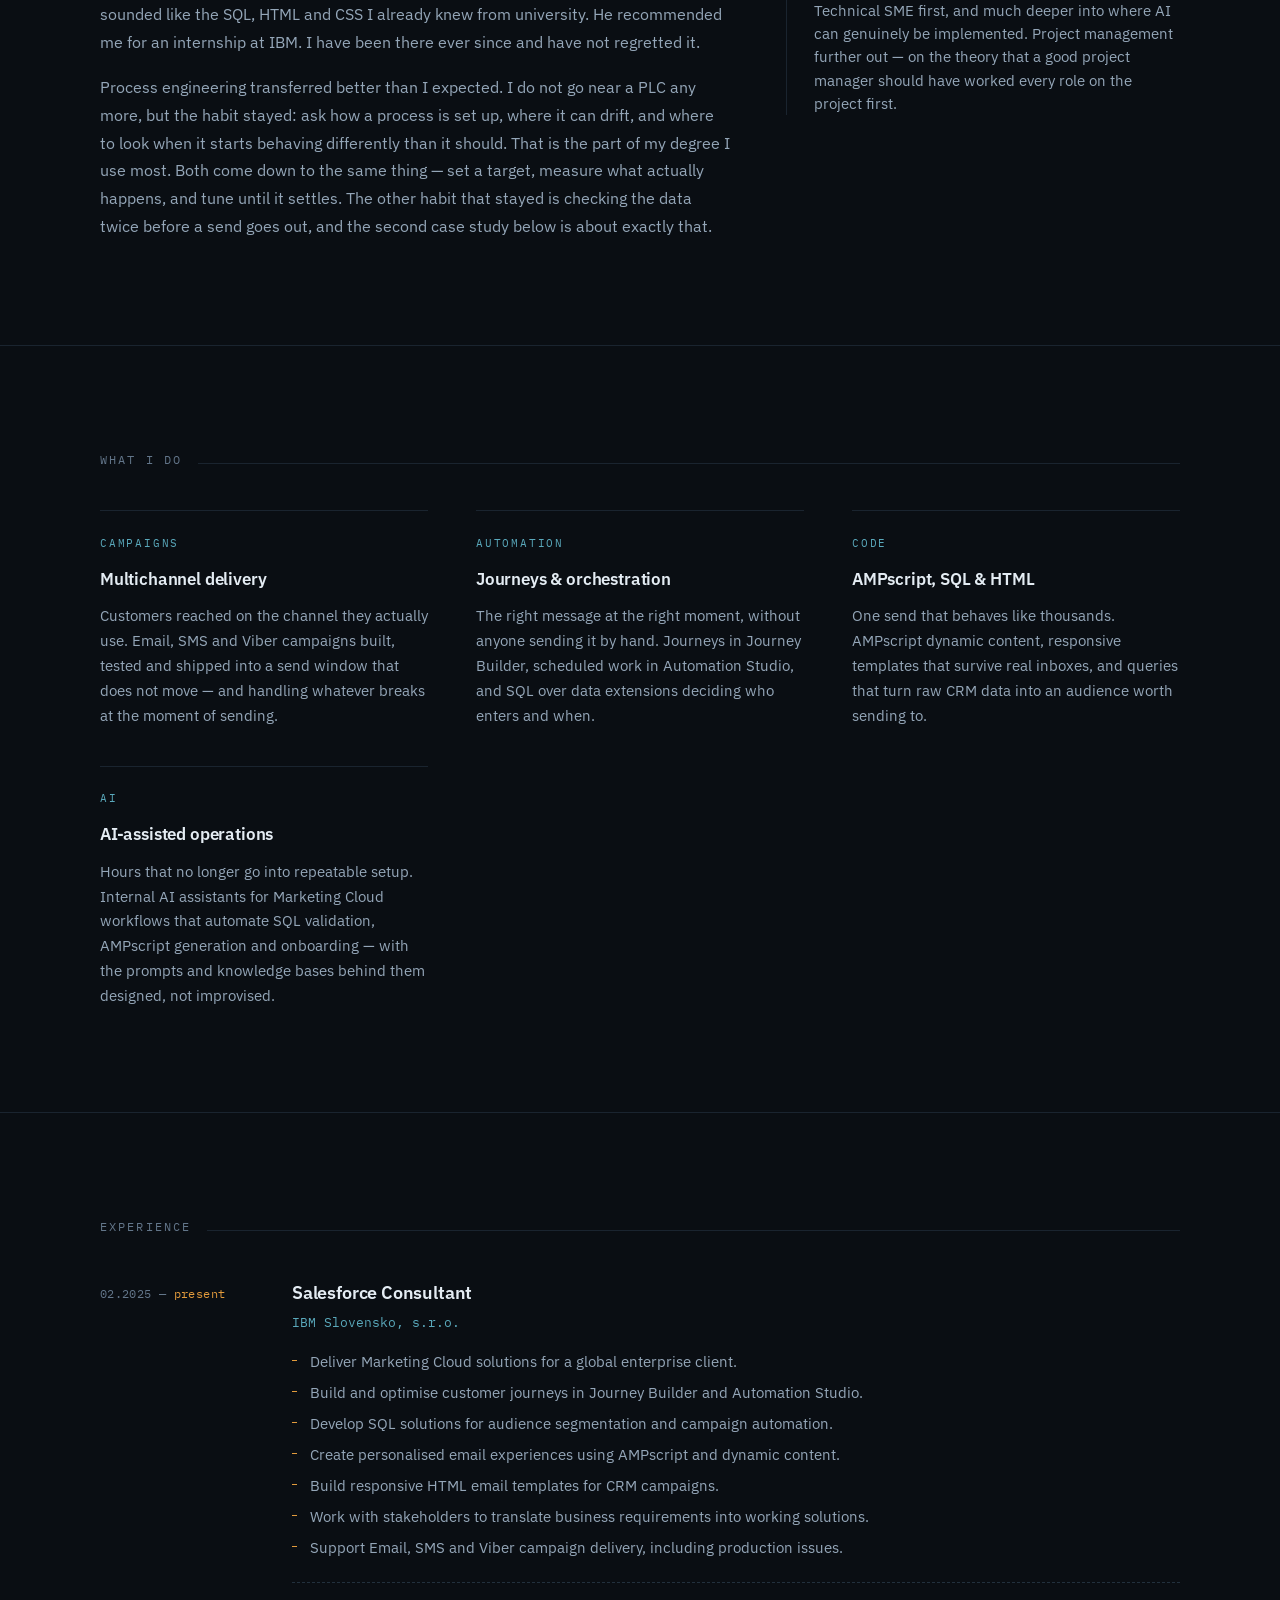
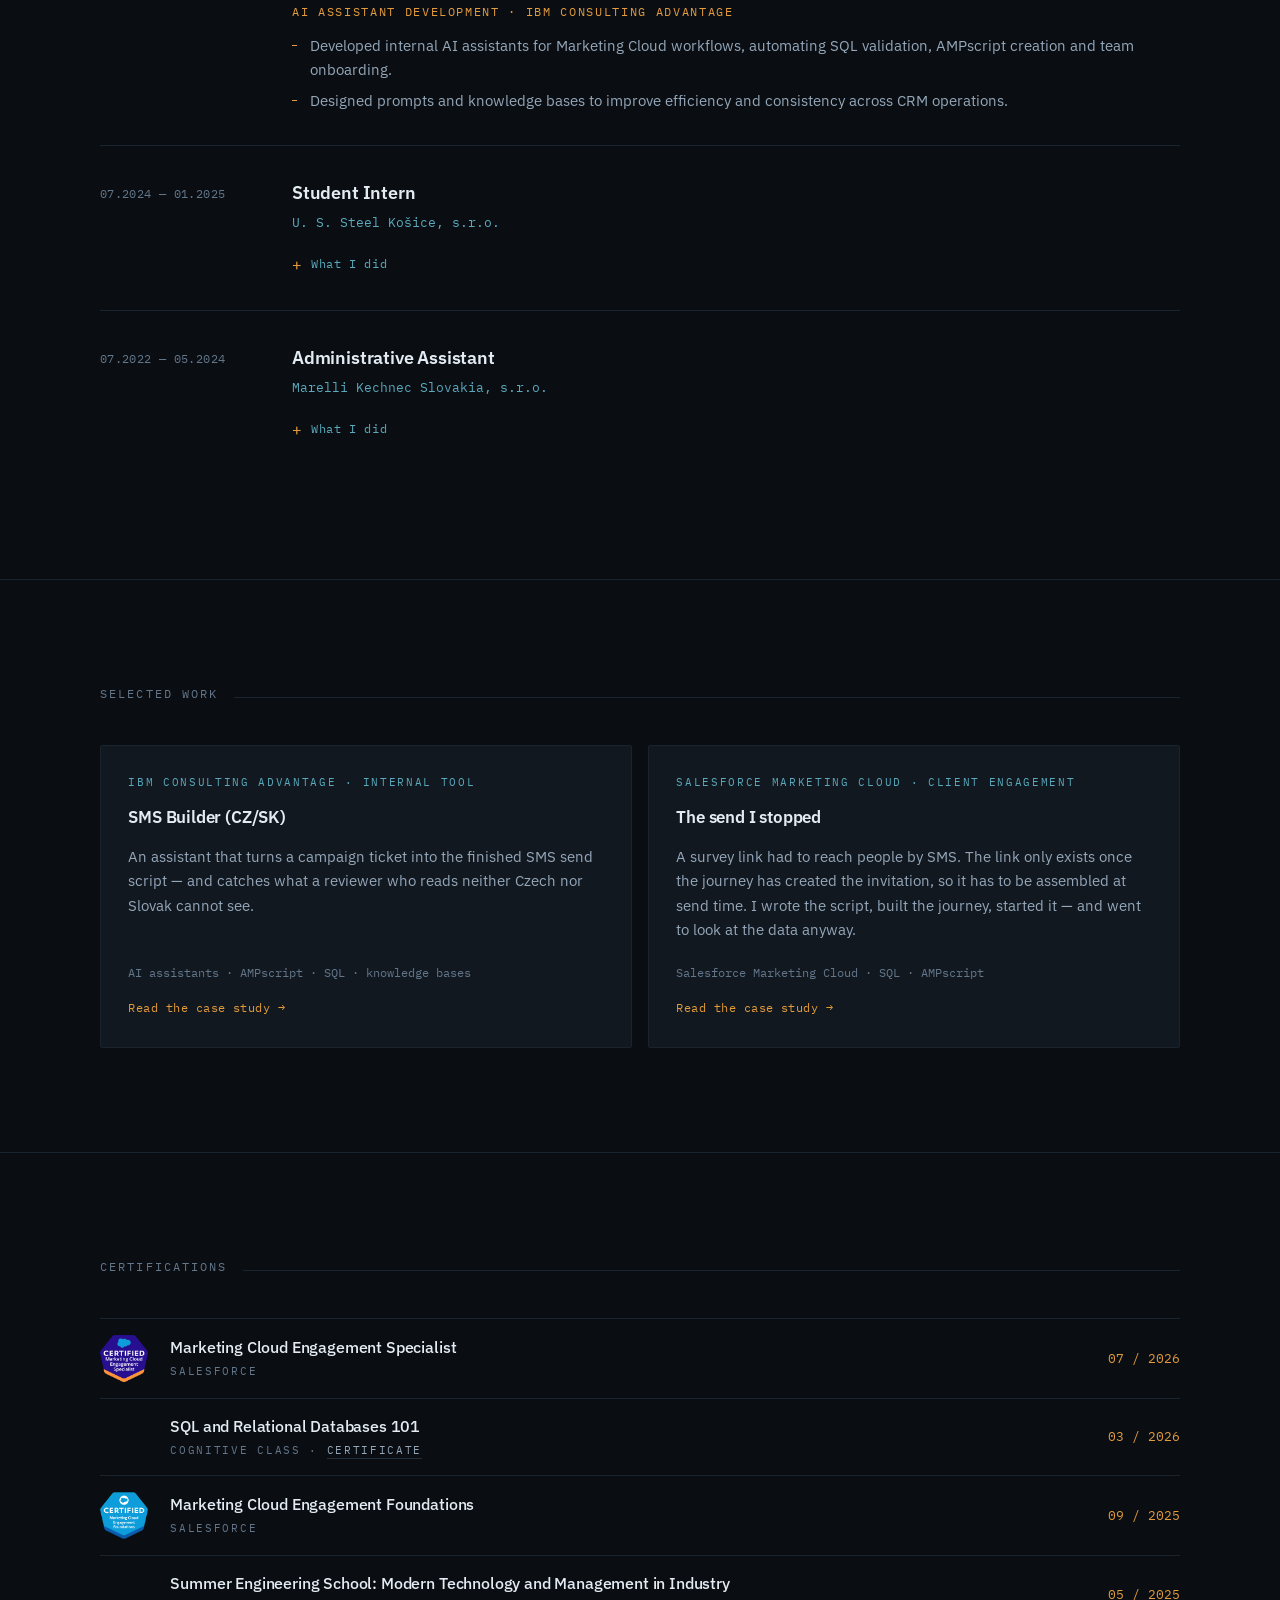
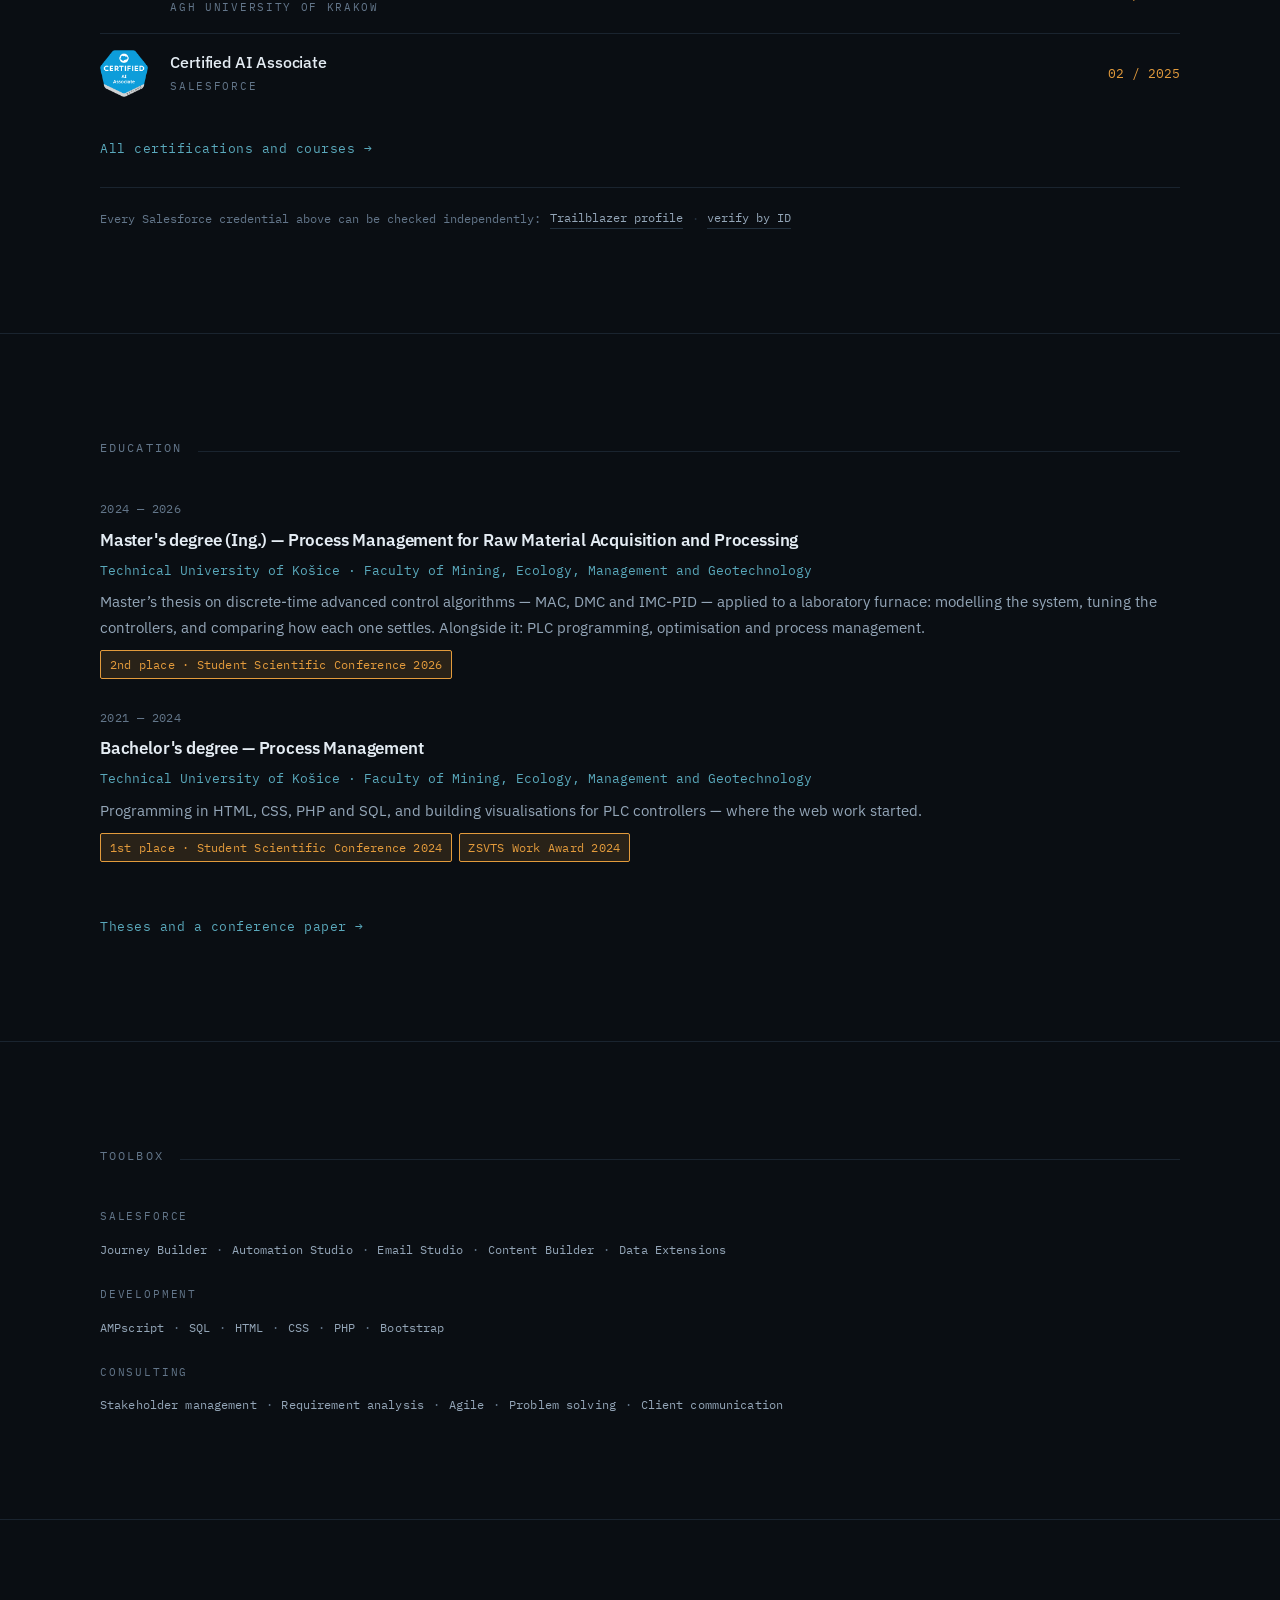
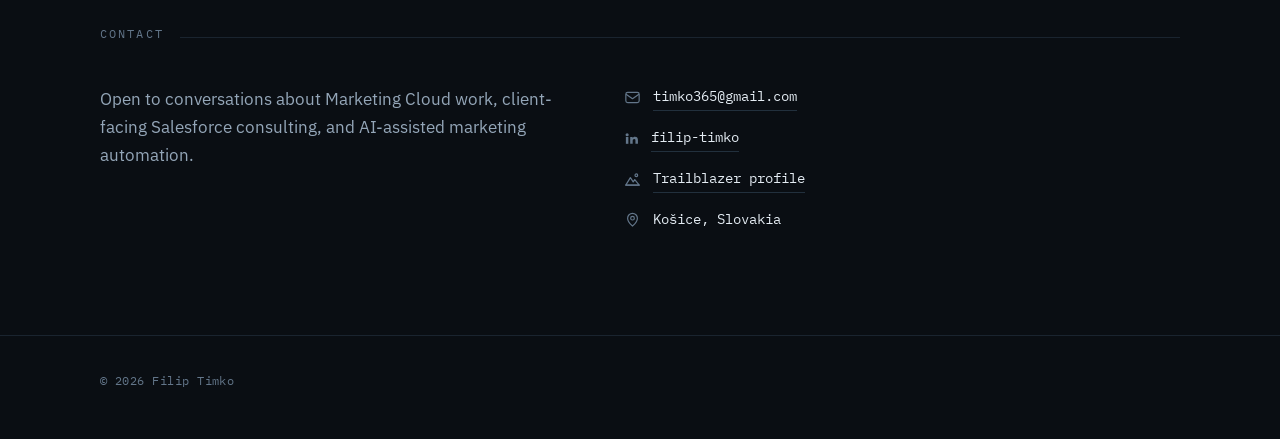
==== commit 3ba756c8: "Text and footer adjustment Text and footer adjustment" ====
--- a/index.html
+++ b/index.html
@@ -111,7 +111,7 @@
       <canvas id="journey" class="journey" aria-hidden="true"></canvas>
     </div>
     <div class="wrap">
-      <p class="journey-caption" data-en="A journey running — contacts entering, splitting on a decision, waiting, and being sent to." data-sk="Bežiaci journey — kontakty vstupujú, delia sa na rozhodovacom bode, čakajú a odchádza im správa.">A journey running.</p>
+      <p class="journey-caption" data-en="A journey running — contacts entering, splitting on a decision, waiting, and being sent a message." data-sk="Bežiaci journey — kontakty vstupujú, delia sa na rozhodovacom bode, čakajú a odchádza im správa.">A journey running.</p>
     </div>
   </div>
 
@@ -145,21 +145,21 @@
       <div class="about-grid">
         <div class="about-text">
           <figure class="about-photo"><img src="assets/img/filip.jpg" alt="Filip Timko" width="132" height="132"></figure>
-          <p data-en="I got into Marketing Cloud by accident. I was working in automotive at the time, in a plant ringed with fencing and barbed wire — it felt less like going to work than like reporting to prison. At a student conference where I picked up an award I got talking to someone I knew from secondary school; he described what he did all day, it lined up with the SQL, HTML and CSS I already had from university, and he put in a referral for an internship at IBM. I have been there ever since and have not regretted it once." data-sk="K Marketing Cloudu som sa dostal náhodou. Vtedy som robil v automotive, v závode obohnanom plotom a ostnatým drôtom — nepripadalo mi to ako chodiť do práce, skôr ako nastupovať do väzenia. Na študentskej konferencii, kde som si prevzal ocenenie, som sa dal do reči so známym zo strednej; opísal mi, čo celý deň robí, sadlo to na SQL, HTML a CSS, ktoré som mal zo školy, a dal na mňa referral na stáž v IBM. Som tam dodnes a ani raz som to neoľutoval.">I got into Marketing Cloud by accident.</p>
-          <p data-en="Process engineering transferred better than I expected. I do not go near a PLC any more, but the habit of asking how a process is set up, where it can drift and where to look when it misbehaves came with me — and it is the part of my degree I use most. Both are feedback loops: set a target, measure what actually happens, tune until it settles — without overshooting into the customer&#8217;s inbox. The other thing I brought is a low tolerance for things going wrong at the client: so far nothing I have delivered has broken there, and the second case study below is a fair picture of what keeping that record actually looks like." data-sk="Riadenie procesov sa prenieslo lepšie, než som čakal. K PLC sa už nedostanem, ale zvyk pýtať sa, ako je proces nastavený, kde môže ujsť a kde hľadať, keď sa správa divne, mi zostal — a je to tá časť školy, ktorú využívam najviac. Oboje sú spätnoväzbové slučky: nastavíš cieľ, meriaš, čo sa naozaj deje, a ladíš, kým sa to neustáli — bez prekmitu do zákazníkovej schránky. Druhá vec, ktorú som si priniesol, je nízka tolerancia voči tomu, aby sa u klienta niečo pokazilo: zatiaľ mi tam nespadlo nič, čo som dodal, a druhá prípadovka nižšie je poctivý obraz toho, ako sa taká bilancia naozaj udržiava.">Process engineering transferred better than I expected.</p>
+          <p data-en="I got into Marketing Cloud by accident. I was working in the automotive industry at the time, in a plant ringed with fencing and barbed wire — mornings there did not feel like going to work. At a student conference where I was collecting an award I got talking to someone I knew from secondary school. He described what he did all day, and it sounded like the SQL, HTML and CSS I already knew from university. He recommended me for an internship at IBM. I have been there ever since and have not regretted it." data-sk="K Marketing Cloudu som sa dostal náhodou. Robil som vtedy v automobilovom priemysle, v závode obohnanom plotom s ostnatým drôtom — ráno som tam nechodil ako do práce. Na študentskej konferencii, kde som preberal ocenenie, som sa dal do reči so známym zo strednej. Opísal mi, čo celé dni robí, a znelo to ako SQL, HTML a CSS, ktoré som už zo školy vedel. Dal na mňa odporúčanie na stáž v IBM. Som tam dodnes a zatiaľ som to neoľutoval.">I got into Marketing Cloud by accident.</p>
+          <p data-en="Process engineering transferred better than I expected. I do not go near a PLC any more, but the habit stayed: ask how a process is set up, where it can drift, and where to look when it starts behaving differently than it should. That is the part of my degree I use most. Both come down to the same thing — set a target, measure what actually happens, and tune until it settles. The other habit that stayed is checking the data twice before a send goes out, and the second case study below is about exactly that." data-sk="Riadenie procesov sa prenieslo lepšie, než som čakal. K PLC sa už síce nedostanem, ale zostal mi zvyk pýtať sa, ako je proces nastavený, kde sa môže vychýliť a kde hľadať, keď sa začne správať inak, než má. To je časť školy, ktorú využívam najviac. V oboch prípadoch ide o to isté: nastavíš cieľ, meriaš, čo sa naozaj deje, a ladíš, kým sa to neustáli. Rovnako mi zostalo, že si radšej dvakrát overím dáta, než niečo odošlem — a druhá prípadovka nižšie je presne o takom prípade.">Process engineering transferred better than I expected.</p>
         </div>
         <div class="about-side">
           <div>
-            <h3 data-en="Best part" data-sk="Najradšej">Best part</h3>
-            <p data-en="The ticket nobody has solved yet. Data, SQL, automations, and building small tools the team can actually use." data-sk="Ticket, ktorý ešte nikto neriešil. Dáta, SQL, automatizácie a malé nástroje, ktoré tím reálne použije.">The ticket nobody has solved yet. Data, SQL, automations, and building small tools the team can actually use.</p>
-          </div>
-          <div>
-            <h3 data-en="Least favourite" data-sk="Najmenej rád">Least favourite</h3>
-            <p data-en="Nudging pixels and colours around an email layout. The dynamic content behind it is a different matter entirely." data-sk="Posúvanie pixelov a farieb v e-mailovom layoute. Dynamický obsah za tým je úplne iná vec.">Nudging pixels and colours around an email layout. The dynamic content behind it is a different matter entirely.</p>
-          </div>
-          <div>
-            <h3 data-en="Heading toward" data-sk="Smerujem k">Heading toward</h3>
-            <p data-en="Technical SME first, and much deeper into where AI can genuinely be implemented. Project management further out — on the theory that a good project manager should have worked every role on the project first." data-sk="Najprv Technical SME a oveľa hlbšie do toho, kde sa AI dá reálne nasadiť. Projektový manažment neskôr — s tým, že dobrý projektový manažér by si mal na projekte prejsť každou pozíciou.">Technical SME first, and much deeper into where AI can genuinely be implemented.</p>
+            <h3 data-en="Best part" data-sk="Čo ma baví">Best part</h3>
+            <p data-en="The ticket nobody has solved yet. Data, SQL, automations, and building small tools the team can actually use." data-sk="Ticket, ktorý ešte nikto neriešil. Dáta, SQL, automatizácie a malé nástroje, ktoré tím naozaj používa.">The ticket nobody has solved yet. Data, SQL, automations, and building small tools the team can actually use.</p>
+          </div>
+          <div>
+            <h3 data-en="Least favourite" data-sk="Čo ma baví najmenej">Least favourite</h3>
+            <p data-en="Nudging pixels and colours around an email layout. The dynamic content behind it is a different matter entirely." data-sk="Posúvanie pixelov a farieb v šablóne e-mailu. Dynamický obsah za ním je úplne iná vec.">Nudging pixels and colours around an email layout. The dynamic content behind it is a different matter entirely.</p>
+          </div>
+          <div>
+            <h3 data-en="Heading toward" data-sk="Kam smerujem">Heading toward</h3>
+            <p data-en="Technical SME first, and much deeper into where AI can genuinely be implemented. Project management further out — on the theory that a good project manager should have worked every role on the project first." data-sk="Najprv Technical SME a oveľa hlbšie do toho, kde sa AI dá naozaj použiť. Projektový manažment až potom — dobrý projektový manažér by si mal podľa mňa najskôr prejsť každou pozíciou na projekte.">Technical SME first, and much deeper into where AI can genuinely be implemented.</p>
           </div>
         </div>
       </div>
@@ -175,7 +175,7 @@
         <div class="cell">
           <span class="tag">Campaigns</span>
           <h3 data-en="Multichannel delivery" data-sk="Multikanálový delivery">Multichannel delivery</h3>
-          <p data-en="Customers reached on the channel they actually use. Email, SMS and Viber campaigns built, tested and shipped into a send window that does not move — including whatever breaks at the moment of sending." data-sk="Zákazník oslovený na kanáli, ktorý naozaj používa. E-mailové, SMS a Viber kampane pripravené, otestované a nasadené do termínu, ktorý sa neposúva — vrátane toho, čo sa pokazí v momente odosielania.">Email, SMS and Viber campaigns for a global enterprise client — build, QA, production delivery, and handling what breaks at send time.</p>
+          <p data-en="Customers reached on the channel they actually use. Email, SMS and Viber campaigns built, tested and shipped into a send window that does not move — and handling whatever breaks at the moment of sending." data-sk="Zákazník oslovený na kanáli, ktorý naozaj používa. E-mailové, SMS a Viber kampane pripravené, otestované a nasadené do termínu, ktorý sa neposúva — vrátane toho, čo sa pokazí v momente odosielania.">Email, SMS and Viber campaigns for a global enterprise client — build, QA, production delivery, and handling what breaks at send time.</p>
         </div>
         <div class="cell">
           <span class="tag">Automation</span>
@@ -190,7 +190,7 @@
         <div class="cell">
           <span class="tag">AI</span>
           <h3 data-en="AI-assisted operations" data-sk="Operatíva s podporou AI">AI-assisted operations</h3>
-          <p data-en="Hours that stop going into repeatable setup. Internal AI assistants for Marketing Cloud workflows that automate SQL validation, AMPscript generation and onboarding — with the prompts and knowledge bases behind them designed, not improvised." data-sk="Hodiny, ktoré prestanú padať do opakovaného nastavovania. Interní AI asistenti pre Marketing Cloud workflow automatizujú validáciu SQL, generovanie AMPscriptu a onboarding — s promptami a knowledge bázami, ktoré sú navrhnuté, nie improvizované.">Internal AI assistants for Marketing Cloud workflows — automating SQL validation, AMPscript generation and team onboarding, with designed prompts and knowledge bases behind them.</p>
+          <p data-en="Hours that no longer go into repeatable setup. Internal AI assistants for Marketing Cloud workflows that automate SQL validation, AMPscript generation and onboarding — with the prompts and knowledge bases behind them designed, not improvised." data-sk="Hodiny, ktoré už nepadnú do opakovaného nastavovania. Interní AI asistenti pre Marketing Cloud workflow automatizujú validáciu SQL, generovanie AMPscriptu a onboarding — s promptami a knowledge bázami, ktoré sú navrhnuté, nie improvizované.">Internal AI assistants for Marketing Cloud workflows — automating SQL validation, AMPscript generation and team onboarding, with designed prompts and knowledge bases behind them.</p>
         </div>
       </div>
     </div>
@@ -350,7 +350,7 @@
             <span class="years">2024 — 2026</span>
             <h3 data-en="Master's degree (Ing.) — Process Management for Raw Material Acquisition and Processing" data-sk="Inžinierske štúdium (Ing.) — Riadenie procesov získavania a spracovania surovín">Master's degree (Ing.) — Process Management for Raw Material Acquisition and Processing</h3>
             <p class="org" data-en="Technical University of Košice · Faculty of Mining, Ecology, Management and Geotechnology" data-sk="Technická univerzita v Košiciach · Fakulta baníctva, ekológie, riadenia a geotechnológií">Technical University of Košice · Faculty of Mining, Ecology, Management and Geotechnology</p>
-            <p class="field" data-en="Diploma thesis on discrete-time advanced control algorithms — MAC, DMC and IMC-PID — applied to a laboratory furnace: modelling the system, tuning the controllers, and comparing how each one settles. Alongside it: PLC programming, optimisation and process management." data-sk="Diplomová práca o diskrétnych pokročilých algoritmoch riadenia — MAC, DMC a IMC-PID — aplikovaných na laboratórnu pec: modelovanie sústavy, ladenie regulátorov a porovnanie ich ustaľovania. Popri tom: programovanie PLC, optimalizácia a riadenie procesov.">Diploma thesis on discrete-time advanced control algorithms — MAC, DMC and IMC-PID — applied to a laboratory furnace: modelling the system, tuning the controllers, and comparing how each one settles. Alongside it: PLC programming, optimisation and process management.</p>
+            <p class="field" data-en="Master&#8217;s thesis on discrete-time advanced control algorithms — MAC, DMC and IMC-PID — applied to a laboratory furnace: modelling the system, tuning the controllers, and comparing how each one settles. Alongside it: PLC programming, optimisation and process management." data-sk="Diplomová práca o diskrétnych pokročilých algoritmoch riadenia — MAC, DMC a IMC-PID — aplikovaných na laboratórnu pec: modelovanie sústavy, ladenie regulátorov a porovnanie ich ustaľovania. Popri tom: programovanie PLC, optimalizácia a riadenie procesov.">Master&#8217;s thesis on discrete-time advanced control algorithms — MAC, DMC and IMC-PID — applied to a laboratory furnace: modelling the system, tuning the controllers, and comparing how each one settles. Alongside it: PLC programming, optimisation and process management.</p>
             <div class="awards">
               <span class="award" data-en="2nd place · Student Scientific Conference 2026" data-sk="2. miesto · ŠVOČ 2026">2nd place · Student Scientific Conference 2026</span>
             </div>
@@ -465,7 +465,6 @@
 
   <footer>
     <div class="wrap">
-      <span data-en="Hand-built. No template." data-sk="Postavené ručne. Bez šablóny.">Hand-built. No template.</span>
       <span>© <span id="yr">2026</span> Filip Timko</span>
     </div>
   </footer>
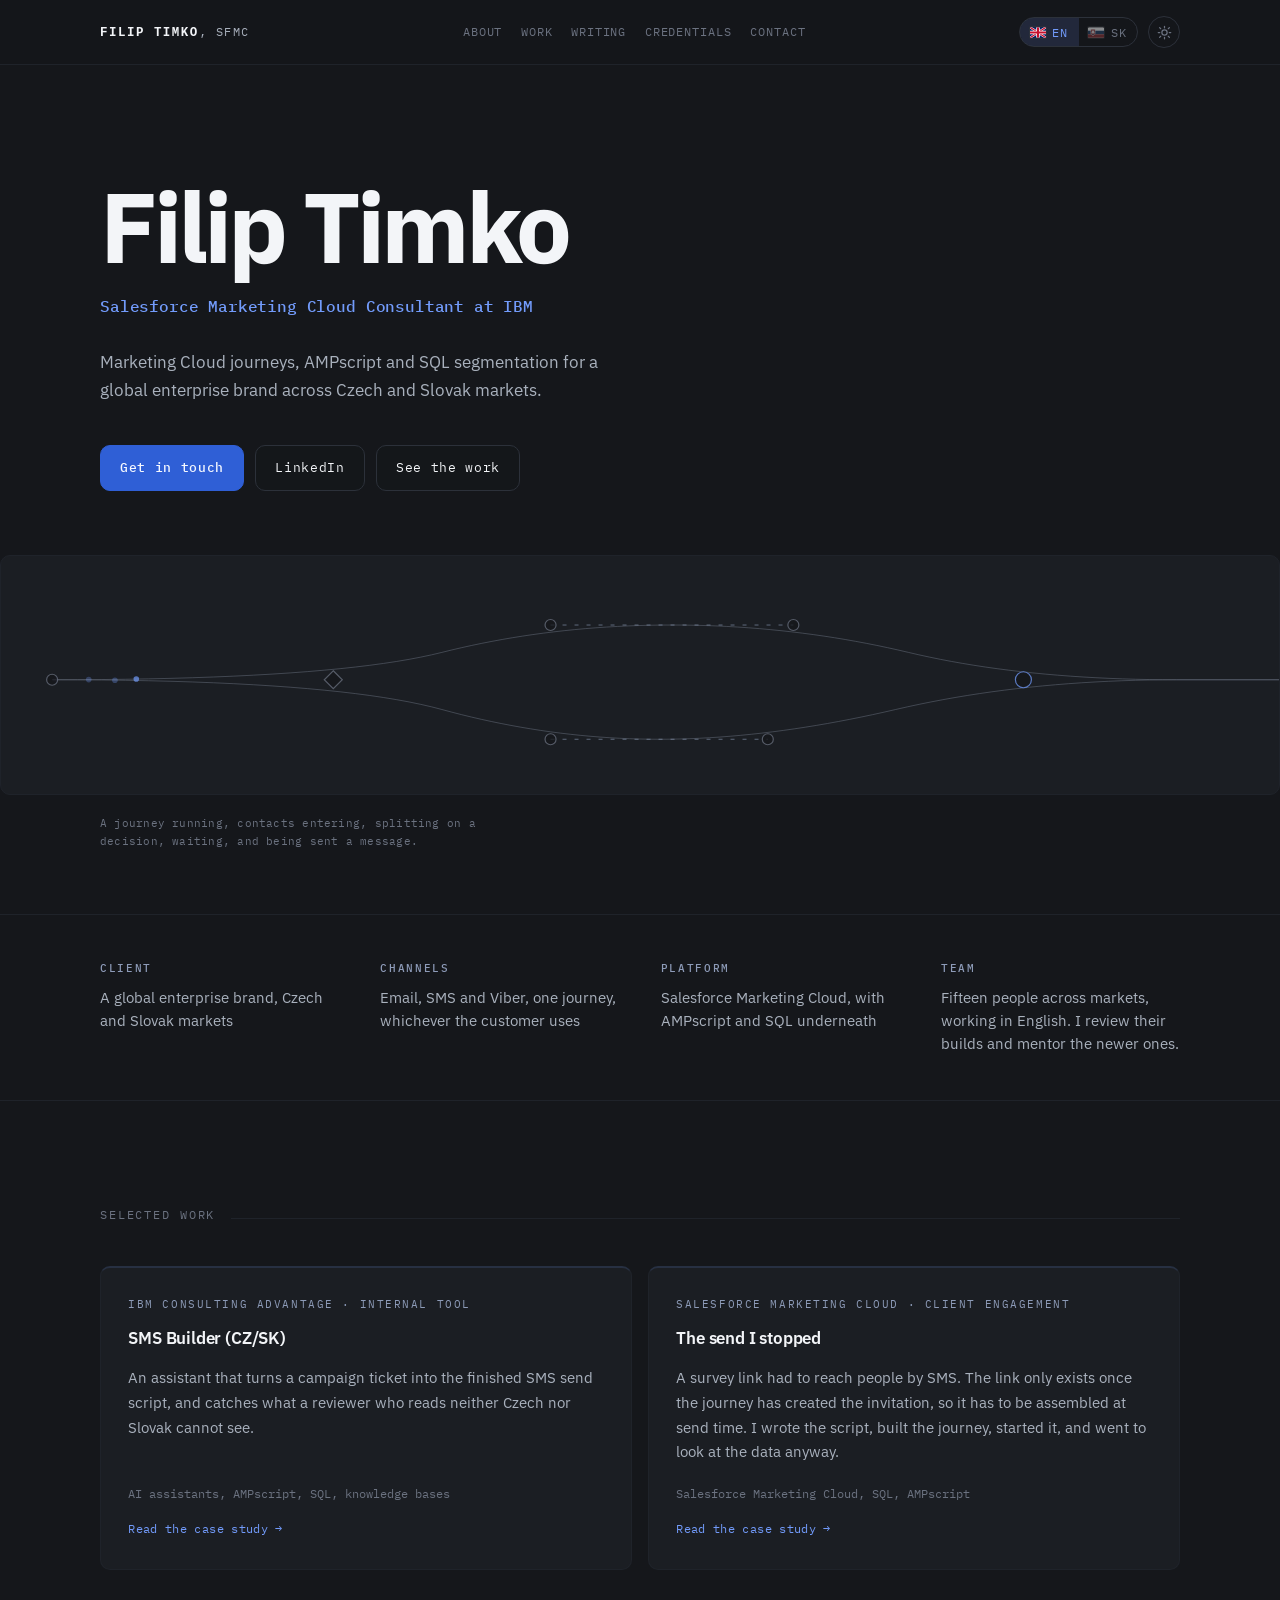
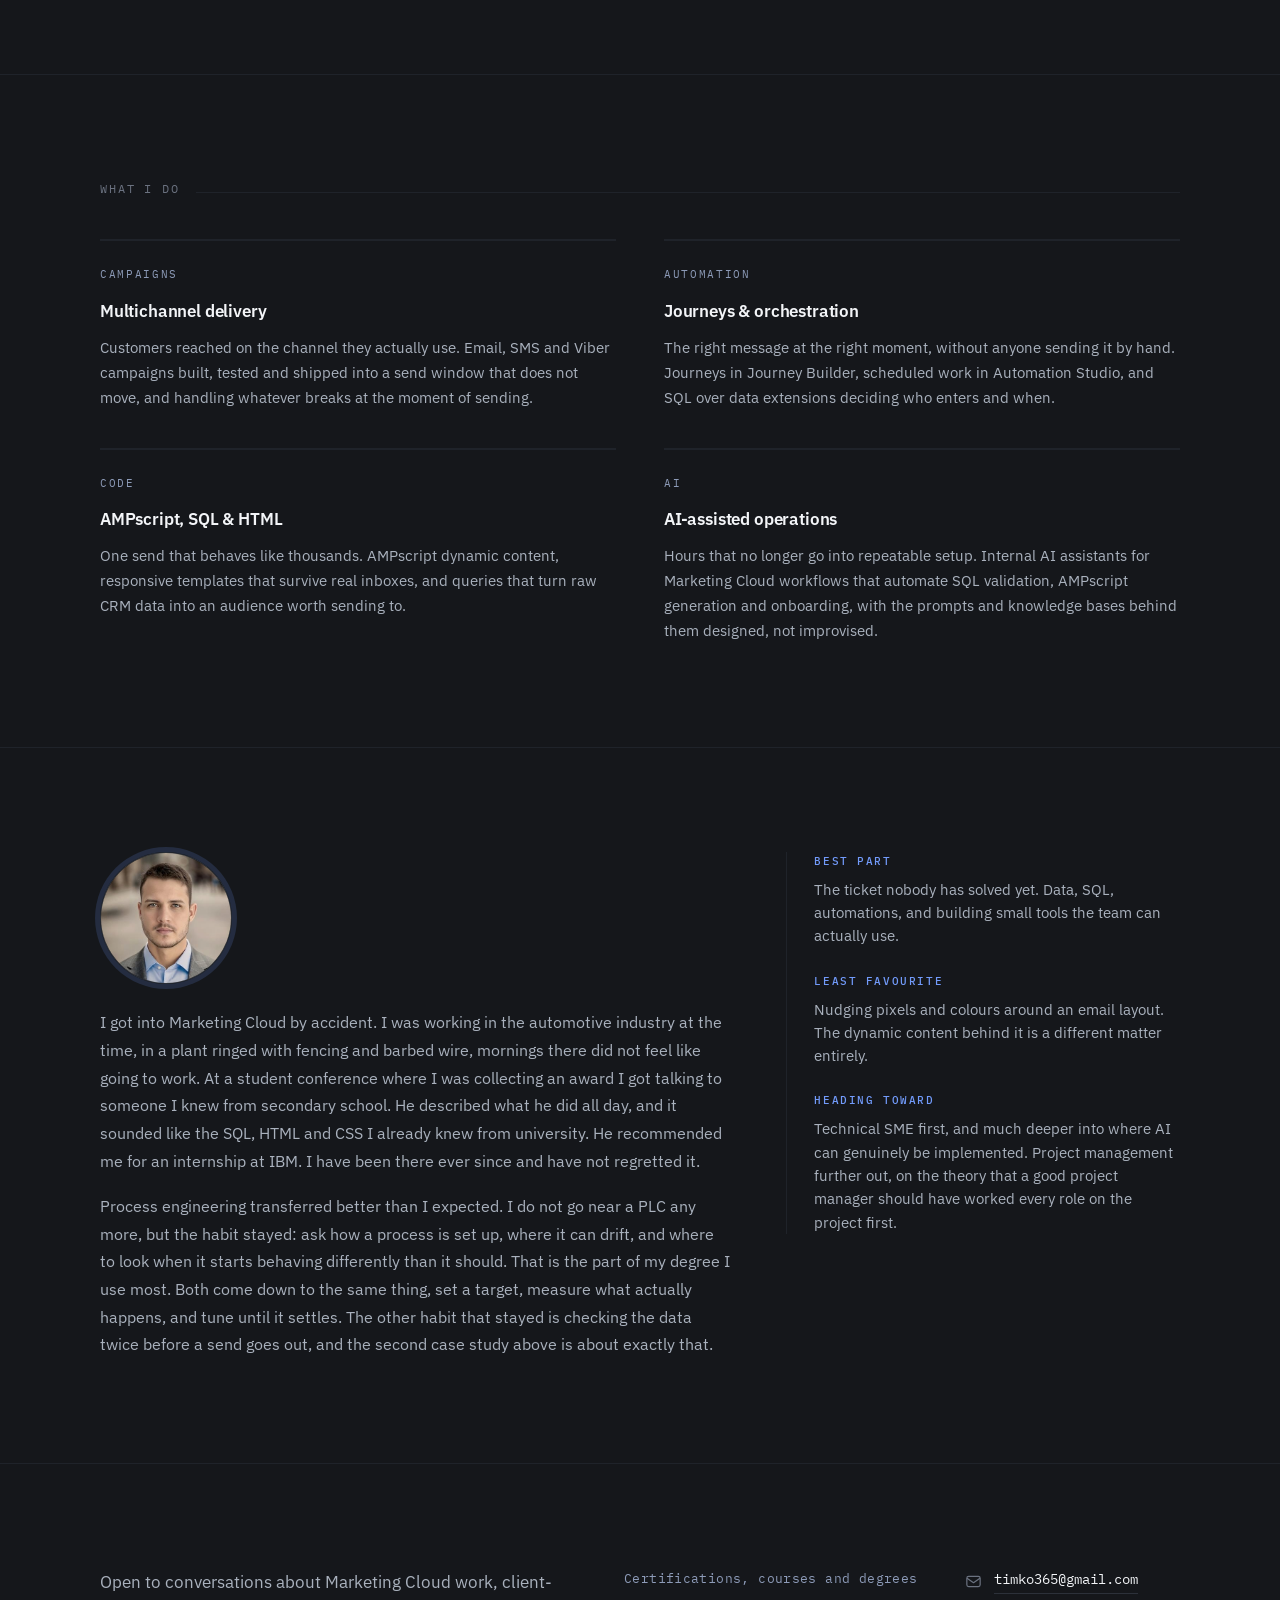
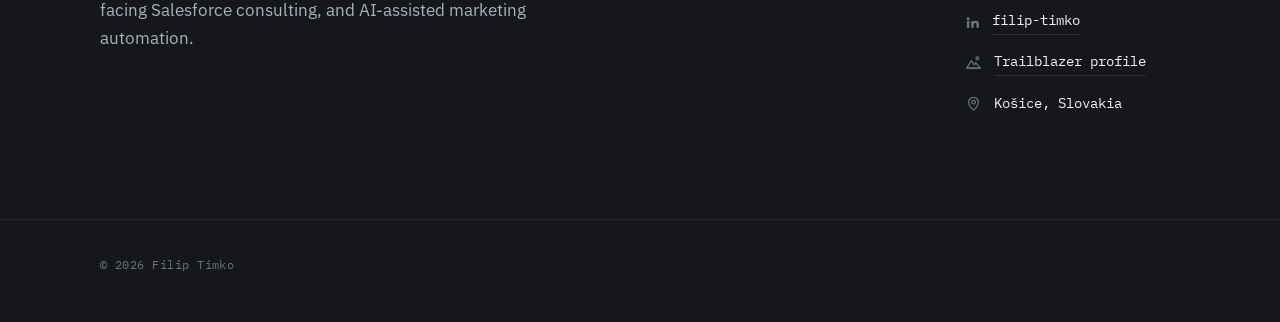
==== commit a5458497: "Design rework Design rework" ====
--- a/index.html
+++ b/index.html
@@ -15,9 +15,9 @@
 <meta property="og:image:type" content="image/png">
 <meta property="og:image:width" content="1200">
 <meta property="og:image:height" content="630">
-<meta property="og:image:alt" content="Filip Timko — Salesforce Consultant at IBM, Marketing Cloud">
+<meta property="og:image:alt" content="Filip Timko, Salesforce Consultant at IBM, Marketing Cloud">
 <meta name="twitter:card" content="summary_large_image">
-<meta name="twitter:title" content="Filip Timko — Salesforce Consultant at IBM, Marketing Cloud">
+<meta name="twitter:title" content="Filip Timko, Salesforce Consultant at IBM, Marketing Cloud">
 <meta name="twitter:description" content="Customer journeys, AMPscript personalisation, SQL segmentation, and AI-assisted marketing automation.">
 <meta name="twitter:image" content="https://timko-filip.github.io/assets/img/og.png?v=2">
 
@@ -39,10 +39,10 @@
 <body>
 <header class="topbar">
   <div class="topbar-inner">
-    <a class="mark" href="#top"><b>Filip Timko</b> — SFMC</a>
+    <a class="mark" href="#top"><b>Filip Timko</b>, SFMC</a>
     <nav class="nav" aria-label="Sections">
       <a href="#about" data-en="About" data-sk="O mne">About</a>
-      <a href="#projects" data-en="Work" data-sk="Projekty">Work</a>
+      <a href="#work" data-en="Work" data-sk="Projekty">Work</a>
       <a href="writing/" data-en="Writing" data-sk="Texty">Writing</a>
       <a href="credentials/" data-en="Credentials" data-sk="Certifikáty">Credentials</a>
       <a href="#contact" data-en="Contact" data-sk="Kontakt">Contact</a>
@@ -97,10 +97,9 @@
 
   <div class="hero">
     <div class="wrap hero-inner">
-      <p class="eyebrow" data-en="Košice · Slovakia" data-sk="Košice · Slovensko">Košice · Slovakia</p>
       <h1>Filip Timko</h1>
-      <p class="role" data-en="Salesforce Consultant at IBM — Marketing Cloud" data-sk="Salesforce konzultant v IBM — Marketing Cloud">Salesforce Consultant at IBM — Marketing Cloud</p>
-      <p class="lede" data-en="I deliver CRM and marketing automation for a global enterprise client: customer journeys, AMPscript-personalised email, SMS and Viber campaigns, and the SQL that decides who receives what." data-sk="Dodávam CRM a marketingovú automatizáciu pre globálneho enterprise klienta: zákaznícke journeys, e-maily personalizované cez AMPscript, SMS a Viber kampane a SQL, ktoré rozhoduje, kto čo dostane.">I deliver CRM and marketing automation for a global enterprise client: customer journeys, AMPscript-personalised email, SMS and Viber campaigns, and the SQL that decides who receives what.</p>
+      <p class="role" data-en="Salesforce Marketing Cloud Consultant at IBM" data-sk="Konzultant Salesforce Marketing Cloud v IBM">Salesforce Marketing Cloud Consultant at IBM</p>
+      <p class="lede" data-en="Marketing Cloud journeys, AMPscript and SQL segmentation for a global enterprise brand across Czech and Slovak markets." data-sk="Journeys v Marketing Cloude, AMPscript a SQL segmentácia pre globálnu značku na českom a slovenskom trhu.">Marketing Cloud journeys, AMPscript and SQL segmentation for a global enterprise brand across Czech and Slovak markets.</p>
       <div class="actions">
         <a class="btn btn-primary" href="mailto:timko365@gmail.com" data-en="Get in touch" data-sk="Napíšte mi">Get in touch</a>
         <a class="btn" href="https://www.linkedin.com/in/filip-timko-015a31212/" target="_blank" rel="noopener">LinkedIn</a>
@@ -111,10 +110,9 @@
       <canvas id="journey" class="journey" aria-hidden="true"></canvas>
     </div>
     <div class="wrap">
-      <p class="journey-caption" data-en="A journey running — contacts entering, splitting on a decision, waiting, and being sent a message." data-sk="Bežiaci journey — kontakty vstupujú, delia sa na rozhodovacom bode, čakajú a odchádza im správa.">A journey running.</p>
+      <p class="journey-caption" data-en="A journey running, contacts entering, splitting on a decision, waiting, and being sent a message." data-sk="Bežiaci journey, kontakty vstupujú, delia sa na rozhodovacom bode, čakajú a odchádza im správa.">A journey running.</p>
     </div>
   </div>
-
 
   <div class="scope">
     <div class="wrap scope-grid">
@@ -124,7 +122,7 @@
       </div>
       <div>
         <h3 data-en="Channels" data-sk="Kanály">Channels</h3>
-        <p data-en="Email, SMS and Viber — one journey, whichever the customer uses" data-sk="E-mail, SMS a Viber — jeden journey, nech zákazník používa čokoľvek">Email, SMS and Viber — one journey, whichever the customer uses</p>
+        <p data-en="Email, SMS and Viber, one journey, whichever the customer uses" data-sk="E-mail, SMS a Viber, jeden journey, nech zákazník používa čokoľvek">Email, SMS and Viber, one journey, whichever the customer uses</p>
       </div>
       <div>
         <h3 data-en="Platform" data-sk="Platforma">Platform</h3>
@@ -137,292 +135,89 @@
     </div>
   </div>
 
-  <section id="about">
-    <div class="wrap">
-      <div class="sec-head">
-        <span class="sec-label" data-en="About" data-sk="O mne">About</span>
-      </div>
-      <div class="about-grid">
-        <div class="about-text">
-          <figure class="about-photo"><img src="assets/img/filip.jpg" alt="Filip Timko" width="132" height="132"></figure>
-          <p data-en="I got into Marketing Cloud by accident. I was working in the automotive industry at the time, in a plant ringed with fencing and barbed wire — mornings there did not feel like going to work. At a student conference where I was collecting an award I got talking to someone I knew from secondary school. He described what he did all day, and it sounded like the SQL, HTML and CSS I already knew from university. He recommended me for an internship at IBM. I have been there ever since and have not regretted it." data-sk="K Marketing Cloudu som sa dostal náhodou. Robil som vtedy v automobilovom priemysle, v závode obohnanom plotom s ostnatým drôtom — ráno som tam nechodil ako do práce. Na študentskej konferencii, kde som preberal ocenenie, som sa dal do reči so známym zo strednej. Opísal mi, čo celé dni robí, a znelo to ako SQL, HTML a CSS, ktoré som už zo školy vedel. Dal na mňa odporúčanie na stáž v IBM. Som tam dodnes a zatiaľ som to neoľutoval.">I got into Marketing Cloud by accident.</p>
-          <p data-en="Process engineering transferred better than I expected. I do not go near a PLC any more, but the habit stayed: ask how a process is set up, where it can drift, and where to look when it starts behaving differently than it should. That is the part of my degree I use most. Both come down to the same thing — set a target, measure what actually happens, and tune until it settles. The other habit that stayed is checking the data twice before a send goes out, and the second case study below is about exactly that." data-sk="Riadenie procesov sa prenieslo lepšie, než som čakal. K PLC sa už síce nedostanem, ale zostal mi zvyk pýtať sa, ako je proces nastavený, kde sa môže vychýliť a kde hľadať, keď sa začne správať inak, než má. To je časť školy, ktorú využívam najviac. V oboch prípadoch ide o to isté: nastavíš cieľ, meriaš, čo sa naozaj deje, a ladíš, kým sa to neustáli. Rovnako mi zostalo, že si radšej dvakrát overím dáta, než niečo odošlem — a druhá prípadovka nižšie je presne o takom prípade.">Process engineering transferred better than I expected.</p>
-        </div>
-        <div class="about-side">
-          <div>
-            <h3 data-en="Best part" data-sk="Čo ma baví">Best part</h3>
-            <p data-en="The ticket nobody has solved yet. Data, SQL, automations, and building small tools the team can actually use." data-sk="Ticket, ktorý ešte nikto neriešil. Dáta, SQL, automatizácie a malé nástroje, ktoré tím naozaj používa.">The ticket nobody has solved yet. Data, SQL, automations, and building small tools the team can actually use.</p>
-          </div>
-          <div>
-            <h3 data-en="Least favourite" data-sk="Čo ma baví najmenej">Least favourite</h3>
-            <p data-en="Nudging pixels and colours around an email layout. The dynamic content behind it is a different matter entirely." data-sk="Posúvanie pixelov a farieb v šablóne e-mailu. Dynamický obsah za ním je úplne iná vec.">Nudging pixels and colours around an email layout. The dynamic content behind it is a different matter entirely.</p>
-          </div>
-          <div>
-            <h3 data-en="Heading toward" data-sk="Kam smerujem">Heading toward</h3>
-            <p data-en="Technical SME first, and much deeper into where AI can genuinely be implemented. Project management further out — on the theory that a good project manager should have worked every role on the project first." data-sk="Najprv Technical SME a oveľa hlbšie do toho, kde sa AI dá naozaj použiť. Projektový manažment až potom — dobrý projektový manažér by si mal podľa mňa najskôr prejsť každou pozíciou na projekte.">Technical SME first, and much deeper into where AI can genuinely be implemented.</p>
-          </div>
-        </div>
-      </div>
-    </div>
-  </section>
-
   <section id="work">
-    <div class="wrap">
-      <div class="sec-head">
-        <span class="sec-label" data-en="What I do" data-sk="Čo robím">What I do</span>
-      </div>
-      <div class="grid-2">
-        <div class="cell">
-          <span class="tag">Campaigns</span>
-          <h3 data-en="Multichannel delivery" data-sk="Multikanálový delivery">Multichannel delivery</h3>
-          <p data-en="Customers reached on the channel they actually use. Email, SMS and Viber campaigns built, tested and shipped into a send window that does not move — and handling whatever breaks at the moment of sending." data-sk="Zákazník oslovený na kanáli, ktorý naozaj používa. E-mailové, SMS a Viber kampane pripravené, otestované a nasadené do termínu, ktorý sa neposúva — vrátane toho, čo sa pokazí v momente odosielania.">Email, SMS and Viber campaigns for a global enterprise client — build, QA, production delivery, and handling what breaks at send time.</p>
-        </div>
-        <div class="cell">
-          <span class="tag">Automation</span>
-          <h3 data-en="Journeys &amp; orchestration" data-sk="Journeys a orchestrácia">Journeys &amp; orchestration</h3>
-          <p data-en="The right message at the right moment, without anyone sending it by hand. Journeys in Journey Builder, scheduled work in Automation Studio, and SQL over data extensions deciding who enters and when." data-sk="Správna správa v správnej chvíli bez toho, aby ju niekto posielal ručne. Journeys v Journey Builderi, plánované behy v Automation Studiu a SQL nad dátovými extensionmi, ktoré rozhoduje, kto a kedy vstúpi.">Customer journeys built and optimised in Journey Builder, scheduled work in Automation Studio, and audience segmentation driven by SQL over data extensions.</p>
-        </div>
-        <div class="cell">
-          <span class="tag">Code</span>
-          <h3 data-en="AMPscript, SQL &amp; HTML" data-sk="AMPscript, SQL a HTML">AMPscript, SQL &amp; HTML</h3>
-          <p data-en="One send that behaves like thousands. AMPscript dynamic content, responsive templates that survive real inboxes, and queries that turn raw CRM data into an audience worth sending to." data-sk="Jedno odoslanie, ktoré sa správa ako tisíc. Dynamický obsah cez AMPscript, responzívne šablóny, ktoré prežijú reálne schránky, a dotazy, ktoré z hrubých CRM dát urobia publikum, ktoré má zmysel osloviť.">Dynamic content through AMPscript, responsive HTML email templates that survive real inboxes, and queries that turn raw CRM data into a usable audience.</p>
-        </div>
-        <div class="cell">
-          <span class="tag">AI</span>
-          <h3 data-en="AI-assisted operations" data-sk="Operatíva s podporou AI">AI-assisted operations</h3>
-          <p data-en="Hours that no longer go into repeatable setup. Internal AI assistants for Marketing Cloud workflows that automate SQL validation, AMPscript generation and onboarding — with the prompts and knowledge bases behind them designed, not improvised." data-sk="Hodiny, ktoré už nepadnú do opakovaného nastavovania. Interní AI asistenti pre Marketing Cloud workflow automatizujú validáciu SQL, generovanie AMPscriptu a onboarding — s promptami a knowledge bázami, ktoré sú navrhnuté, nie improvizované.">Internal AI assistants for Marketing Cloud workflows — automating SQL validation, AMPscript generation and team onboarding, with designed prompts and knowledge bases behind them.</p>
-        </div>
-      </div>
-    </div>
-  </section>
-
-  <section id="experience">
-    <div class="wrap">
-      <div class="sec-head">
-        <span class="sec-label" data-en="Experience" data-sk="Prax">Experience</span>
-      </div>
-      <div class="timeline">
-
-        <article class="job">
-          <div class="job-when">02.2025 — <span class="now" data-en="present" data-sk="súčasnosť">present</span></div>
-          <div>
-            <h3 data-en="Salesforce Consultant" data-sk="Salesforce konzultant">Salesforce Consultant</h3>
-            <p class="org">IBM Slovensko, s.r.o.</p>
-            <ul>
-              <li data-en="Deliver Marketing Cloud solutions for a global enterprise client." data-sk="Dodávam riešenia v Marketing Cloude pre globálneho enterprise klienta.">Deliver Marketing Cloud solutions for a global enterprise client.</li>
-              <li data-en="Build and optimise customer journeys in Journey Builder and Automation Studio." data-sk="Staviam a optimalizujem zákaznícke journeys v Journey Builderi a Automation Studiu.">Build and optimise customer journeys in Journey Builder and Automation Studio.</li>
-              <li data-en="Develop SQL solutions for audience segmentation and campaign automation." data-sk="Vyvíjam SQL riešenia pre segmentáciu publík a automatizáciu kampaní.">Develop SQL solutions for audience segmentation and campaign automation.</li>
-              <li data-en="Create personalised email experiences using AMPscript and dynamic content." data-sk="Tvorím personalizované e-mailové zážitky cez AMPscript a dynamický obsah.">Create personalised email experiences using AMPscript and dynamic content.</li>
-              <li data-en="Build responsive HTML email templates for CRM campaigns." data-sk="Staviam responzívne HTML e-mailové šablóny pre CRM kampane.">Build responsive HTML email templates for CRM campaigns.</li>
-              <li data-en="Work with stakeholders to translate business requirements into working solutions." data-sk="So stakeholdermi prekladám biznis požiadavky do funkčných riešení.">Work with stakeholders to translate business requirements into working solutions.</li>
-              <li data-en="Support Email, SMS and Viber campaign delivery, including production issues." data-sk="Podporujem delivery e-mailových, SMS a Viber kampaní vrátane produkčných incidentov.">Support Email, SMS and Viber campaign delivery, including production issues.</li>
-            </ul>
-            <div class="subrole">
-              <p class="sub-title" data-en="AI assistant development · IBM Consulting Advantage" data-sk="Vývoj AI asistentov · IBM Consulting Advantage">AI assistant development · IBM Consulting Advantage</p>
-              <ul>
-                <li data-en="Developed internal AI assistants for Marketing Cloud workflows, automating SQL validation, AMPscript creation and team onboarding." data-sk="Vyvinul som interných AI asistentov pre Marketing Cloud workflow — automatizujú validáciu SQL, tvorbu AMPscriptu a onboarding tímu.">Developed internal AI assistants for Marketing Cloud workflows, automating SQL validation, AMPscript creation and team onboarding.</li>
-                <li data-en="Designed prompts and knowledge bases to improve efficiency and consistency across CRM operations." data-sk="Navrhol som prompty a knowledge bázy pre vyššiu efektivitu a konzistentnosť CRM operatívy.">Designed prompts and knowledge bases to improve efficiency and consistency across CRM operations.</li>
-              </ul>
-            </div>
-          </div>
-        </article>
-
-        <article class="job">
-          <div class="job-when">07.2024 — 01.2025</div>
-          <div>
-            <h3 data-en="Student Intern" data-sk="Študentská stáž">Student Intern</h3>
-            <p class="org">U. S. Steel Košice, s.r.o.</p>
-            <details class="job-detail">
-              <summary data-en="What I did" data-sk="Náplň práce">What I did</summary>
-              <ul>
-              <li data-en="Energy department: produced weekly analytical reports covering European electricity and natural gas markets." data-sk="Oddelenie energetiky: pripravoval som týždenné analytické reporty o európskych trhoch s elektrinou a zemným plynom.">Produced weekly analytical reports covering European electricity and natural gas markets.</li>
-              <li data-en="Developed internal web applications in PHP, SQL, HTML and Bootstrap to streamline reporting." data-sk="Vyvíjal som interné webové aplikácie v PHP, SQL, HTML a Bootstrape na zefektívnenie reportingu.">Developed internal web applications in PHP, SQL, HTML and Bootstrap to streamline reporting.</li>
-              </ul>
-            </details>
-          </div>
-        </article>
-
-        <article class="job">
-          <div class="job-when">07.2022 — 05.2024</div>
-          <div>
-            <h3 data-en="Administrative Assistant" data-sk="Administratívny asistent">Administrative Assistant</h3>
-            <p class="org">Marelli Kechnec Slovakia, s.r.o.</p>
-            <details class="job-detail">
-              <summary data-en="What I did" data-sk="Náplň práce">What I did</summary>
-              <ul>
-              <li data-en="Maintenance department: supported operations through administrative and organisational work." data-sk="Oddelenie údržby: podporoval som prevádzku administratívnou a organizačnou agendou.">Supported maintenance operations through administrative and organisational work.</li>
-              <li data-en="Coordinated communication between maintenance teams and suppliers." data-sk="Koordinoval som komunikáciu medzi tímami údržby a dodávateľmi.">Coordinated communication between maintenance teams and suppliers.</li>
-              </ul>
-            </details>
-          </div>
-        </article>
-
-      </div>
-    </div>
-  </section>
-
-  <section id="projects">
     <div class="wrap">
       <div class="sec-head">
         <span class="sec-label" data-en="Selected work" data-sk="Vybrané projekty">Selected work</span>
       </div>
-
-
-
 
       <div class="works">
         <article class="work">
           <span class="where" data-en="IBM Consulting Advantage · internal tool" data-sk="IBM Consulting Advantage · interný nástroj">IBM Consulting Advantage · internal tool</span>
           <h3>SMS Builder (CZ/SK)</h3>
-          <p  data-en="An assistant that turns a campaign ticket into the finished SMS send script — and catches what a reviewer who reads neither Czech nor Slovak cannot see." data-sk="Asistent, ktorý z ticketu urobí hotový skript na odoslanie SMS — a zachytí to, čo človek nečítajúci po česky ani po slovensky nevidí.">An assistant that turns a campaign ticket into the finished SMS send script — and catches what a reviewer who reads neither Czech nor Slovak cannot see.</p>
-          <p class="stack">AI assistants · AMPscript · SQL · knowledge bases</p>
+          <p  data-en="An assistant that turns a campaign ticket into the finished SMS send script, and catches what a reviewer who reads neither Czech nor Slovak cannot see." data-sk="Asistent, ktorý z ticketu urobí hotový skript na odoslanie SMS, a zachytí to, čo človek nečítajúci po česky ani po slovensky nevidí.">An assistant that turns a campaign ticket into the finished SMS send script, and catches what a reviewer who reads neither Czech nor Slovak cannot see.</p>
+          <p class="stack">AI assistants, AMPscript, SQL, knowledge bases</p>
           <a class="work-link" href="work/sms-builder/" data-en="Read the case study →" data-sk="Prečítať prípadovku →">Read the case study →</a>
         </article>
         <article class="work">
           <span class="where" data-en="Salesforce Marketing Cloud · client engagement" data-sk="Salesforce Marketing Cloud · klientsky projekt">Salesforce Marketing Cloud · client engagement</span>
           <h3 data-en="The send I stopped" data-sk="Odoslanie, ktoré som zastavil">The send I stopped</h3>
-          <p  data-en="A survey link had to reach people by SMS. The link only exists once the journey has created the invitation, so it has to be assembled at send time. I wrote the script, built the journey, started it — and went to look at the data anyway." data-sk="Odkaz na dotazník mal ísť ľuďom cez SMS. Odkaz vznikne až vtedy, keď journey vytvorí pozvánku, takže sa musí poskladať v momente odosielania. Napísal som skript aj journey, spustil to — a aj tak som si šiel pozrieť dáta.">A survey link had to reach people by SMS. The link only exists once the journey has created the invitation, so it has to be assembled at send time. I wrote the script, built the journey, started it — and went to look at the data anyway.</p>
-          <p class="stack">Salesforce Marketing Cloud · SQL · AMPscript</p>
+          <p  data-en="A survey link had to reach people by SMS. The link only exists once the journey has created the invitation, so it has to be assembled at send time. I wrote the script, built the journey, started it, and went to look at the data anyway." data-sk="Odkaz na dotazník mal ísť ľuďom cez SMS. Odkaz vznikne až vtedy, keď journey vytvorí pozvánku, takže sa musí poskladať v momente odosielania. Napísal som skript aj journey, spustil to, a aj tak som si šiel pozrieť dáta.">A survey link had to reach people by SMS. The link only exists once the journey has created the invitation, so it has to be assembled at send time. I wrote the script, built the journey, started it, and went to look at the data anyway.</p>
+          <p class="stack">Salesforce Marketing Cloud, SQL, AMPscript</p>
           <a class="work-link" href="work/the-send-i-stopped/" data-en="Read the case study →" data-sk="Prečítať prípadovku →">Read the case study →</a>
         </article>
       </div>
     </div>
   </section>
-
-  <section id="certifications">
+  <section id="capabilities">
     <div class="wrap">
       <div class="sec-head">
-        <span class="sec-label" data-en="Certifications" data-sk="Certifikácie">Certifications</span>
-      </div>
-      <div class="certs">
-        <div class="cert">
-          <img class="cert-badge" src="assets/img/badges/mc-engagement-specialist.png" alt="Salesforce Certified Marketing Cloud Engagement Specialist" width="48" height="47" loading="lazy">
-          <span class="issuer">Salesforce</span>
-          <h3>Marketing Cloud Engagement Specialist</h3>
-          <p class="when">07 / 2026</p>
-        </div>
-        <div class="cert">
-          <span class="cert-badge"></span>
-          <span class="issuer">Cognitive Class · <a href="https://courses.cognitiveclass.ai/certificates/9ca9938abc7b4b8894fe15376e07ab92" target="_blank" rel="noopener" data-en="certificate" data-sk="certifikát">certificate</a></span>
-          <h3>SQL and Relational Databases 101</h3>
-          <p class="when">03 / 2026</p>
-        </div>
-        <div class="cert">
-          <img class="cert-badge" src="assets/img/badges/mc-engagement-foundations.png" alt="Salesforce Certified Marketing Cloud Engagement Foundations" width="48" height="47" loading="lazy">
-          <span class="issuer">Salesforce</span>
-          <h3>Marketing Cloud Engagement Foundations</h3>
-          <p class="when">09 / 2025</p>
-        </div>
-        <div class="cert">
-          <span class="cert-badge"></span>
-          <span class="issuer">AGH University of Krakow</span>
-          <h3>Summer Engineering School: Modern Technology and Management in Industry</h3>
-          <p class="when">05 / 2025</p>
-        </div>
-        <div class="cert">
-          <img class="cert-badge" src="assets/img/badges/ai-associate.png" alt="Salesforce Certified AI Associate" width="48" height="47" loading="lazy">
-          <span class="issuer">Salesforce</span>
-          <h3>Certified AI Associate</h3>
-          <p class="when">02 / 2025</p>
-        </div>
-      </div>
-
-        <p class="sec-more">
-          <a href="credentials/" data-en="All certifications and courses →" data-sk="Všetky certifikáty a kurzy →">All certifications and courses →</a>
-        </p>
-        <p class="cert-verify">
-          <span data-en="Every Salesforce credential above can be checked independently:" data-sk="Každú Salesforce certifikáciu vyššie si viete nezávisle overiť:">Every Salesforce credential above can be checked independently:</span>
-          <a href="https://www.salesforce.com/trailblazer/timko-filip" target="_blank" rel="noopener" data-en="Trailblazer profile" data-sk="Trailblazer profil">Trailblazer profile</a>
-          <span class="sep" aria-hidden="true">·</span>
-          <a href="https://trailhead.salesforce.com/credentials/verification" target="_blank" rel="noopener" data-en="verify by ID" data-sk="overiť podľa ID">verify by ID</a>
-        </p>
-    </div>
-  </section>
-
-  <section id="education">
-    <div class="wrap">
-      <div class="sec-head">
-        <span class="sec-label" data-en="Education" data-sk="Vzdelanie">Education</span>
-      </div>
-      <div class="degrees">
-
-          <div class="degree">
-            <span class="years">2024 — 2026</span>
-            <h3 data-en="Master's degree (Ing.) — Process Management for Raw Material Acquisition and Processing" data-sk="Inžinierske štúdium (Ing.) — Riadenie procesov získavania a spracovania surovín">Master's degree (Ing.) — Process Management for Raw Material Acquisition and Processing</h3>
-            <p class="org" data-en="Technical University of Košice · Faculty of Mining, Ecology, Management and Geotechnology" data-sk="Technická univerzita v Košiciach · Fakulta baníctva, ekológie, riadenia a geotechnológií">Technical University of Košice · Faculty of Mining, Ecology, Management and Geotechnology</p>
-            <p class="field" data-en="Master&#8217;s thesis on discrete-time advanced control algorithms — MAC, DMC and IMC-PID — applied to a laboratory furnace: modelling the system, tuning the controllers, and comparing how each one settles. Alongside it: PLC programming, optimisation and process management." data-sk="Diplomová práca o diskrétnych pokročilých algoritmoch riadenia — MAC, DMC a IMC-PID — aplikovaných na laboratórnu pec: modelovanie sústavy, ladenie regulátorov a porovnanie ich ustaľovania. Popri tom: programovanie PLC, optimalizácia a riadenie procesov.">Master&#8217;s thesis on discrete-time advanced control algorithms — MAC, DMC and IMC-PID — applied to a laboratory furnace: modelling the system, tuning the controllers, and comparing how each one settles. Alongside it: PLC programming, optimisation and process management.</p>
-            <div class="awards">
-              <span class="award" data-en="2nd place · Student Scientific Conference 2026" data-sk="2. miesto · ŠVOČ 2026">2nd place · Student Scientific Conference 2026</span>
-            </div>
-          </div>
-
-          <div class="degree">
-            <span class="years">2021 — 2024</span>
-            <h3 data-en="Bachelor's degree — Process Management" data-sk="Bakalárske štúdium — Riadenie procesov">Bachelor's degree — Process Management</h3>
-            <p class="org" data-en="Technical University of Košice · Faculty of Mining, Ecology, Management and Geotechnology" data-sk="Technická univerzita v Košiciach · Fakulta baníctva, ekológie, riadenia a geotechnológií">Technical University of Košice · Faculty of Mining, Ecology, Management and Geotechnology</p>
-            <p class="field" data-en="Programming in HTML, CSS, PHP and SQL, and building visualisations for PLC controllers — where the web work started." data-sk="Programovanie v HTML, CSS, PHP a SQL a tvorba vizualizácií pre PLC regulátory — tu sa začala práca s webom.">Programming in HTML, CSS, PHP and SQL, and building visualisations for PLC controllers — where the web work started.</p>
-            <div class="awards">
-              <span class="award" data-en="1st place · Student Scientific Conference 2024" data-sk="1. miesto · ŠVOČ 2024">1st place · Student Scientific Conference 2024</span>
-              <span class="award" data-en="ZSVTS Work Award 2024" data-sk="Cena ZSVTS za prácu 2024">ZSVTS Work Award 2024</span>
-            </div>
-          </div>
-
-        <p class="sec-more">
-          <a href="writing/" data-en="Theses and a conference paper →" data-sk="Záverečné práce a konferenčný článok →">Theses and a conference paper →</a>
-        </p>
-
-      </div>
-    </div>
-  </section>
-
-  <section id="toolbox">
-    <div class="wrap">
-      <div class="sec-head">
-        <span class="sec-label" data-en="Toolbox" data-sk="Nástroje">Toolbox</span>
-      </div>
-      <div class="chipsets">
-        <div class="chipset">
-          <p class="set-label">Salesforce</p>
-          <div class="chips">
-            <span class="chip">Journey Builder</span>
-            <span class="chip">Automation Studio</span>
-            <span class="chip">Email Studio</span>
-            <span class="chip">Content Builder</span>
-            <span class="chip">Data Extensions</span>
-          </div>
-        </div>
-        <div class="chipset">
-          <p class="set-label" data-en="Development" data-sk="Vývoj">Development</p>
-          <div class="chips">
-            <span class="chip">AMPscript</span>
-            <span class="chip">SQL</span>
-            <span class="chip">HTML</span>
-            <span class="chip">CSS</span>
-            <span class="chip">PHP</span>
-            <span class="chip">Bootstrap</span>
-          </div>
-        </div>
-        <div class="chipset">
-          <p class="set-label" data-en="Consulting" data-sk="Konzulting">Consulting</p>
-          <div class="chips">
-            <span class="chip" data-en="Stakeholder management" data-sk="Stakeholder management">Stakeholder management</span>
-            <span class="chip" data-en="Requirement analysis" data-sk="Analýza požiadaviek">Requirement analysis</span>
-            <span class="chip">Agile</span>
-            <span class="chip" data-en="Problem solving" data-sk="Riešenie problémov">Problem solving</span>
-            <span class="chip" data-en="Client communication" data-sk="Komunikácia s klientom">Client communication</span>
-          </div>
-        </div>
-      </div>
-    </div>
-  </section>
-
+        <span class="sec-label" data-en="What I do" data-sk="Čo robím">What I do</span>
+      </div>
+      <div class="grid-2">
+        <div class="cell">
+          <span class="tag">Campaigns</span>
+          <h3 data-en="Multichannel delivery" data-sk="Multikanálový delivery">Multichannel delivery</h3>
+          <p data-en="Customers reached on the channel they actually use. Email, SMS and Viber campaigns built, tested and shipped into a send window that does not move, and handling whatever breaks at the moment of sending." data-sk="Zákazník oslovený na kanáli, ktorý naozaj používa. E-mailové, SMS a Viber kampane pripravené, otestované a nasadené do termínu, ktorý sa neposúva, vrátane toho, čo sa pokazí v momente odosielania.">Email, SMS and Viber campaigns for a global enterprise client, build, QA, production delivery, and handling what breaks at send time.</p>
+        </div>
+        <div class="cell">
+          <span class="tag">Automation</span>
+          <h3 data-en="Journeys &amp; orchestration" data-sk="Journeys a orchestrácia">Journeys &amp; orchestration</h3>
+          <p data-en="The right message at the right moment, without anyone sending it by hand. Journeys in Journey Builder, scheduled work in Automation Studio, and SQL over data extensions deciding who enters and when." data-sk="Správna správa v správnej chvíli bez toho, aby ju niekto posielal ručne. Journeys v Journey Builderi, plánované behy v Automation Studiu a SQL nad dátovými extensionmi, ktoré rozhoduje, kto a kedy vstúpi.">Customer journeys built and optimised in Journey Builder, scheduled work in Automation Studio, and audience segmentation driven by SQL over data extensions.</p>
+        </div>
+        <div class="cell">
+          <span class="tag">Code</span>
+          <h3 data-en="AMPscript, SQL &amp; HTML" data-sk="AMPscript, SQL a HTML">AMPscript, SQL &amp; HTML</h3>
+          <p data-en="One send that behaves like thousands. AMPscript dynamic content, responsive templates that survive real inboxes, and queries that turn raw CRM data into an audience worth sending to." data-sk="Jedno odoslanie, ktoré sa správa ako tisíc. Dynamický obsah cez AMPscript, responzívne šablóny, ktoré prežijú reálne schránky, a dotazy, ktoré z hrubých CRM dát urobia publikum, ktoré má zmysel osloviť.">Dynamic content through AMPscript, responsive HTML email templates that survive real inboxes, and queries that turn raw CRM data into a usable audience.</p>
+        </div>
+        <div class="cell">
+          <span class="tag">AI</span>
+          <h3 data-en="AI-assisted operations" data-sk="Operatíva s podporou AI">AI-assisted operations</h3>
+          <p data-en="Hours that no longer go into repeatable setup. Internal AI assistants for Marketing Cloud workflows that automate SQL validation, AMPscript generation and onboarding, with the prompts and knowledge bases behind them designed, not improvised." data-sk="Hodiny, ktoré už nepadnú do opakovaného nastavovania. Interní AI asistenti pre Marketing Cloud workflow automatizujú validáciu SQL, generovanie AMPscriptu a onboarding, s promptami a knowledge bázami, ktoré sú navrhnuté, nie improvizované.">Internal AI assistants for Marketing Cloud workflows, automating SQL validation, AMPscript generation and team onboarding, with designed prompts and knowledge bases behind them.</p>
+        </div>
+      </div>
+    </div>
+  </section>
+  <section id="about">
+    <div class="wrap">
+      <div class="about-grid">
+        <div class="about-text">
+          <figure class="about-photo"><img src="assets/img/filip.jpg" alt="Filip Timko" width="132" height="132"></figure>
+          <p data-en="I got into Marketing Cloud by accident. I was working in the automotive industry at the time, in a plant ringed with fencing and barbed wire, mornings there did not feel like going to work. At a student conference where I was collecting an award I got talking to someone I knew from secondary school. He described what he did all day, and it sounded like the SQL, HTML and CSS I already knew from university. He recommended me for an internship at IBM. I have been there ever since and have not regretted it." data-sk="K Marketing Cloudu som sa dostal náhodou. Robil som vtedy v automobilovom priemysle, v závode obohnanom plotom s ostnatým drôtom, ráno som tam nechodil ako do práce. Na študentskej konferencii, kde som preberal ocenenie, som sa dal do reči so známym zo strednej. Opísal mi, čo celé dni robí, a znelo to ako SQL, HTML a CSS, ktoré som už zo školy vedel. Dal na mňa odporúčanie na stáž v IBM. Som tam dodnes a zatiaľ som to neoľutoval.">I got into Marketing Cloud by accident.</p>
+          <p data-en="Process engineering transferred better than I expected. I do not go near a PLC any more, but the habit stayed: ask how a process is set up, where it can drift, and where to look when it starts behaving differently than it should. That is the part of my degree I use most. Both come down to the same thing, set a target, measure what actually happens, and tune until it settles. The other habit that stayed is checking the data twice before a send goes out, and the second case study above is about exactly that." data-sk="Riadenie procesov sa prenieslo lepšie, než som čakal. K PLC sa už síce nedostanem, ale zostal mi zvyk pýtať sa, ako je proces nastavený, kde sa môže vychýliť a kde hľadať, keď sa začne správať inak, než má. To je časť školy, ktorú využívam najviac. V oboch prípadoch ide o to isté: nastavíš cieľ, meriaš, čo sa naozaj deje, a ladíš, kým sa to neustáli. Rovnako mi zostalo, že si radšej dvakrát overím dáta, než niečo odošlem, a druhá prípadovka vyššie je presne o takom prípade.">Process engineering transferred better than I expected.</p>
+        </div>
+        <div class="about-side">
+          <div>
+            <h3 data-en="Best part" data-sk="Čo ma baví">Best part</h3>
+            <p data-en="The ticket nobody has solved yet. Data, SQL, automations, and building small tools the team can actually use." data-sk="Ticket, ktorý ešte nikto neriešil. Dáta, SQL, automatizácie a malé nástroje, ktoré tím naozaj používa.">The ticket nobody has solved yet. Data, SQL, automations, and building small tools the team can actually use.</p>
+          </div>
+          <div>
+            <h3 data-en="Least favourite" data-sk="Čo ma baví najmenej">Least favourite</h3>
+            <p data-en="Nudging pixels and colours around an email layout. The dynamic content behind it is a different matter entirely." data-sk="Posúvanie pixelov a farieb v šablóne e-mailu. Dynamický obsah za ním je úplne iná vec.">Nudging pixels and colours around an email layout. The dynamic content behind it is a different matter entirely.</p>
+          </div>
+          <div>
+            <h3 data-en="Heading toward" data-sk="Kam smerujem">Heading toward</h3>
+            <p data-en="Technical SME first, and much deeper into where AI can genuinely be implemented. Project management further out, on the theory that a good project manager should have worked every role on the project first." data-sk="Najprv Technical SME a oveľa hlbšie do toho, kde sa AI dá naozaj použiť. Projektový manažment až potom, dobrý projektový manažér by si mal podľa mňa najskôr prejsť každou pozíciou na projekte.">Technical SME first, and much deeper into where AI can genuinely be implemented.</p>
+          </div>
+        </div>
+      </div>
+    </div>
+  </section>
   <section id="contact">
     <div class="wrap">
-      <div class="sec-head">
-        <span class="sec-label" data-en="Contact" data-sk="Kontakt">Contact</span>
-      </div>
       <div class="contact-grid">
         <p data-en="Open to conversations about Marketing Cloud work, client-facing Salesforce consulting, and AI-assisted marketing automation." data-sk="Rád sa pobavím o práci v Marketing Cloude, klientskom Salesforce konzultingu a marketingovej automatizácii s podporou AI.">Open to conversations about Marketing Cloud work, client-facing Salesforce consulting, and AI-assisted marketing automation.</p>
+        <p class="sec-more"><a href="credentials/" data-en="Certifications, courses and degrees" data-sk="Certifikácie, kurzy a vzdelanie">Certifications, courses and degrees</a></p>
         <div class="contact-list">
           <div class="c-row">
             <svg class="c-icon" viewBox="0 0 24 24" fill="none" stroke="currentColor" stroke-width="1.7" stroke-linecap="round" stroke-linejoin="round" aria-hidden="true">
--- a/assets/css/style.css
+++ b/assets/css/style.css
@@ -1,45 +1,57 @@
-/* Dark is the default identity of this page. The toggle opts into light. */
+/* Dark is the default identity of this page. The toggle opts into light.
+   One accent hue runs through both themes — a controlled signal blue,
+   not the inert off-white this page used to call "amber". */
   :root{
-    --ground:#0A0E13;
-    --surface:#111820;
-    --raised:#161F29;
-    --line:#22303D;
-    --line-soft:#1A242F;
-    --ink:#E4ECF3;
-    --ink-dim:#94A6B8;
-    --ink-faint:#63768A;
-    --amber:#E39B3C;
-    --amber-hi:#F0AD50;
-    --amber-soft:rgba(227,155,60,.14);
-    --teal:#5AA9BC;
-    --on-accent:#12161B;
-    --topbar-bg:rgba(10,14,19,.82);
-    --ring:rgba(227,155,60,.07);
-    --shadow:rgba(0,0,0,.5);
+    --ground:#15171B;
+    --surface:#1B1E23;
+    --raised:#23272E;
+    --line:#2C313A;
+    --line-soft:#1F232A;
+    --ink:#F3F5F8;
+    --ink-dim:#A9B1BD;
+    --ink-faint:#6B7280;
+
+    --accent:#729BFB;
+    --accent-strong:#2F5FD6;
+    --accent-hi:#5580E8;
+    --accent-soft:rgba(114,155,251,.14);
+    --accent-2:#8D9BB8;
+    --on-accent:#F5F8FF;
+
+    --topbar-bg:rgba(21,23,27,.82);
+    --ring:rgba(114,155,251,.16);
+    --shadow:rgba(0,0,0,.45);
     --trace-opacity:.5;
+
     --sans:"IBM Plex Sans","Segoe UI",system-ui,-apple-system,sans-serif;
     --mono:"IBM Plex Mono",ui-monospace,SFMono-Regular,Menlo,monospace;
     --wrap:min(1080px,100% - 3rem);
+
+    --r-sm:6px;
+    --r-md:10px;
   }
 
   :root[data-ft-theme="light"]{
-    --ground:#DDE5EC;
-    --surface:#E9EFF4;
-    --raised:#D1DBE4;
-    --line:#AFC0CD;
-    --line-soft:#C7D3DD;
-    --ink:#0E1821;
-    --ink-dim:#405366;
-    --ink-faint:#506374;
-    --amber:#8E550B;
-    --amber-hi:#77460A;
-    --amber-soft:rgba(142,85,11,.12);
-    --teal:#1B657A;
-    --on-accent:#F4F8FB;
-    --topbar-bg:rgba(221,229,236,.86);
-    --ring:rgba(142,85,11,.12);
-    --shadow:rgba(14,24,33,.16);
-    --trace-opacity:.45;
+    --ground:#F7F8FA;
+    --surface:#EDF0F4;
+    --raised:#E3E7ED;
+    --line:#D3D9E1;
+    --line-soft:#E5E9EE;
+    --ink:#15171B;
+    --ink-dim:#4B5563;
+    --ink-faint:#6B7280;
+
+    --accent:#2653C7;
+    --accent-strong:#2653C7;
+    --accent-hi:#1C3F9E;
+    --accent-soft:rgba(38,83,199,.09);
+    --accent-2:#586886;
+    --on-accent:#FBFCFE;
+
+    --topbar-bg:rgba(247,248,250,.86);
+    --ring:rgba(38,83,199,.14);
+    --shadow:rgba(21,23,27,.12);
+    --trace-opacity:.4;
   }
 
   html{color-scheme:dark;scroll-behavior:smooth}
@@ -58,7 +70,7 @@
   }
 
   a{color:inherit}
-  :focus-visible{outline:2px solid var(--amber);outline-offset:3px;border-radius:2px}
+  :focus-visible{outline:2px solid var(--accent);outline-offset:3px;border-radius:2px}
 
   .wrap{width:var(--wrap);margin-inline:auto}
 
@@ -66,20 +78,20 @@
   .topbar{
     position:sticky;top:0;z-index:20;
     background:var(--topbar-bg);
-    backdrop-filter:blur(10px);
+    backdrop-filter:blur(12px);
     border-bottom:1px solid var(--line-soft);
   }
   .topbar-inner{
     width:var(--wrap);margin-inline:auto;
     display:flex;align-items:center;justify-content:space-between;gap:1rem;
-    height:58px;
+    height:64px;
   }
   .mark{
-    font-family:var(--mono);font-size:.78rem;letter-spacing:.14em;
+    font-family:var(--mono);font-size:.78rem;letter-spacing:.12em;
     text-transform:uppercase;color:var(--ink-dim);text-decoration:none;
     white-space:nowrap;
   }
-  .mark b{color:var(--ink);font-weight:500}
+  .mark b{color:var(--ink);font-weight:600}
 
   .nav{
     display:flex;gap:1.15rem;flex:1;justify-content:center;
@@ -87,7 +99,7 @@
   }
   .nav::-webkit-scrollbar{display:none}
   .nav a{
-    font-family:var(--mono);font-size:.72rem;letter-spacing:.09em;
+    font-family:var(--mono);font-size:.72rem;letter-spacing:.08em;
     text-transform:uppercase;color:var(--ink-faint);text-decoration:none;
     white-space:nowrap;padding:.3rem 0;
     border-bottom:1px solid transparent;
@@ -95,17 +107,17 @@
   }
   .nav a:hover{color:var(--ink)}
   .nav a.active,
-  .nav a[aria-current="page"]{color:var(--amber);border-bottom-color:var(--amber)}
+  .nav a[aria-current="page"]{color:var(--accent);border-bottom-color:var(--accent)}
 
   /* "see everything" link that sends a section on to its own page */
   .sec-more{
-    margin:1.6rem 0 0;font-family:var(--mono);font-size:.8rem;letter-spacing:.04em;
+    margin:1.6rem 0 0;font-family:var(--mono);font-size:.8rem;letter-spacing:.03em;
   }
   .sec-more a{
-    color:var(--teal);text-decoration:none;border-bottom:1px solid transparent;
+    color:var(--accent-2);text-decoration:none;border-bottom:1px solid transparent;
     transition:color .18s,border-color .18s;
   }
-  .sec-more a:hover{color:var(--amber);border-bottom-color:var(--amber)}
+  .sec-more a:hover{color:var(--accent);border-bottom-color:var(--accent)}
 
   .langswitch{display:flex;border:1px solid var(--line);border-radius:999px;overflow:hidden}
   .lang-btn{
@@ -116,7 +128,7 @@
     transition:color .18s,background .18s;
   }
   .lang-btn:hover{color:var(--ink)}
-  .lang-btn[aria-pressed="true"]{background:var(--amber-soft);color:var(--amber)}
+  .lang-btn[aria-pressed="true"]{background:var(--accent-soft);color:var(--accent)}
   .lang-btn svg{
     width:16px;height:11px;display:block;border-radius:1px;
     box-shadow:0 0 0 1px var(--line);
@@ -133,7 +145,7 @@
     border:1px solid var(--line);background:transparent;color:var(--ink-faint);
     transition:color .18s,border-color .18s,background .18s;
   }
-  .theme-btn:hover{color:var(--amber);border-color:var(--amber);background:var(--amber-soft)}
+  .theme-btn:hover{color:var(--accent);border-color:var(--accent);background:var(--accent-soft)}
   .theme-btn svg{width:15px;height:15px;display:block}
   .theme-btn .i-moon{display:none}
   :root[data-ft-theme="light"] .theme-btn .i-moon{display:block}
@@ -145,6 +157,9 @@
     position:relative;width:100%;
     height:clamp(170px,23vw,240px);
     margin-top:clamp(2.5rem,6vw,4rem);
+    border:1px solid var(--line-soft);border-radius:var(--r-md);
+    background:var(--surface);
+    overflow:hidden;
   }
   .journey{position:absolute;inset:0;width:100%;height:100%;display:block;pointer-events:none}
 
@@ -153,20 +168,20 @@
     padding:clamp(4rem,10vw,7rem) 0 0;
   }
   .eyebrow{
-    font-family:var(--mono);font-size:.75rem;letter-spacing:.18em;
+    font-family:var(--mono);font-size:.75rem;letter-spacing:.16em;
     text-transform:uppercase;color:var(--ink-faint);margin:0 0 1.6rem;
     display:flex;align-items:center;gap:.6rem;
   }
-  .eyebrow::before{content:"";width:26px;height:1px;background:var(--amber);display:inline-block}
+  .eyebrow::before{content:"";width:26px;height:1px;background:var(--accent);display:inline-block}
 
   h1{
     font-size:clamp(3rem,9.5vw,6.2rem);
-    line-height:.98;letter-spacing:-.04em;font-weight:600;
+    line-height:.98;letter-spacing:-.04em;font-weight:700;
     margin:0;text-wrap:balance;
   }
   .role{
     font-family:var(--mono);font-size:clamp(.85rem,1.9vw,1rem);
-    color:var(--amber);margin:1.2rem 0 0;letter-spacing:-.01em;
+    color:var(--accent);margin:1.2rem 0 0;letter-spacing:-.01em;font-weight:500;
   }
   .lede{
     max-width:30em;color:var(--ink-dim);font-size:1.06rem;
@@ -175,18 +190,18 @@
   .actions{display:flex;flex-wrap:wrap;gap:.7rem;margin-top:2.5rem}
   .btn{
     display:inline-flex;align-items:center;gap:.5rem;
-    font-family:var(--mono);font-size:.8rem;letter-spacing:.06em;
-    text-decoration:none;padding:.72rem 1.15rem;border-radius:3px;
+    font-family:var(--mono);font-size:.8rem;letter-spacing:.05em;
+    text-decoration:none;padding:.72rem 1.2rem;border-radius:var(--r-md);
     border:1px solid var(--line);color:var(--ink);
     background:color-mix(in srgb, var(--ground) 65%, transparent);
-    transition:border-color .18s,background .18s,transform .18s;
-  }
-  .btn:hover{border-color:var(--amber);background:var(--amber-soft);transform:translateY(-1px)}
-  .btn-primary{background:var(--amber);border-color:var(--amber);color:var(--on-accent);font-weight:500}
-  .btn-primary:hover{background:var(--amber-hi);border-color:var(--amber-hi);color:var(--on-accent)}
+    transition:border-color .18s,background .18s,transform .18s,color .18s;
+  }
+  .btn:hover{border-color:var(--accent);background:var(--accent-soft);color:var(--accent);transform:translateY(-1px)}
+  .btn-primary{background:var(--accent-strong);border-color:var(--accent-strong);color:var(--on-accent);font-weight:500}
+  .btn-primary:hover{background:var(--accent-hi);border-color:var(--accent-hi);color:var(--on-accent)}
 
   .journey-caption{
-    font-family:var(--mono);font-size:.71rem;line-height:1.6;letter-spacing:.03em;
+    font-family:var(--mono);font-size:.71rem;line-height:1.6;letter-spacing:.02em;
     color:var(--ink-faint);margin:1.2rem 0 0;max-width:34em;
   }
 
@@ -194,23 +209,32 @@
   section{
     padding:clamp(4rem,9vw,6.5rem) 0;
     border-bottom:1px solid var(--line-soft);
-    scroll-margin-top:74px;
+    scroll-margin-top:80px;
   }
   .sec-head{display:flex;align-items:baseline;gap:1rem;margin-bottom:2.6rem}
   .sec-label{
-    font-family:var(--mono);font-size:.73rem;letter-spacing:.18em;
+    font-family:var(--mono);font-size:.73rem;letter-spacing:.16em;
     text-transform:uppercase;color:var(--ink-faint);white-space:nowrap;
   }
   .sec-head::after{content:"";flex:1;height:1px;background:var(--line-soft)}
   /* a second and further group heading on a list page needs air above it */
   .sec-head.is-later{margin-top:3.4rem}
+
+  /* reveal-on-scroll: JS adds/removes .is-visible; CSS default is fully
+     visible so the page is complete even if JS never runs or the
+     visitor prefers reduced motion (see the media query at the end). */
+  [data-reveal]{
+    opacity:0;transform:translateY(14px);
+    transition:opacity .6s cubic-bezier(.16,1,.3,1),transform .6s cubic-bezier(.16,1,.3,1);
+  }
+  [data-reveal].is-visible{opacity:1;transform:translateY(0)}
 
   /* ---------- scope strip ---------- */
   .scope{border-bottom:1px solid var(--line-soft);padding:clamp(2rem,4vw,2.8rem) 0}
   .scope-grid{display:grid;grid-template-columns:repeat(auto-fit,minmax(215px,1fr));gap:1.7rem 2.6rem}
   .scope h3{
-    font-family:var(--mono);font-size:.68rem;letter-spacing:.16em;
-    text-transform:uppercase;color:var(--teal);font-weight:500;margin:0 0 .5rem;
+    font-family:var(--mono);font-size:.68rem;letter-spacing:.15em;
+    text-transform:uppercase;color:var(--accent-2);font-weight:500;margin:0 0 .5rem;
   }
   .scope p{margin:0;color:var(--ink-dim);font-size:.93rem;line-height:1.55}
 
@@ -235,8 +259,8 @@
     border-left:1px solid var(--line-soft);padding-left:1.7rem;
   }
   .about-side h3{
-    font-family:var(--mono);font-size:.71rem;letter-spacing:.15em;
-    text-transform:uppercase;color:var(--amber);font-weight:500;margin:0 0 .45rem;
+    font-family:var(--mono);font-size:.71rem;letter-spacing:.14em;
+    text-transform:uppercase;color:var(--accent);font-weight:500;margin:0 0 .45rem;
   }
   .about-side p{margin:0;color:var(--ink-dim);font-size:.94rem;line-height:1.55}
 
@@ -249,14 +273,14 @@
   }
 
   .grid-2{
-    display:grid;grid-template-columns:repeat(auto-fit,minmax(270px,1fr));
+    display:grid;grid-template-columns:repeat(auto-fit,minmax(min(100%,380px),1fr));
     gap:2.4rem 3rem;
   }
-  .cell{padding:1.4rem 0 0;border-top:1px solid var(--line-soft)}
+  .cell{padding:1.5rem 0 0;border-top:2px solid var(--line-soft)}
   .cell h3{font-size:1.05rem;font-weight:600;margin:0 0 .6rem;letter-spacing:-.01em}
   .cell .tag{
-    display:block;font-family:var(--mono);font-size:.7rem;letter-spacing:.16em;
-    text-transform:uppercase;color:var(--teal);margin-bottom:.85rem;
+    display:block;font-family:var(--mono);font-size:.7rem;letter-spacing:.15em;
+    text-transform:uppercase;color:var(--accent-2);margin-bottom:.85rem;
   }
   .cell p{margin:0;color:var(--ink-dim);font-size:.96rem;line-height:1.62}
 
@@ -271,9 +295,9 @@
     font-family:var(--mono);font-size:.78rem;color:var(--ink-faint);
     letter-spacing:.03em;padding-top:.3rem;
   }
-  .job-when .now{color:var(--amber)}
+  .job-when .now{color:var(--accent)}
   .job h3{margin:0;font-size:1.12rem;font-weight:600;letter-spacing:-.01em}
-  .job .org{font-family:var(--mono);font-size:.82rem;color:var(--teal);margin:.3rem 0 1rem}
+  .job .org{font-family:var(--mono);font-size:.82rem;color:var(--accent-2);margin:.3rem 0 1rem}
   .job ul{margin:0;padding:0;list-style:none;display:flex;flex-direction:column;gap:.45rem}
   .job li{
     color:var(--ink-dim);font-size:.96rem;line-height:1.55;
@@ -281,38 +305,38 @@
   }
   .job li::before{
     content:"";position:absolute;left:0;top:.68em;
-    width:5px;height:1px;background:var(--amber);
+    width:5px;height:1px;background:var(--accent);
   }
   .subrole{
     margin-top:1.4rem;padding-top:1.2rem;border-top:1px dashed var(--line);
   }
   .subrole .sub-title{
     font-family:var(--mono);font-size:.74rem;letter-spacing:.14em;
-    text-transform:uppercase;color:var(--amber);margin:0 0 .8rem;
+    text-transform:uppercase;color:var(--accent);margin:0 0 .8rem;
   }
 
   .job-detail{margin-top:.2rem}
   .job-detail summary{
     cursor:pointer;list-style:none;display:inline-flex;align-items:center;gap:.5rem;
-    font-family:var(--mono);font-size:.75rem;letter-spacing:.05em;color:var(--teal);
+    font-family:var(--mono);font-size:.75rem;letter-spacing:.05em;color:var(--accent-2);
     transition:color .18s;
   }
   .job-detail summary::-webkit-details-marker{display:none}
   .job-detail summary::before{
-    content:"+";color:var(--amber);font-size:1rem;line-height:1;width:.7em;
-  }
-  .job-detail[open] summary::before{content:"–"}
+    content:"+";color:var(--accent);font-size:1rem;line-height:1;width:.7em;
+  }
+  .job-detail[open] summary::before{content:"\2013"}
   .job-detail summary:hover{color:var(--ink)}
   .job-detail ul{margin-top:1rem}
 
   /* ---------- case study ---------- */
   .case{
     background:var(--surface);border:1px solid var(--line-soft);
-    border-radius:2px;padding:clamp(1.5rem,4vw,2.4rem);margin-bottom:1rem;
+    border-radius:var(--r-md);padding:clamp(1.5rem,4vw,2.4rem);margin-bottom:1rem;
   }
   .case .where{
-    display:block;font-family:var(--mono);font-size:.7rem;letter-spacing:.15em;
-    text-transform:uppercase;color:var(--teal);margin-bottom:.7rem;
+    display:block;font-family:var(--mono);font-size:.7rem;letter-spacing:.14em;
+    text-transform:uppercase;color:var(--accent-2);margin-bottom:.7rem;
   }
   .case h3{
     margin:0;font-size:clamp(1.25rem,3vw,1.55rem);
@@ -327,8 +351,8 @@
     gap:1.9rem 3rem;margin-top:2.2rem;
   }
   .case-blocks h4{
-    font-family:var(--mono);font-size:.71rem;letter-spacing:.15em;
-    text-transform:uppercase;color:var(--amber);font-weight:500;margin:0 0 .55rem;
+    font-family:var(--mono);font-size:.71rem;letter-spacing:.14em;
+    text-transform:uppercase;color:var(--accent);font-weight:500;margin:0 0 .55rem;
   }
   .case-blocks p{margin:0;color:var(--ink-dim);font-size:.95rem;line-height:1.62}
 
@@ -338,14 +362,14 @@
   }
   details.code summary{
     cursor:pointer;list-style:none;display:inline-flex;align-items:center;gap:.55rem;
-    font-family:var(--mono);font-size:.76rem;letter-spacing:.06em;color:var(--teal);
+    font-family:var(--mono);font-size:.76rem;letter-spacing:.05em;color:var(--accent-2);
     transition:color .18s;
   }
   details.code summary::-webkit-details-marker{display:none}
   details.code summary::before{
-    content:"+";color:var(--amber);font-size:1rem;line-height:1;width:.7em;
-  }
-  details.code[open] summary::before{content:"–"}
+    content:"+";color:var(--accent);font-size:1rem;line-height:1;width:.7em;
+  }
+  details.code[open] summary::before{content:"\2013"}
   details.code summary:hover{color:var(--ink)}
   .code-note{
     color:var(--ink-faint);font-size:.89rem;line-height:1.6;
@@ -353,7 +377,7 @@
   }
   pre{
     margin:1.1rem 0 0;background:var(--raised);
-    border:1px solid var(--line-soft);border-radius:2px;
+    border:1px solid var(--line-soft);border-radius:var(--r-sm);
     padding:1.1rem 1.2rem;overflow-x:auto;
   }
   pre code{
@@ -366,11 +390,14 @@
   .works{display:grid;grid-template-columns:repeat(auto-fit,minmax(300px,1fr));gap:1rem}
   .work{
     background:var(--surface);border:1px solid var(--line-soft);
-    padding:1.7rem;border-radius:2px;display:flex;flex-direction:column;gap:.75rem;
-  }
+    border-top:2px solid var(--accent-soft);
+    padding:1.7rem;border-radius:var(--r-md);display:flex;flex-direction:column;gap:.75rem;
+    transition:border-color .2s;
+  }
+  .work:hover{border-top-color:var(--accent)}
   .work .where{
-    font-family:var(--mono);font-size:.7rem;letter-spacing:.15em;
-    text-transform:uppercase;color:var(--teal);
+    font-family:var(--mono);font-size:.7rem;letter-spacing:.14em;
+    text-transform:uppercase;color:var(--accent-2);
   }
   .work h3{margin:0;font-size:1.06rem;font-weight:600;letter-spacing:-.01em}
   .work p{margin:0;color:var(--ink-dim);font-size:.96rem;line-height:1.6}
@@ -381,12 +408,12 @@
 
   .work-link{
     margin-top:.2rem;align-self:flex-start;
-    font-family:var(--mono);font-size:.76rem;letter-spacing:.04em;
-    color:var(--amber);text-decoration:none;
+    font-family:var(--mono);font-size:.76rem;letter-spacing:.03em;
+    color:var(--accent);text-decoration:none;
     border-bottom:1px solid transparent;padding-bottom:1px;
     transition:border-color .18s;
   }
-  .work-link:hover{border-bottom-color:var(--amber)}
+  .work-link:hover{border-bottom-color:var(--accent)}
 
   /* A paper has six authors and two places to read it. */
   .work .authors{
@@ -402,11 +429,11 @@
   }
   .case-page h1{
     font-size:clamp(2rem,5vw,3.2rem);line-height:1.05;
-    letter-spacing:-.03em;font-weight:600;margin:0;text-wrap:balance;
+    letter-spacing:-.03em;font-weight:700;margin:0;text-wrap:balance;
   }
   .case-head .where{
-    display:block;font-family:var(--mono);font-size:.71rem;letter-spacing:.16em;
-    text-transform:uppercase;color:var(--teal);margin-bottom:1rem;
+    display:block;font-family:var(--mono);font-size:.71rem;letter-spacing:.15em;
+    text-transform:uppercase;color:var(--accent-2);margin-bottom:1rem;
   }
   .case-head .case-lede{
     margin:1.3rem 0 0;color:var(--ink-dim);
@@ -420,7 +447,7 @@
     border-bottom:1px solid var(--line);padding-bottom:1px;
     transition:color .18s,border-color .18s;
   }
-  .case-page footer .back:hover{color:var(--amber);border-color:var(--amber)}
+  .case-page footer .back:hover{color:var(--accent);border-color:var(--accent)}
 
   /* ---------- certs ---------- */
   .certs{display:flex;flex-direction:column}
@@ -439,12 +466,12 @@
   }
   .cert .when{
     grid-column:3;grid-row:1 / span 2;margin:0;justify-self:end;align-self:center;
-    font-family:var(--mono);font-size:.79rem;color:var(--amber);
+    font-family:var(--mono);font-size:.79rem;color:var(--accent);
     font-variant-numeric:tabular-nums;white-space:nowrap;
   }
   .cert .issuer{
     grid-column:2;grid-row:2;align-self:start;
-    font-family:var(--mono);font-size:.7rem;letter-spacing:.15em;
+    font-family:var(--mono);font-size:.7rem;letter-spacing:.14em;
     text-transform:uppercase;color:var(--ink-faint);
   }
 
@@ -453,7 +480,7 @@
     border-bottom:1px solid var(--line);padding-bottom:1px;
     transition:color .18s,border-color .18s;
   }
-  .cert .issuer a:hover{color:var(--amber);border-color:var(--amber)}
+  .cert .issuer a:hover{color:var(--accent);border-color:var(--accent)}
 
   /* The credentials page is the full list, so badges get more room there.
      Square issuer marks are rounded slightly so they sit next to the
@@ -463,14 +490,14 @@
   /* Square issuer marks get rounded corners; the Salesforce badges are
      transparent hexagons and must stay untouched. */
   .case-page img.cert-badge:not([src*="mc-engagement"]):not([src*="ai-associate"]){
-    border-radius:6px;
+    border-radius:var(--r-sm);
   }
 
   /* Three credentials exist only on paper and have no badge to show. Rather
      than a blank gutter, they get a plain monogram — honest about what it is. */
   .cert-badge.mono{
     display:flex;align-items:center;justify-content:center;
-    width:64px;height:64px;border:1px solid var(--line);border-radius:6px;
+    width:64px;height:64px;border:1px solid var(--line);border-radius:var(--r-sm);
     font-family:var(--mono);font-size:.78rem;letter-spacing:.06em;
     color:var(--ink-faint);background:var(--raised);
   }
@@ -485,13 +512,13 @@
     border-bottom:1px solid var(--line);padding-bottom:1px;
     transition:color .18s,border-color .18s;
   }
-  .cert-verify a:hover{color:var(--amber);border-color:var(--amber)}
+  .cert-verify a:hover{color:var(--accent);border-color:var(--accent)}
   .cert-verify .sep{color:var(--line)}
 
   /* ---------- education ---------- */
   .degrees{display:flex;flex-direction:column;gap:1.8rem}
   .degree h3{margin:0;font-size:1.06rem;font-weight:600;letter-spacing:-.01em}
-  .degree .org{font-family:var(--mono);font-size:.8rem;color:var(--teal);margin:.3rem 0 .55rem}
+  .degree .org{font-family:var(--mono);font-size:.8rem;color:var(--accent-2);margin:.3rem 0 .55rem}
   .degree .field{margin:0 0 .6rem;color:var(--ink-dim);font-size:.96rem}
   .degree .years{
     font-family:var(--mono);font-size:.75rem;color:var(--ink-faint);
@@ -500,14 +527,14 @@
   .awards{display:flex;flex-wrap:wrap;gap:.4rem;margin-top:.2rem}
   .award{
     font-family:var(--mono);font-size:.72rem;letter-spacing:.02em;
-    border:1px solid var(--amber);color:var(--amber);
-    background:var(--amber-soft);border-radius:2px;padding:.25rem .55rem;
+    border:1px solid var(--accent);color:var(--accent);
+    background:var(--accent-soft);border-radius:var(--r-sm);padding:.25rem .55rem;
   }
 
   /* ---------- chips ---------- */
   .chipsets{display:flex;flex-direction:column;gap:1.6rem}
   .chipset .set-label{
-    font-family:var(--mono);font-size:.71rem;letter-spacing:.16em;
+    font-family:var(--mono);font-size:.71rem;letter-spacing:.15em;
     text-transform:uppercase;color:var(--ink-faint);margin:0 0 .8rem;
   }
   .chips{display:flex;flex-wrap:wrap;gap:.45rem .55rem}
@@ -515,7 +542,7 @@
     font-family:var(--mono);font-size:.78rem;letter-spacing:.01em;
     color:var(--ink-dim);background:none;border:0;padding:0;
   }
-  .chip:not(:last-child)::after{content:"·";color:var(--ink-faint);margin-left:.55rem}
+  .chip:not(:last-child)::after{content:"\00b7";color:var(--ink-faint);margin-left:.55rem}
 
   /* ---------- contact ---------- */
   .contact-grid{display:flex;flex-wrap:wrap;gap:3rem;align-items:flex-start}
@@ -527,9 +554,9 @@
     color:var(--ink-faint);transition:color .18s;
   }
   .c-icon.is-logo{width:15px;height:15px}
-  .c-row:hover .c-icon{color:var(--amber)}
+  .c-row:hover .c-icon{color:var(--accent)}
   .contact-list a{color:var(--ink);text-decoration:none;border-bottom:1px solid var(--line);padding-bottom:2px;transition:border-color .18s,color .18s}
-  .contact-list a:hover{color:var(--amber);border-color:var(--amber)}
+  .contact-list a:hover{color:var(--accent);border-color:var(--accent)}
   .sr-only{
     position:absolute;width:1px;height:1px;padding:0;margin:-1px;
     overflow:hidden;clip:rect(0 0 0 0);white-space:nowrap;border:0;
@@ -550,7 +577,7 @@
       margin-top:.6rem;padding:.55rem 0 .15rem;
       border-top:1px solid var(--line-soft);
     }
-    section{scroll-margin-top:116px}
+    section{scroll-margin-top:122px}
   }
 
   @media (max-width:820px){
@@ -567,4 +594,5 @@
   @media (prefers-reduced-motion:reduce){
     html{scroll-behavior:auto}
     *{transition:none !important}
-  }
+    [data-reveal]{opacity:1;transform:none}
+  }
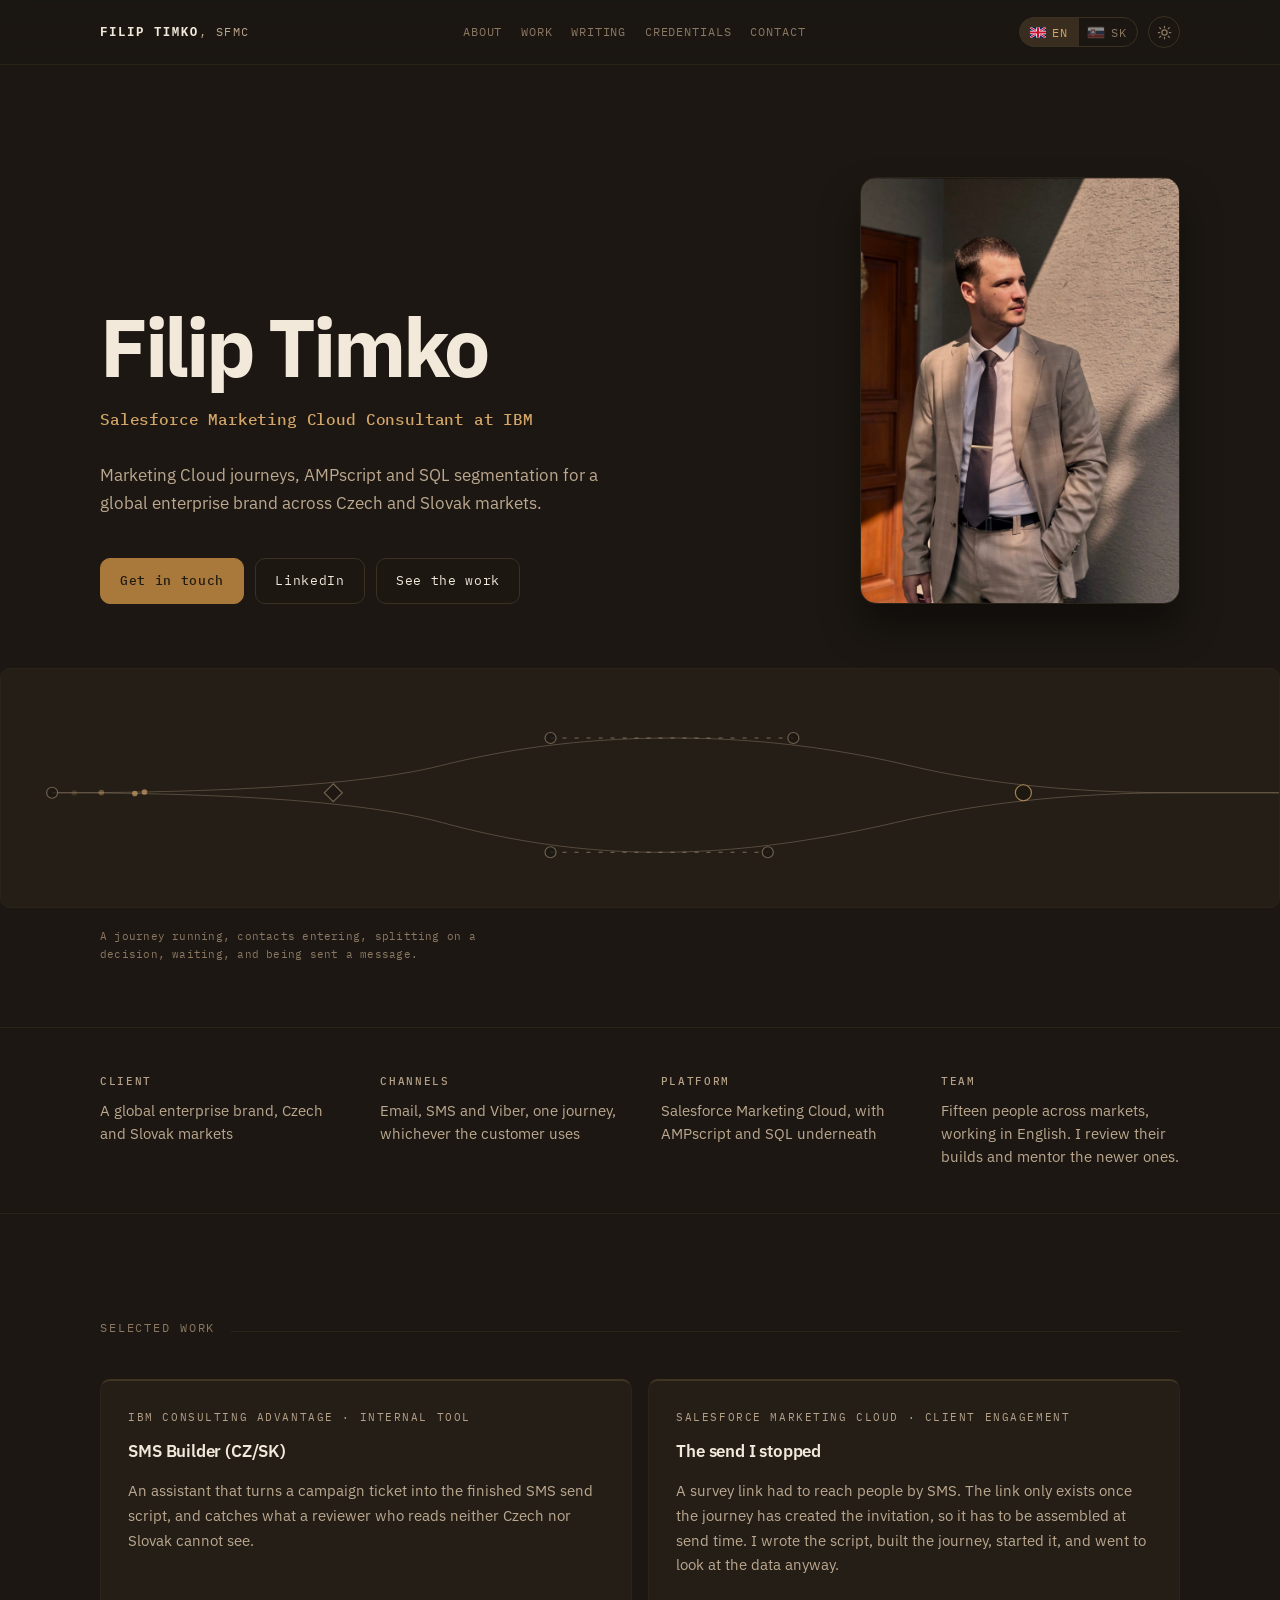
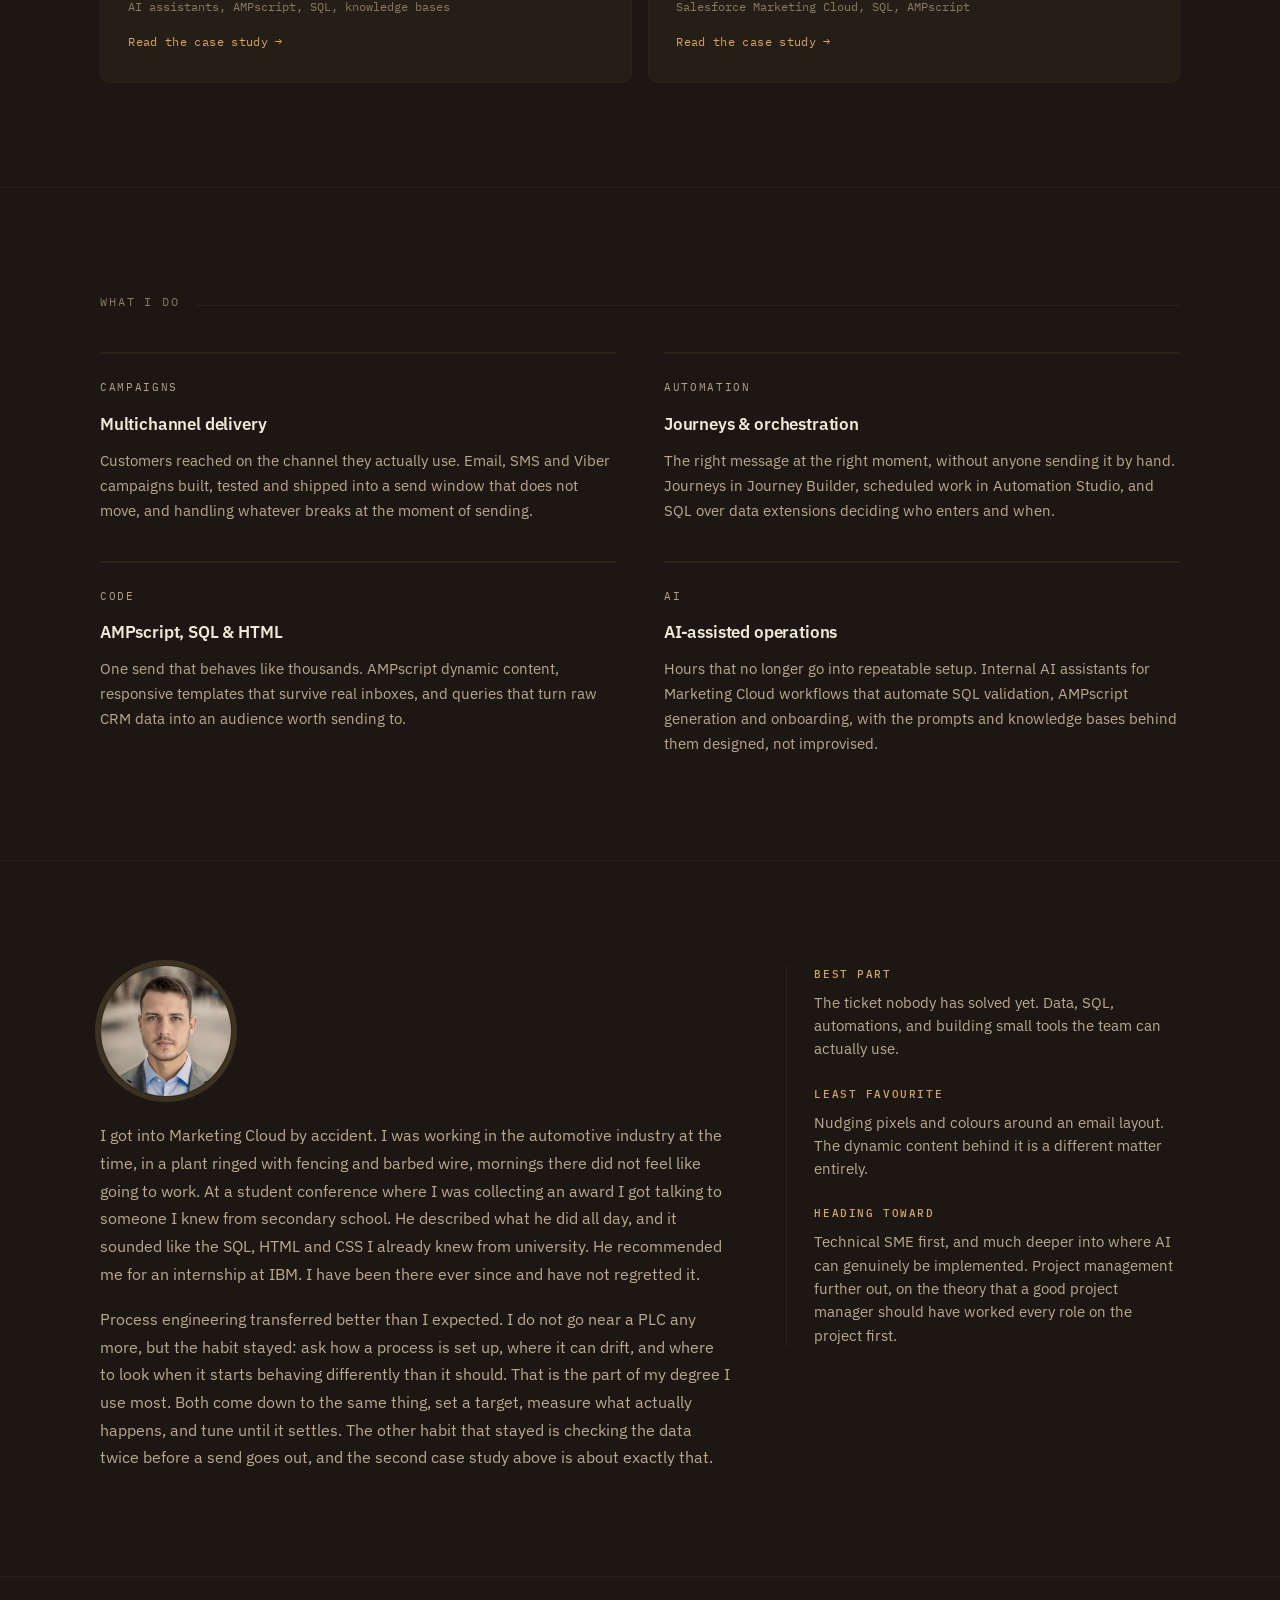
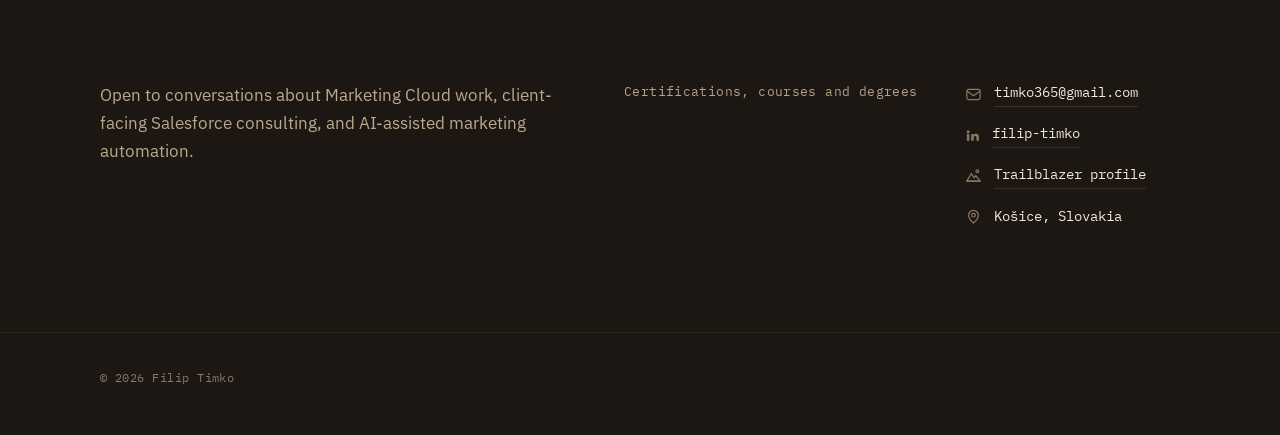
==== commit 813b16aa: "Color pallette change Color pallette change" ====
--- a/index.html
+++ b/index.html
@@ -97,13 +97,18 @@
 
   <div class="hero">
     <div class="wrap hero-inner">
-      <h1>Filip Timko</h1>
-      <p class="role" data-en="Salesforce Marketing Cloud Consultant at IBM" data-sk="Konzultant Salesforce Marketing Cloud v IBM">Salesforce Marketing Cloud Consultant at IBM</p>
-      <p class="lede" data-en="Marketing Cloud journeys, AMPscript and SQL segmentation for a global enterprise brand across Czech and Slovak markets." data-sk="Journeys v Marketing Cloude, AMPscript a SQL segmentácia pre globálnu značku na českom a slovenskom trhu.">Marketing Cloud journeys, AMPscript and SQL segmentation for a global enterprise brand across Czech and Slovak markets.</p>
-      <div class="actions">
-        <a class="btn btn-primary" href="mailto:timko365@gmail.com" data-en="Get in touch" data-sk="Napíšte mi">Get in touch</a>
-        <a class="btn" href="https://www.linkedin.com/in/filip-timko-015a31212/" target="_blank" rel="noopener">LinkedIn</a>
-        <a class="btn" href="#work" data-en="See the work" data-sk="Pozrieť prácu">See the work</a>
+      <div class="hero-text">
+        <h1>Filip Timko</h1>
+        <p class="role" data-en="Salesforce Marketing Cloud Consultant at IBM" data-sk="Konzultant Salesforce Marketing Cloud v IBM">Salesforce Marketing Cloud Consultant at IBM</p>
+        <p class="lede" data-en="Marketing Cloud journeys, AMPscript and SQL segmentation for a global enterprise brand across Czech and Slovak markets." data-sk="Journeys v Marketing Cloude, AMPscript a SQL segmentácia pre globálnu značku na českom a slovenskom trhu.">Marketing Cloud journeys, AMPscript and SQL segmentation for a global enterprise brand across Czech and Slovak markets.</p>
+        <div class="actions">
+          <a class="btn btn-primary" href="mailto:timko365@gmail.com" data-en="Get in touch" data-sk="Napíšte mi">Get in touch</a>
+          <a class="btn" href="https://www.linkedin.com/in/filip-timko-015a31212/" target="_blank" rel="noopener">LinkedIn</a>
+          <a class="btn" href="#work" data-en="See the work" data-sk="Pozrieť prácu">See the work</a>
+        </div>
+      </div>
+      <div class="hero-portrait">
+        <img src="assets/img/filip_better_portrait_opt.jpg" alt="Filip Timko" width="750" height="1000" fetchpriority="high">
       </div>
     </div>
     <div class="journey-band">
--- a/assets/css/style.css
+++ b/assets/css/style.css
@@ -1,25 +1,25 @@
 /* Dark is the default identity of this page. The toggle opts into light.
-   One accent hue runs through both themes — a controlled signal blue,
-   not the inert off-white this page used to call "amber". */
+   One accent hue runs through both themes — a warm caramel tan pulled
+   from the portrait's suit and stucco, on a cream/espresso ground. */
   :root{
-    --ground:#15171B;
-    --surface:#1B1E23;
-    --raised:#23272E;
-    --line:#2C313A;
-    --line-soft:#1F232A;
-    --ink:#F3F5F8;
-    --ink-dim:#A9B1BD;
-    --ink-faint:#6B7280;
-
-    --accent:#729BFB;
-    --accent-strong:#2F5FD6;
-    --accent-hi:#5580E8;
-    --accent-soft:rgba(114,155,251,.14);
-    --accent-2:#8D9BB8;
-    --on-accent:#F5F8FF;
-
-    --topbar-bg:rgba(21,23,27,.82);
-    --ring:rgba(114,155,251,.16);
+    --ground:#1C1712;
+    --surface:#241E17;
+    --raised:#2E271D;
+    --line:#3B3122;
+    --line-soft:#2A2318;
+    --ink:#F2E9DA;
+    --ink-dim:#BBA88F;
+    --ink-faint:#8A7862;
+
+    --accent:#D3A567;
+    --accent-strong:#A9793C;
+    --accent-hi:#E2BC85;
+    --accent-soft:rgba(211,165,103,.16);
+    --accent-2:#B5A188;
+    --on-accent:#211A11;
+
+    --topbar-bg:rgba(28,23,18,.82);
+    --ring:rgba(211,165,103,.18);
     --shadow:rgba(0,0,0,.45);
     --trace-opacity:.5;
 
@@ -29,28 +29,29 @@
 
     --r-sm:6px;
     --r-md:10px;
+    --r-lg:16px;
   }
 
   :root[data-ft-theme="light"]{
-    --ground:#F7F8FA;
-    --surface:#EDF0F4;
-    --raised:#E3E7ED;
-    --line:#D3D9E1;
-    --line-soft:#E5E9EE;
-    --ink:#15171B;
-    --ink-dim:#4B5563;
-    --ink-faint:#6B7280;
-
-    --accent:#2653C7;
-    --accent-strong:#2653C7;
-    --accent-hi:#1C3F9E;
-    --accent-soft:rgba(38,83,199,.09);
-    --accent-2:#586886;
-    --on-accent:#FBFCFE;
-
-    --topbar-bg:rgba(247,248,250,.86);
-    --ring:rgba(38,83,199,.14);
-    --shadow:rgba(21,23,27,.12);
+    --ground:#F8F2E7;
+    --surface:#F0E7D6;
+    --raised:#E7D9C1;
+    --line:#DBC7A4;
+    --line-soft:#EEE2CB;
+    --ink:#251D14;
+    --ink-dim:#6B5A45;
+    --ink-faint:#8A7862;
+
+    --accent:#8A5A26;
+    --accent-strong:#6E4419;
+    --accent-hi:#79501F;
+    --accent-soft:rgba(138,90,38,.10);
+    --accent-2:#7A6A52;
+    --on-accent:#FBF4E7;
+
+    --topbar-bg:rgba(248,242,231,.86);
+    --ring:rgba(138,90,38,.15);
+    --shadow:rgba(37,29,20,.12);
     --trace-opacity:.4;
   }
 
@@ -166,6 +167,24 @@
   .hero-inner{
     position:relative;z-index:2;
     padding:clamp(4rem,10vw,7rem) 0 0;
+    display:grid;grid-template-columns:1.2fr .8fr;
+    align-items:end;gap:clamp(1.5rem,4vw,3rem);
+  }
+
+  .hero-portrait{
+    position:relative;justify-self:end;align-self:end;
+    width:100%;max-width:320px;
+  }
+  .hero-portrait::before{
+    content:"";position:absolute;inset:-10% -14% -6%;z-index:0;
+    background:radial-gradient(closest-side, var(--accent-soft), transparent 74%);
+    filter:blur(10px);
+  }
+  .hero-portrait img{
+    position:relative;z-index:1;
+    display:block;width:100%;height:auto;aspect-ratio:3 / 4;object-fit:cover;object-position:50% 18%;
+    border-radius:var(--r-lg);border:1px solid var(--line-soft);
+    box-shadow:0 24px 40px var(--shadow);
   }
   .eyebrow{
     font-family:var(--mono);font-size:.75rem;letter-spacing:.16em;
@@ -175,7 +194,7 @@
   .eyebrow::before{content:"";width:26px;height:1px;background:var(--accent);display:inline-block}
 
   h1{
-    font-size:clamp(3rem,9.5vw,6.2rem);
+    font-size:clamp(2.75rem,7vw,5.1rem);
     line-height:.98;letter-spacing:-.04em;font-weight:700;
     margin:0;text-wrap:balance;
   }
@@ -581,9 +600,8 @@
   }
 
   @media (max-width:820px){
-    .hero-inner{grid-template-columns:1fr;gap:2rem}
-    .portrait{justify-self:start;order:-1}
-    .portrait img{width:108px;height:108px}
+    .hero-inner{grid-template-columns:1fr;gap:0}
+    .hero-portrait{justify-self:center;max-width:220px;margin-top:2rem}
   }
 
   @media (max-width:760px){
